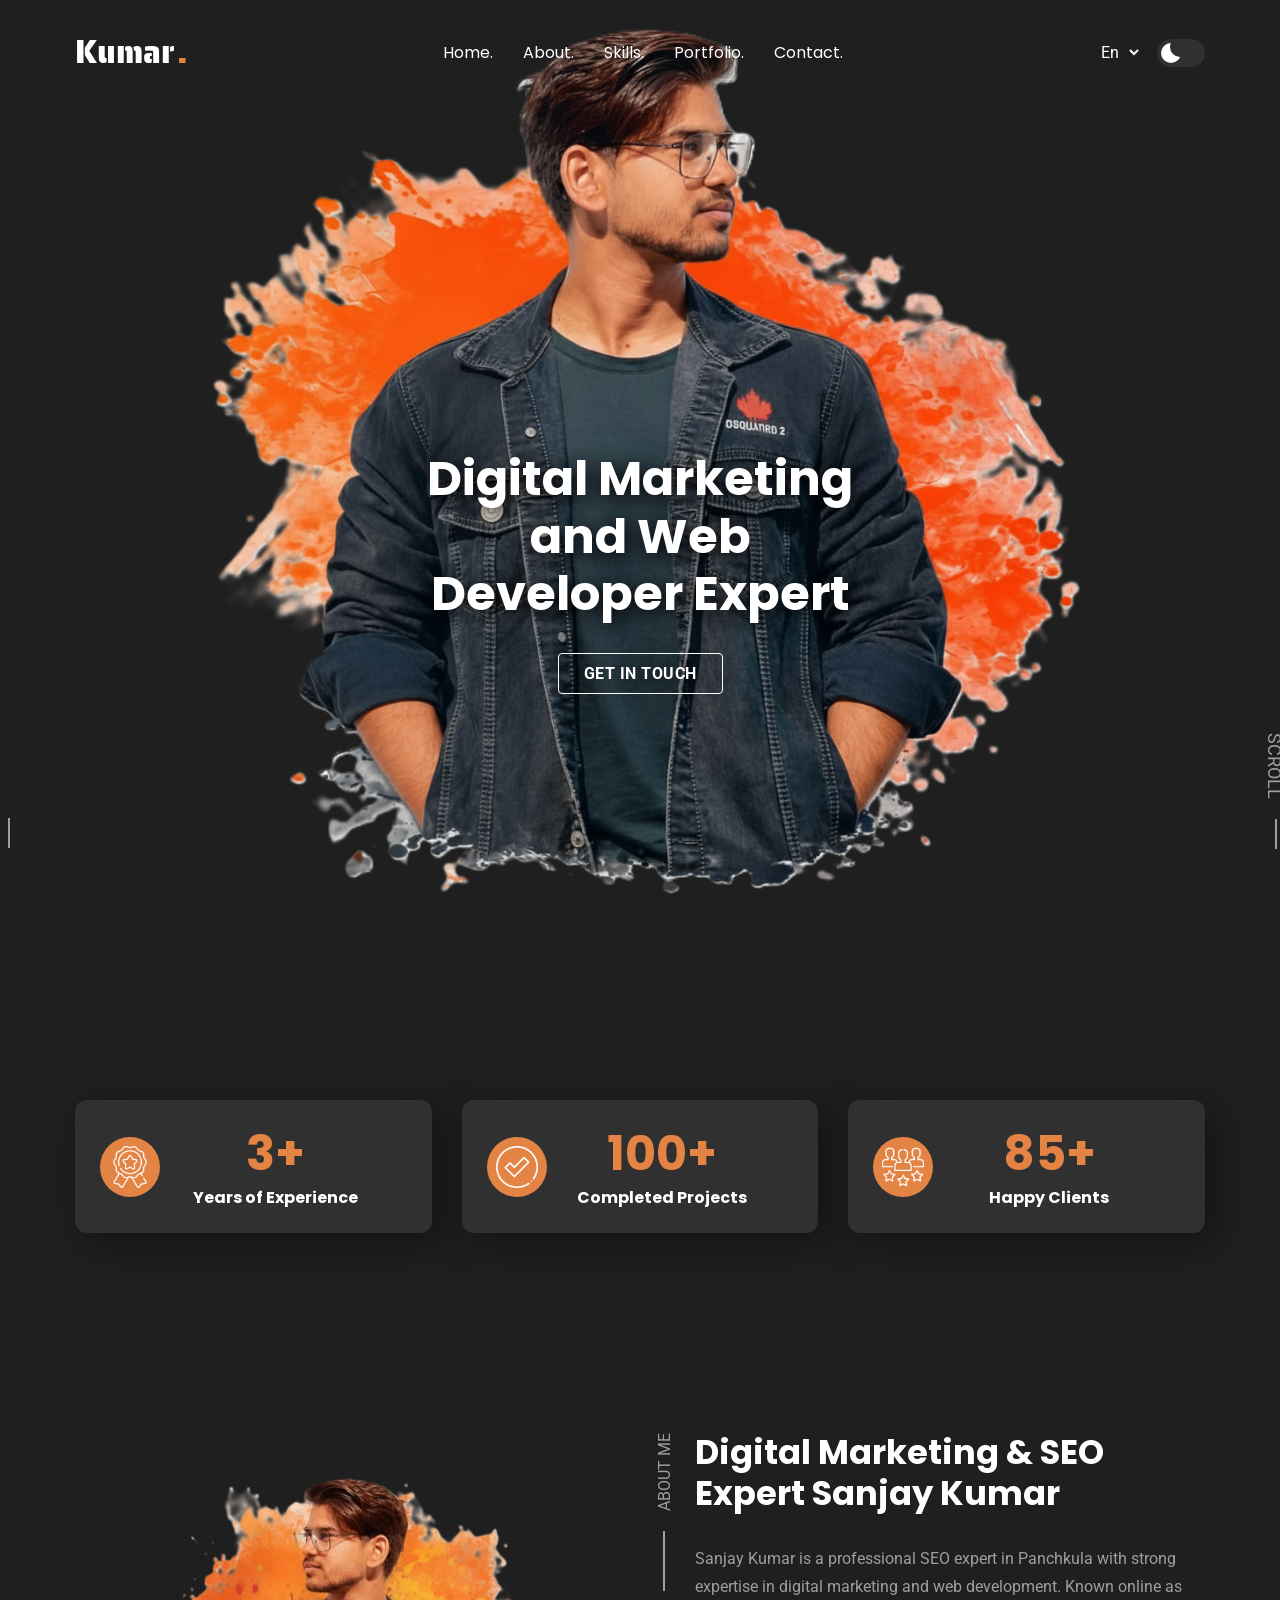
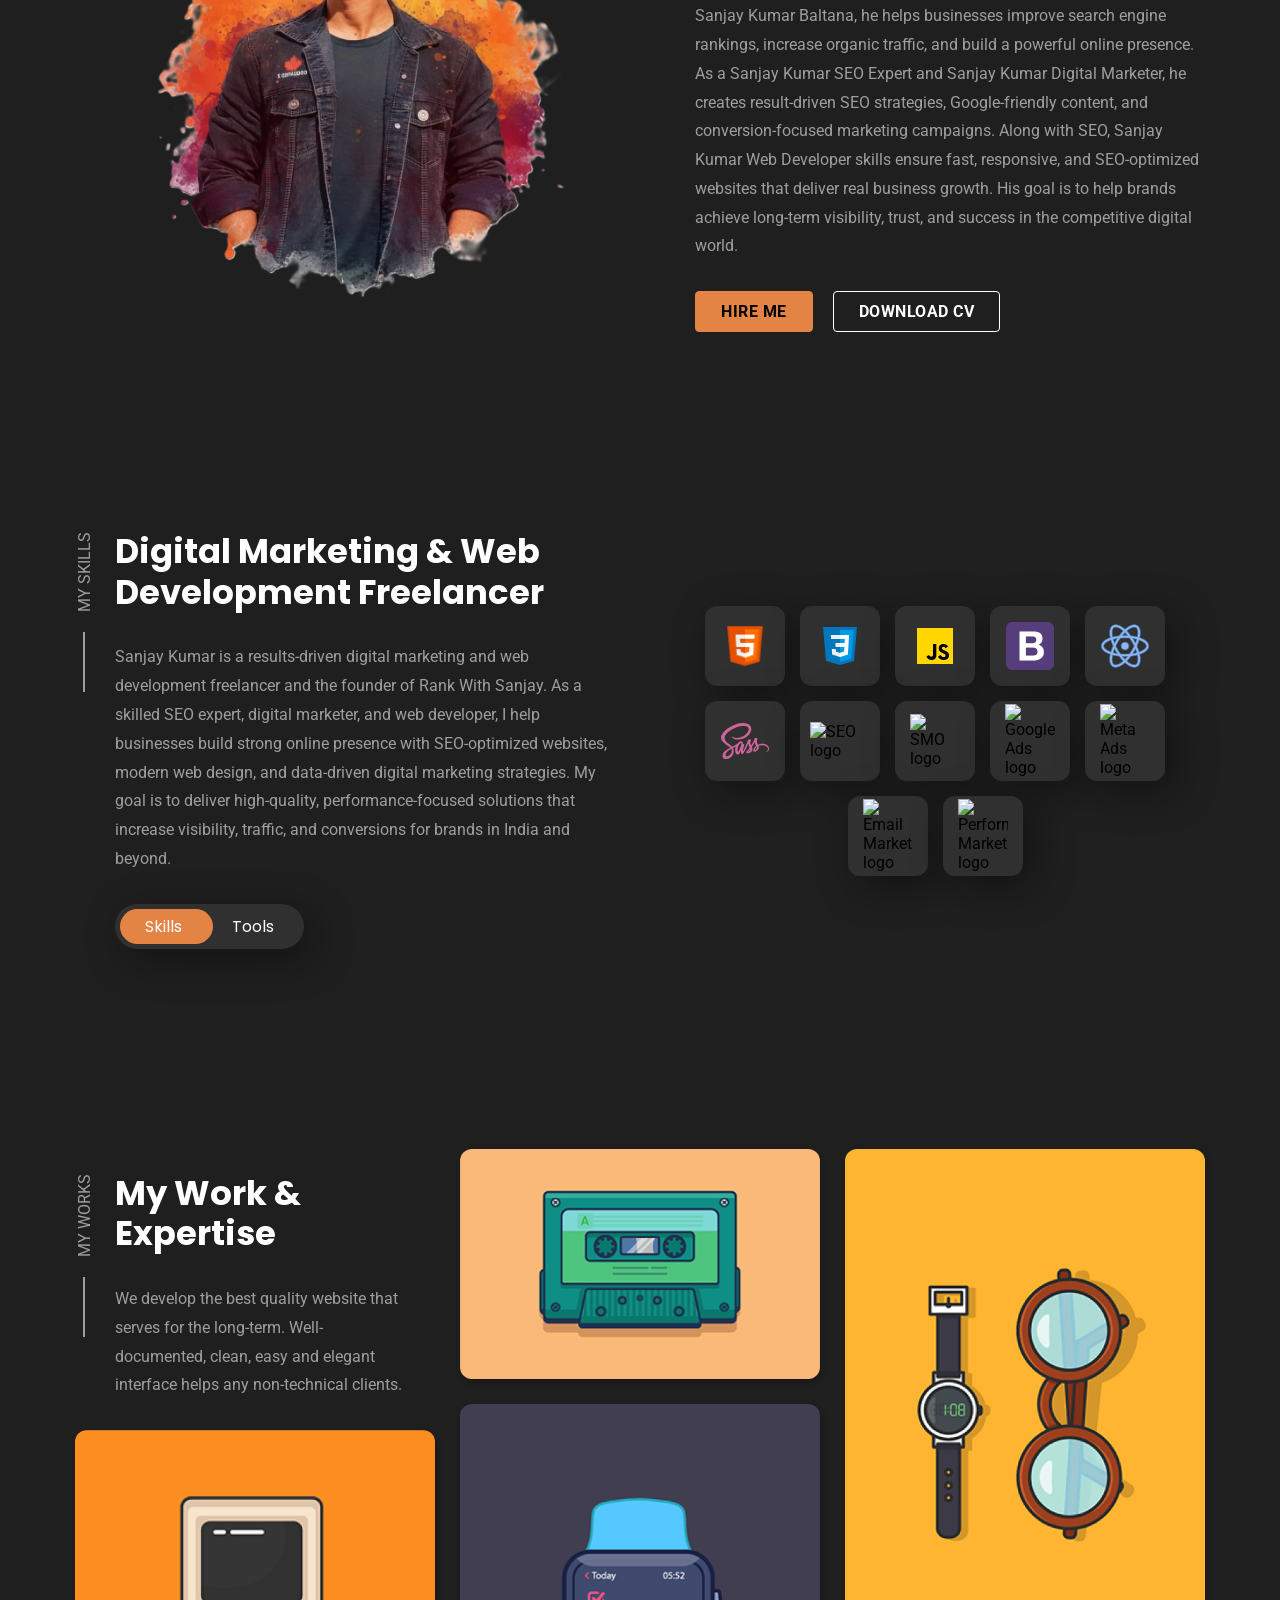
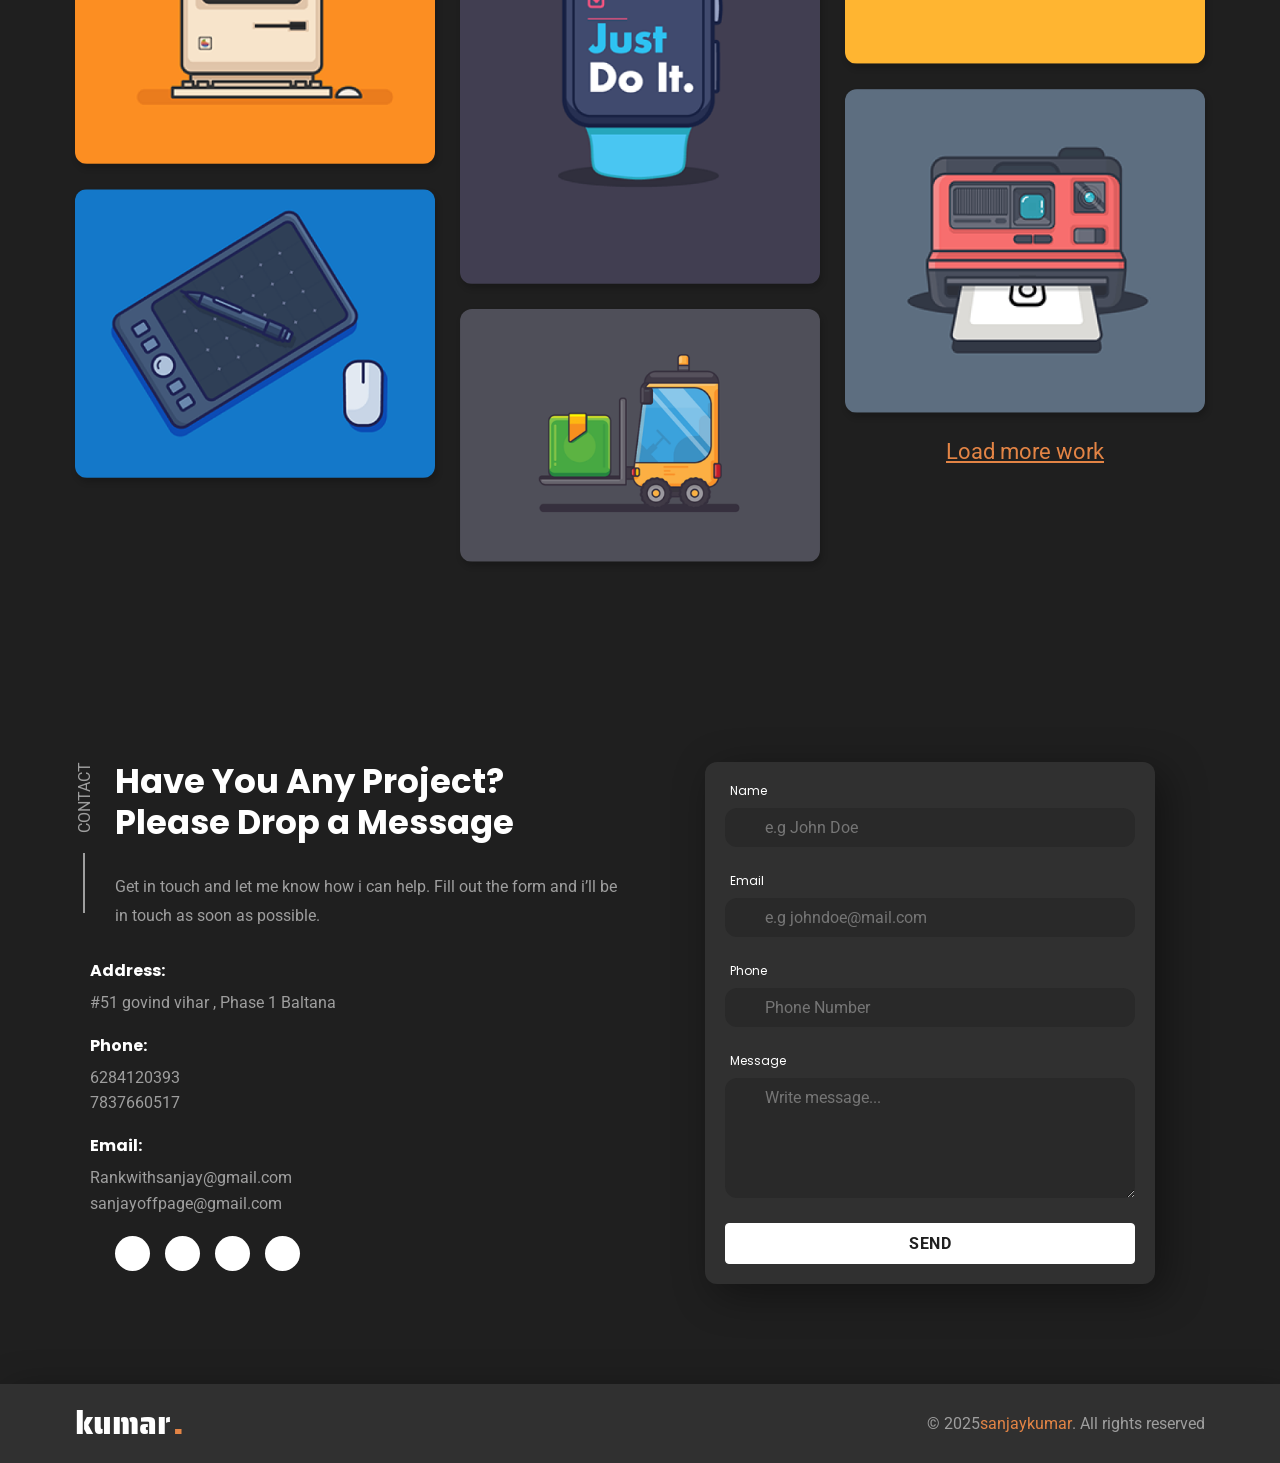
==== index.html @ 2f7f1273 "a" ====
<!DOCTYPE html>
<html lang="en">

<head>
  <meta charset="UTF-8">
  <meta http-equiv="X-UA-Compatible" content="IE=edge">
  <meta name="viewport" content="width=device-width, initial-scale=1.0">
  <meta name="google-site-verification" content="yd_H5-qiQiq8Ku3bb7cVUNU7B-xSTri8ZIuobGJERR0" />
  <title>Digital Marketing and SEO Freelancer - Sanjay kumar</title>
  <meta name="description" content="sanjay kumar – Professional SEO and Digital Marketing Expert in Panchkula. Boost your search rankings, increase organic traffic & grow your online business.">
<meta name="keywords" content="SEO Expert Panchkula, Digital Marketing Expert Panchkula, Sanjay Kumar SEO, Sanjay Kumar Digital Marketer, SEO Services India, Web Development Services, Online Marketing Solutions, Search Engine Optimization, Website Design Panchkula, SEO Consultant India,sanjay kumar baltana , sanjay kumar digital marketing expert , sanjay kumar seo expert , sanjay kumar web developer">


  <!-- 
    - favicon
  -->
  <link rel="shortcut icon" href="hero-image.png" type="image/svg+xml">

  <!-- 
    - custom css link
  -->
  <link rel="stylesheet" href="./assets/css/style.css">

  <!-- 
    - google font link
  -->
  <link rel="preconnect" href="https://fonts.googleapis.com">
  <link rel="preconnect" href="https://fonts.gstatic.com" crossorigin>
  <link
    href="https://fonts.googleapis.com/css2?family=Poppins:wght@700&family=Roboto:wght@400;700&family=Saira+Stencil+One&display=swap"
    rel="stylesheet">



<!-- Open Graph Meta Tags -->
<meta property="og:title" content="Digital Marketing & SEO Freelancer - Sanjay Kumar" />
<meta property="og:description" content="Sanjay Kumar is a professional SEO and digital marketing expert in Panchkula helping businesses boost rankings, organic traffic, and online growth." />
<meta property="og:image" content="https://rankwithsanjay.info/hero-image.png" />
<meta property="og:url" content="https://rankwithsanjay.info/" />
<meta property="og:type" content="website" />
<meta property="og:site_name" content="Rank With Sanjay" />
<meta property="og:image:alt" content="Sanjay Kumar - SEO & Digital Marketing Freelancer" />


<!-- Twitter Card Meta Tags -->
<meta name="twitter:card" content="summary_large_image" />
<meta name="twitter:title" content="Digital Marketing & SEO Freelancer - Sanjay Kumar" />
<meta name="twitter:description" content="Professional SEO and digital marketing expert in Panchkula delivering higher rankings, traffic, and business growth." />
<meta name="twitter:image" content="https://rankwithsanjay.info/hero-image.png" />


<script type="application/ld+json">
{
  "@context": "https://schema.org",
  "@type": "Person",
  "name": "Sanjay Kumar",
  "alternateName": "Rank With Sanjay",
  "url": "https://rankwithsanjay.info/",
  "image": "https://rankwithsanjay.info/hero-image.png",
  "jobTitle": "SEO & Digital Marketing Freelancer",
  "description": "Sanjay Kumar is a professional SEO and digital marketing expert in Panchkula helping businesses improve rankings, organic traffic, and online visibility.",
  "worksFor": {
    "@type": "Organization",
    "name": "Rank With Sanjay",
    "url": "https://rankwithsanjay.info/"
  },
  "address": {
    "@type": "PostalAddress",
    "addressLocality": "Panchkula",
    "addressCountry": "IN"
  },
  "sameAs": [
    "https://www.linkedin.com/",
    "https://www.facebook.com/",
    "https://www.instagram.com/"
  ]
}
</script>



<script type="application/ld+json">
{
  "@context": "https://schema.org",
  "@type": "WebSite",
  "name": "Rank With Sanjay",
  "url": "https://rankwithsanjay.info/",
  "potentialAction": {
    "@type": "SearchAction",
    "target": "https://rankwithsanjay.info/?s={search_term_string}",
    "query-input": "required name=search_term_string"
  }
}
</script>









</head>

<body id="top" class="dark_theme">

  <!-- 
    - #HEADER
  -->

  <header class="header" data-header>
    <div class="container">

      <h1 class="h1 logo">
        <a href="#">Kumar<span>.</span></a>
      </h1>

      <div class="navbar-actions">

        <select name="language" id="lang">
          <option value="en">En</option>
          <option value="ar">Ar</option>
        </select>

        <button class="theme-btn" aria-label="Change Theme" title="Change Theme" data-theme-btn>
          <span class="icon"></span>
        </button>

      </div>

      <button class="nav-toggle-btn" aria-label="Toggle Menu" title="Toggle Menu" data-nav-toggle-btn>
        <span class="one"></span>
        <span class="two"></span>
        <span class="three"></span>
      </button>

      <nav class="navbar" data-navbar>
        <ul class="navbar-list">

          <li>
            <a href="#home" class="navbar-link">Home.</a>
          </li>

          <li>
            <a href="#about" class="navbar-link">About.</a>
          </li>

          <li>
            <a href="#skills" class="navbar-link">Skills.</a>
          </li>

          <li>
            <a href="#portfolio" class="navbar-link">Portfolio.</a>
          </li>

          <li>
            <a href="#contact" class="navbar-link">Contact.</a>
          </li>

        </ul>
      </nav>

    </div>
  </header>





  <main>
    <article class="container">

      <!-- 
        - #HERO
      -->

      <section class="hero" id="home">

        <figure class="hero-banner">

          <picture>
            <source srcset="hero-image.png" media="(min-width: 768px)">
            <source srcset="hero-image.png" media="(min-width: 500px)">
            <img src="hero-image.png" alt="A man in a blue shirt with a happy expression"
              class="w-100">
          </picture>

        </figure>

        <div class="hero-content">

          <h2 class="h2 hero-title">Digital Marketing and Web Developer Expert</h2>

          <a href="#contact" class="btn btn-primary">Get in touch</a>

        </div>

        <ul class="hero-social-list">

          <li>
            <a href="#" class="hero-social-link">
              <ion-icon name="logo-facebook"></ion-icon>

              <div class="tooltip">Facebook</div>
            </a>
          </li>

          <li>
            <a href="#" class="hero-social-link">
              <ion-icon name="logo-twitter"></ion-icon>

              <div class="tooltip">Twitter</div>
            </a>
          </li>

          <li>
            <a href="#" class="hero-social-link">
              <ion-icon name="logo-linkedin"></ion-icon>

              <div class="tooltip">Linkedin</div>
            </a>
          </li>

        </ul>

        <a href="#stats" class="scroll-down">Scroll</a>

      </section>





      <!-- 
        - #STATS
      -->

      <section class="stats" id="stats">
        <ul class="stats-list">

          <li>
            <a href="#" class="stats-card">

              <div class="card-icon">
                <img src="./assets/images/stats-card_icon-1.png" alt="Badge icon">
              </div>

              <h2 class="h2 card-title">
                3+ <strong>Years of Experience</strong>
              </h2>

              <ion-icon name="chevron-forward-outline"></ion-icon>

            </a>
          </li>

          <li>
            <a href="#" class="stats-card">

              <div class="card-icon">
                <img src="./assets/images/stats-card_icon-2.png" alt="Checkmark icon">
              </div>

              <h2 class="h2 card-title">
                100+ <strong>Completed Projects</strong>
              </h2>

              <ion-icon name="chevron-forward-outline"></ion-icon>

            </a>
          </li>

          <li>
            <a href="#" class="stats-card">

              <div class="card-icon">
                <img src="./assets/images/stats-card_icon-3.png" alt="Peoples rating icon">
              </div>

              <h2 class="h2 card-title">
                85+ <strong>Happy Clients</strong>
              </h2>

              <ion-icon name="chevron-forward-outline"></ion-icon>

            </a>
          </li>

        </ul>
      </section>





      <!-- 
        - #ABOUT
      -->

      <section class="about" id="about">

        <figure class="about-banner">
          <img src="hero3.png" alt="A man in a alice blue shirt with a thinking expression"
            class="w-100">
        </figure>

        <div class="about-content section-content">

          <p class="section-subtitle">About me</p>

          <h2 class="h3 section-title">Digital Marketing & SEO Expert Sanjay Kumar</h2>

          <p class="section-text">
           Sanjay Kumar is a professional SEO expert in Panchkula with strong expertise in digital marketing and web development. Known online as Sanjay Kumar Baltana, he helps businesses improve search engine rankings, increase organic traffic, and build a powerful online presence. As a Sanjay Kumar SEO Expert and Sanjay Kumar Digital Marketer, he creates result-driven SEO strategies, Google-friendly content, and conversion-focused marketing campaigns. Along with SEO, Sanjay Kumar Web Developer skills ensure fast, responsive, and SEO-optimized websites that deliver real business growth. His goal is to help brands achieve long-term visibility, trust, and success in the competitive digital world.
          </p>

          <div class="btn-group">
            <button class="btn btn-secondary">Hire me</button>

            <button class="btn btn-primary">Download cv</button>
          </div>

        </div>

      </section>





      <!-- 
        - #SKILLS
      -->

      <section class="skills" id="skills">

        <div class="skills-content section-content">

          <p class="section-subtitle">My skills</p>

          <h2 class="h3 section-title">Digital Marketing & Web Development Freelancer</h2>

          <p class="section-text">
           Sanjay Kumar is a results-driven digital marketing and web development freelancer and the founder of Rank With Sanjay. As a skilled SEO expert, digital marketer, and web developer, I help businesses build strong online presence with SEO-optimized websites, modern web design, and data-driven digital marketing strategies. My goal is to deliver high-quality, performance-focused solutions that increase visibility, traffic, and conversions for brands in India and beyond.
          </p>

          <div class="skills-toggle" data-toggle-box>
            <button class="toggle-btn active" data-toggle-btn>Skills</button>

            <button class="toggle-btn" data-toggle-btn>Tools</button>
          </div>

        </div>

        <div class="skills-box" data-skills-box>

          <ul class="skills-list">

            <li>
              <div class="skill-card">
                <div class="tooltip">HTML5</div>

                <div class="card-icon">
                  <img src="./assets/images/html5.png" alt="HTML5 logo" width="50px">
                </div>
              </div>
            </li>

            <li>
              <div class="skill-card">
                <div class="tooltip">CSS3</div>

                <div class="card-icon">
                  <img src="./assets/images/css3.png" alt="CSS3 logo">
                </div>
              </div>
            </li>

            <li>
              <div class="skill-card">
                <div class="tooltip">JavaScript</div>

                <div class="card-icon">
                  <img src="./assets/images/javascript.png" alt="JavaScript logo">
                </div>
              </div>
            </li>

 <li>
              <div class="skill-card">
                <div class="tooltip">Bootstrap</div>

                <div class="card-icon">
                  <img src="./assets/images/bootstrap.png" alt="Bootstrap logo">
                </div>
              </div>
            </li>

 <li>
              <div class="skill-card">
                <div class="tooltip">React</div>

                <div class="card-icon">
                  <img src="./assets/images/react.png" alt="React logo">
                </div>
              </div>
            </li>

 <li>
              <div class="skill-card">
                <div class="tooltip">SASS</div>

                <div class="card-icon">
                  <img src="./assets/images/sass.png" alt="SASS logo">
                </div>
              </div>
            </li>


            <li>
              <div class="skill-card">
                <div class="tooltip">SEO</div>

                <div class="card-icon">
                  <img src="https://cdn-icons-png.flaticon.com/128/10701/10701004.png" alt="SEO logo" width="60px">
                </div>
              </div>
            </li>
            <li>
              <div class="skill-card">
                <div class="tooltip">SMO</div>

                <div class="card-icon">
                  <img src="https://cdn-icons-png.flaticon.com/128/18274/18274950.png" alt="SMO logo"   width="50px">
                </div>
              </div>
            </li>

           

            <li>
              <div class="skill-card">
                <div class="tooltip">Google Ads</div>

                <div class="card-icon">
                  <img src="https://cdn-icons-png.flaticon.com/128/2875/2875421.png" alt="Google Ads logo"  width="50px">
                </div>
              </div>
            </li>

           
            <li>
              <div class="skill-card">
                <div class="tooltip">Meta Ads</div>

                <div class="card-icon">
                  <img src="https://cdn-icons-png.flaticon.com/128/17540/17540826.png" alt="Meta Ads logo"  width="50px">
                </div>
              </div>
            </li>

            <li>
              <div class="skill-card">
                <div class="tooltip">Email Marketing  </div>

                <div class="card-icon">
                  <img src="https://cdn-icons-png.flaticon.com/128/1055/1055669.png" alt="Email Marketing logo" width="50px">
                </div>
              </div>
            </li>

            <li>
              <div class="skill-card">
                <div class="tooltip">Performence Marketing</div>

                <div class="card-icon">
                  <img src="https://cdn-icons-png.flaticon.com/128/939/939354.png" alt="Performence Marketing logo" width="50px">
                </div>
              </div>
            </li>

           

          </ul>

          <ul class="tools-list">

            <li>
              <div class="skill-card">
                <div class="tooltip">Google Analytics</div>

                <div class="card-icon">
                  <img src="https://cdn-icons-png.flaticon.com/128/732/732204.png" alt="Google Analytics logo" width="50px">
                </div>
              </div>
            </li>

            <li>
              <div class="skill-card">
                <div class="tooltip">GSC</div>

                <div class="card-icon">
                  <img src="https://cdn-icons-png.flaticon.com/128/10097/10097711.png" alt="GSC logo" width="50px">
                </div>
              </div>
            </li>

            <li>
              <div class="skill-card">
                <div class="tooltip">Canva</div>

                <div class="card-icon">
                  <img src="https://cdn-icons-png.flaticon.com/128/16758/16758081.png" alt="Canva logo" width="50px">
                </div>
              </div>
            </li>

            <li>
              <div class="skill-card">
                <div class="tooltip">Git</div>

                <div class="card-icon">
                  <img src="./assets/images/git.png" alt="Git logo">
                </div>
              </div>
            </li>

            <li>
              <div class="skill-card">
                <div class="tooltip">WordPress</div>

                <div class="card-icon">
                  <img src="https://cdn-icons-png.flaticon.com/128/174/174881.png" alt="WordPress logo" width="50px">
                </div>
              </div>
            </li>

            <li>
              <div class="skill-card">
                <div class="tooltip">Command Line</div>

                <div class="card-icon">
                  <img src="./assets/images/command.png" alt="Command Line logo">
                </div>
              </div>
            </li>

            <li>
              <div class="skill-card">
                <div class="tooltip">VS Code</div>

                <div class="card-icon">
                  <img src="./assets/images/vs-code.png" alt="VS Code logo">
                </div>
              </div>
            </li>

            <li>
              <div class="skill-card">
                <div class="tooltip">Mailchimp</div>

                <div class="card-icon">
                  <img src="https://cdn-icons-png.flaticon.com/128/5968/5968879.png" alt="Mailchimp logo" width="50px">
                </div>
              </div>
            </li>

            <li>
              <div class="skill-card">
                <div class="tooltip">SEMrush</div>

                <div class="card-icon">
                  <img src="https://cdn-icons-png.flaticon.com/128/12446/12446878.png" alt="semrush logo" width="50px">
                </div>
              </div>
            </li>

            <li>
              <div class="skill-card">
                <div class="tooltip">Ubersuggest</div>

                <div class="card-icon">
                  <img src="https://cdn-icons-png.flaticon.com/128/273/273564.png" alt="Ubersuggest logo" width="50px">
                </div>
              </div>
            </li>

            <li>
              <div class="skill-card">
                <div class="tooltip">Photoshop</div>

                <div class="card-icon">
                  <img src="./assets/images/photoshop.png" alt="Photoshop logo">
                </div>
              </div>
            </li>

            <li>
              <div class="skill-card">
                <div class="tooltip">Adobe XD</div>

                <div class="card-icon">
                  <img src="./assets/images/adobe-xd.png" alt="Adobe XD logo">
                </div>
              </div>
            </li>

          </ul>

        </div>

      </section>





      <!-- 
        - #PROJECTS
      -->

      <section class="project" id="portfolio">

        <ul class="project-list">

          <li>
            <div class="project-content section-content">

              <p class="section-subtitle">My Works</p>

              <h2 class="h3 section-title">My Work & Expertise</h2>

              <p class="section-text">
                We develop the best quality website that serves for the long-term. Well-documented, clean, easy and
                elegant interface
                helps any non-technical clients.
              </p>

            </div>
          </li>

          <li>
            <a href="#" class="project-card">

              <figure class="card-banner">
                <img src="./assets/images/project-1.png" class="w-100" alt="A macintosh on a yellow background.">
              </figure>

              <div class="card-content">
                <h3 class="h4 card-title">Lorem Ipsum Dolor 01</h3>

                <time class="publish-date" datetime="2022-04">April 2022</time>
              </div>

            </a>
          </li>

          <li>
            <a href="#" class="project-card">

              <figure class="card-banner">
                <img src="./assets/images/project-2.png" class="w-100" alt="On a Blue background, a Wacom and a mouse.">
              </figure>

              <div class="card-content">
                <h3 class="h4 card-title">Lorem Ipsum Dolor 02</h3>

                <time class="publish-date" datetime="2022-04">April 2022</time>
              </div>

            </a>
          </li>

          <li>
            <a href="#" class="project-card">

              <figure class="card-banner">
                <img src="./assets/images/project-3.png" class="w-100"
                  alt="A Cassette tape on a mellow apricot background.">
              </figure>

              <div class="card-content">
                <h3 class="h4 card-title">Lorem Ipsum Dolor 03</h3>

                <time class="publish-date" datetime="2022-04">April 2022</time>
              </div>

            </a>
          </li>

          <li>
            <a href="#" class="project-card">

              <figure class="card-banner">
                <img src="./assets/images/project-4.png" class="w-100"
                  alt="Blue digital watch on a dark liver background.">
              </figure>

              <div class="card-content">
                <h3 class="h4 card-title">Lorem Ipsum Dolor 04</h3>

                <time class="publish-date" datetime="2022-04">April 2022</time>
              </div>

            </a>
          </li>

          <li>
            <a href="#" class="project-card">

              <figure class="card-banner">
                <img src="./assets/images/project-5.png" class="w-100"
                  alt="On a dark liver background, Airport luggage car carrying a luggage.">
              </figure>

              <div class="card-content">
                <h3 class="h4 card-title">Lorem Ipsum Dolor 05</h3>

                <time class="publish-date" datetime="2022-04">April 2022</time>
              </div>

            </a>
          </li>

          <li>
            <a href="#" class="project-card">

              <figure class="card-banner">
                <img src="./assets/images/project-6.png" class="w-100"
                  alt="On a yellow background, a digital watch and a glass.">
              </figure>

              <div class="card-content">
                <h3 class="h4 card-title">Lorem Ipsum Dolor 06</h3>

                <time class="publish-date" datetime="2022-04">April 2022</time>
              </div>

            </a>
          </li>

          <li>
            <a href="#" class="project-card">

              <figure class="card-banner">
                <img src="./assets/images/project-7.png" class="w-100"
                  alt="A fujifilm instant camera on a dark electric blue background.">
              </figure>

              <div class="card-content">
                <h3 class="h4 card-title">Lorem Ipsum Dolor 07</h3>

                <time class="publish-date" datetime="2022-04">April 2022</time>
              </div>

            </a>
          </li>

          <li>
            <button class="load-more">Load more work</button>
          </li>

        </ul>

      </section>





      <!-- 
        - #CONTACT
      -->

      <section class="contact" id="contact">

        <div class="contact-content section-content">

          <p class="section-subtitle">Contact</p>

          <h2 class="h3 section-title">Have You Any Project? Please Drop a Message</h2>

          <p class="section-text">
            Get in touch and let me know how i can help. Fill out the form and i’ll be in touch as soon as possible.
          </p>

          <ul class="contact-list">

            <li class="contact-list-item">

              <div class="contact-item-icon">
                <ion-icon name="location-outline"></ion-icon>
              </div>

              <div class="wrapper">
                <h3 class="h4 contact-item-title">Address:</h3>

                <address class="contact-info">
                 #51 govind vihar , Phase 1 Baltana
                </address>
              </div>

            </li>

            <li class="contact-list-item">

              <div class="contact-item-icon">
                <ion-icon name="call-outline"></ion-icon>
              </div>

              <div class="wrapper">
                <h3 class="h4 contact-item-title">Phone:</h3>

                <a href="tel:01234567789" class="contact-info">6284120393</a>

                <a href="tel:09765432200" class="contact-info">7837660517</a>
              </div>

            </li>

            <li class="contact-list-item">

              <div class="contact-item-icon">
                <ion-icon name="mail-outline"></ion-icon>
              </div>

              <div class="wrapper">
                <h3 class="h4 contact-item-title">Email:</h3>

                <a href="Rankwithsanjay@gmail.com" class="contact-info">Rankwithsanjay@gmail.com</a>

                <a href="sanjayoffpage@gmail.com" class="contact-info">sanjayoffpage@gmail.com</a>
              </div>

            </li>

            <li>
              <ul class="contac-social-list">

                <li>
                  <a href="#" class="contact-social-link">
                    <div class="tooltip">Facebook</div>

                    <ion-icon name="logo-facebook"></ion-icon>
                  </a>
                </li>

                <li>
                  <a href="#" class="contact-social-link">
                    <div class="tooltip">Twitter</div>

                    <ion-icon name="logo-twitter"></ion-icon>
                  </a>
                </li>

                <li>
                  <a href="#" class="contact-social-link">
                    <div class="tooltip">Linkedin</div>

                    <ion-icon name="logo-linkedin"></ion-icon>
                  </a>
                </li>

                <li>
                  <a href="#" class="contact-social-link">
                    <div class="tooltip">Youtube</div>

                    <ion-icon name="logo-youtube"></ion-icon>
                  </a>
                </li>

              </ul>
            </li>

          </ul>

        </div>

     <form 
  action="https://formspree.io/f/xgvglzle" 
  method="POST" 
  class="contact-form"
  id="contactForm"
>

  <div class="form-wrapper">
    <label class="form-label">Name</label>
    <div class="input-wrapper">
      <input type="text" name="name" required placeholder="e.g John Doe" class="input-field">
      <ion-icon name="person-circle"></ion-icon>
    </div>
  </div>

  <div class="form-wrapper">
    <label class="form-label">Email</label>
    <div class="input-wrapper">
      <input type="email" name="email" required placeholder="e.g johndoe@mail.com" class="input-field">
      <ion-icon name="mail"></ion-icon>
    </div>
  </div>

  <div class="form-wrapper">
    <label class="form-label">Phone</label>
    <div class="input-wrapper">
      <input type="tel" name="phone" required placeholder="Phone Number" class="input-field">
      <ion-icon name="call"></ion-icon>
    </div>
  </div>

  <div class="form-wrapper">
    <label class="form-label">Message</label>
    <div class="input-wrapper">
      <textarea name="message" required placeholder="Write message..." class="input-field"></textarea>
      <ion-icon name="chatbubbles"></ion-icon>
    </div>
  </div>

  <!-- Anti-spam -->
  <input type="text" name="_gotcha" style="display:none">

  <button type="submit" class="btn btn-primary">Send</button>

  <p class="form-status" id="formStatus"></p>

</form>


      </section>

    </article>
  </main>





  <!-- 
    - #FOOTER
  -->

  <footer class="footer">
    <div class="container">

      <p class="h1 logo">
        <a href="#">
          kumar<span>.</span>
        </a>
      </p>

      <p class="copyright">
        &copy; 2025<a href="#">sanjaykumar</a>. All rights reserved
      </p>

    </div>
  </footer>





  <!-- 
    - #GO TO TOP
  -->

  <a href="#top" class="go-top" data-go-top title="Go to Top">
    <ion-icon name="arrow-up"></ion-icon>
  </a>





  <!-- 
    - custom js link
  -->
  <script src="./assets/js/script.js"></script>

  <!-- 
    - ionicon link
  -->
  <script type="module" src="https://unpkg.com/ionicons@5.5.2/dist/ionicons/ionicons.esm.js"></script>
  <script nomodule src="https://unpkg.com/ionicons@5.5.2/dist/ionicons/ionicons.js"></script>

</body>

</html>
---- assets/css/style.css ----
/*-----------------------------------*\
 * style.css
\*-----------------------------------*/

/**
 * copyright 2022 codewithsadee
 */





/*-----------------------------------*\
 * #CUSTOM PROPERTY
\*-----------------------------------*/

:root {

  /**
   * colors
   */

  --raw-seinna: hsl(24, 74%, 58%);
  --sizzling-sunrise: hsl(51, 95%, 54%);
  --scarlet: hsl(13, 96%, 47%);
  --black: hsl(0, 0%, 0%);
  --white: hsl(0, 0%, 100%);

  /**
   * typography
   */

  --ff-saira-stencil-one: "Saira Stencil One", sans-serif; 
  --ff-poppins: 'Poppins', sans-serif;
  --ff-roboto: 'Roboto', sans-serif;

  --fs-1: 2rem;
  --fs-2: calc(1.813rem + 1vw);
  --fs-3: calc(1.313rem + 1vw);
  --fs-4: 1.4rem;
  --fs-5: 1rem;
  --fs-6: 0.813rem;
  --fs-7: 0.75rem;

  --fw-400: 400;
  --fw-700: 700;

  /**
   * transition
   */

  --transition-1: 0.25s ease-in-out;

  /**
   * spacing
   */

  --section-padding: 80px;

  /**
   * radius
   */

  --radius-4: 4px;
  --radius-12: 12px;

}





/*-----------------------------------*\
 * #THEME COLORS
\*-----------------------------------*/

body.dark_theme {

  --bg-primary: hsl(0, 0%, 12%);
  --bg-secondary: hsl(0, 0%, 19%);
  --color-primary: hsl(0, 0%, 100%);
  --color-secondary: hsl(0, 0%, 62%);
  --card-shadow: hsla(0, 0%, 0%, 0.4);
  --input-bg: hsl(0, 0%, 16%);

  --shadow-1: 10px 10px 40px var(--card-shadow);

}

body.light_theme {

  --bg-primary: hsl(0, 0%, 90%);
  --bg-secondary: hsl(0, 0%, 100%);
  --color-primary: hsl(0, 0%, 12%);
  --color-secondary: hsl(0, 0%, 37%);
  --card-shadow: hsla(0, 0%, 0%, 0.1);
  --input-bg: hsl(0, 0%, 93%);

  --shadow-1: 10px 10px 40px var(--card-shadow);

}





/*-----------------------------------*\
 * #RESET
\*-----------------------------------*/

*, *::before, *::after {
  margin: 0;
  padding: 0;
  box-sizing: border-box;
}

li { list-style: none; }

a { text-decoration: none; }

a,
img,
time,
span,
input,
label,
select,
button,
textarea,
ion-icon { display: block; }

input,
button,
select,
textarea {
  background: none;
  border: none;
  font: inherit;
}

button,
select { cursor: pointer; }

input,
textarea { width: 100%; }

ion-icon { pointer-events: none; }

:is(a, button, select) {
  outline-color: var(--scarlet);
  outline-offset: 3px;
}

::selection {
  background: var(--color-primary);
  color: var(--bg-primary);
}

html {
  font-family: var(--ff-roboto);
  scroll-behavior: smooth;
}

body {
  background: var(--bg-primary);
  transition: var(--transition-1);
}

body.active { overflow: hidden; }





/*-----------------------------------*\
 * #REUSED STYLE
\*-----------------------------------*/

.container { padding-inline: 10px; }

.h1 {
  font-size: var(--fs-1);
  line-height: 1.2;
  font-weight: 400;
}

.h2,
.h3,
.h4 {
  color: var(--color-primary);
  font-family: var(--ff-poppins);
  line-height: 1.2;
}

.h2 { font-size: var(--fs-2); }

.h3 { font-size: var(--fs-3); }

.h4 { font-size: var(--fs-5); }

.w-100 { width: 100%; }

.btn {
  max-width: max-content;
  color: var(--color-primary);
  font-weight: var(--fw-700);
  text-transform: uppercase;
  letter-spacing: 0.5px;
  padding: 10px 25px;
  border: 1px solid transparent;
  border-radius: var(--radius-4);
  transition: var(--transition-1);
}

.btn-primary { border-color: var(--color-primary); }

.btn-primary:is(:hover, :focus) {
  background: var(--color-primary);
  color: var(--bg-primary);
}

.btn-secondary {
  background: var(--raw-seinna);
  border-color: var(--raw-seinna);
  color: var(--black);
}

.btn-secondary:is(:hover, :focus) { --raw-seinna: hsl(24, 74%, 64%); }

.section-subtitle {
  position: relative;
  color: var(--color-secondary);
  text-transform: uppercase;
  padding-bottom: 5px;
  margin-bottom: 20px;
}

.section-subtitle::after {
  content: "";
  position: absolute;
  top: 100%;
  left: 0;
  width: 60px;
  height: 2px;
  background: var(--color-secondary);
}

.section-title {
  max-width: 350px;
  margin-bottom: 30px;
}

.section-text {
  color: var(--color-secondary);
  line-height: 1.8;
  margin-bottom: 30px;
}

.tooltip {
  position: absolute;
  top: -40px;
  background: var(--raw-seinna);
  min-width: max-content;
  color: var(--white);
  font-size: 15px;
  font-weight: var(--fw-700);
  padding: 5px 10px;
  border-radius: var(--radius-4);
  box-shadow: var(--shadow-1);
  transform: translateY(-10px);
  opacity: 0;
  pointer-events: none;
  transition: var(--transition-1);
  z-index: 1;
}





/*-----------------------------------*\
 * #HEADER
\*-----------------------------------*/

.header {
  padding-block: 15px;
  position: fixed;
  top: 0;
  left: 0;
  width: 100%;
  transition: var(--transition-1);
  z-index: 4;
}

.header.active {
  padding-block: 12px;
  background: var(--bg-secondary);
  box-shadow: var(--shadow-1);
}

.header .container {
  display: flex;
  justify-content: space-between;
  align-items: center;
  gap: 10px;
}

.logo {
  position: relative;
  min-width: 77px;
  z-index: 2;
}

.logo a {
  color: var(--color-primary);
  font-family: var(--ff-saira-stencil-one);
}

.logo span {
  display: inline-block;
  color: var(--raw-seinna);
  margin-left: 2px;
}

.navbar-actions {
  display: flex;
  align-items: center;
  gap: 15px;
  margin-left: auto;
}

.navbar-actions select {
  color: var(--color-primary);
  width: 45px;
}

.navbar-actions option {
  background: var(--bg-primary);
  color: var(--color-primary);
}

.theme-btn {
  padding: 4px;
  width: 48px;
  background: var(--bg-secondary);
  border-radius: 100px;
  transition: var(--transition-1);
}

.header.active .theme-btn { background: var(--bg-primary); }

.theme-btn .icon {
  position: relative;
  left: 0;
  width: 20px;
  height: 20px;
  border-radius: 50px;
  box-shadow: inset 9px -6px var(--color-primary);
  transition: var(--transition-1);
}

.theme-btn.active .icon {
  left: 20px;
  box-shadow: inset 20px -20px var(--sizzling-sunrise);
}

.nav-toggle-btn {
  position: relative;
  transform: rotate(-55deg);
  transition: var(--transition-1);
  z-index: 2;
}

.nav-toggle-btn.active { transform: rotate(-45deg); }

.nav-toggle-btn span {
  width: 20px;
  height: 2px;
  background: var(--color-primary);
  margin: 5px;
  transition: var(--transition-1);
}

.nav-toggle-btn :is(.one, .three) { width: 10px; }

.nav-toggle-btn .one {
  margin-left: auto;
  transform-origin: left;
}

.nav-toggle-btn .three { transform-origin: right; }

.nav-toggle-btn.active .one { transform: rotate(90deg) translateX(-3px); }

.nav-toggle-btn.active .three { transform: rotate(90deg) translateX(3px); }

.navbar {
  position: fixed;
  background: var(--bg-secondary);
  top: 100%;
  left: 0;
  width: 100%;
  height: 100%;
  display: grid;
  place-items: center;
  visibility: hidden;
  transition: 0.75s cubic-bezier(0.71, 0.01, 0.24, 0.99);
  transition-delay: 0.5s;
  z-index: 1;
}

.navbar.active {
  top: 0;
  visibility: visible;
  transition-delay: 0s;
}

.navbar-list > li {
  margin-block: 20px;
  padding-inline: 50px;
  overflow: hidden;
}

.navbar-link {
  position: relative;
  width: max-content;
  margin-inline: auto;
  color: var(--color-primary);
  font-family: var(--ff-poppins);
  font-size: var(--fs-1);
  padding: 10px;
  transform: translateY(50px);
  transition: 0.75s cubic-bezier(0.68, -0.55, 0.27, 2);
}

.navbar.active .navbar-link {
  transform: translateY(0);
  transition-delay: 0.5s;
}

.navbar-link::before {
  content: "";
  position: absolute;
  top: 50%;
  transform: translateY(-50%);
  left: 0;
  height: 5px;
  width: 0;
  background: var(--raw-seinna);
  transition: var(--transition-1);
}

.navbar-link:is(:hover, :focus)::before { width: 100%; }





/*-----------------------------------*\
 * #HERO
\*-----------------------------------*/

main { overflow-x: hidden; }

.hero {
  min-height: 100vh;
  display: flex;
  flex-direction: column;
  justify-content: center;
  align-items: center;
  padding-top: 115px;
  margin-bottom: var(--section-padding);
}

.hero-banner {
  max-width: 400px;
  width: 125%;
  margin-bottom: 30px;
}

:is(.hero-social-list, .scroll-down) { display: none; }

.hero-content { max-width: 450px; }

.hero-title {
  text-align: center;
  margin-bottom: 30px;
}

.hero .btn-primary { margin-inline: auto; }





/*-----------------------------------*\
 * #STATS
\*-----------------------------------*/

.stats { padding-block: var(--section-padding); }

.stats-list {
  display: grid;
  gap: 30px;
}

.stats-card {
  background: var(--bg-secondary);
  display: flex;
  align-items: center;
  gap: 10px;
  padding: 25px;
  border-radius: var(--radius-12);
  box-shadow: var(--shadow-1);
  transition: var(--transition-1);
}

.stats-card:is(:hover, :focus) { transform: translateY(-5px); }

.stats-card .card-icon {
  background: var(--raw-seinna);
  width: 60px;
  height: 60px;
  display: grid;
  place-items: center;
  border-radius: 50%;
}

.stats-card .card-icon img {
  width: 70%;
  filter: invert(1);
}

.stats-card .card-title {
  width: calc(100% - 95px);
  color: var(--raw-seinna);
  text-align: center;
}

.stats-card .card-title strong {
  display: block;
  color: var(--color-primary);
  font-size: initial;
  line-height: 1.3;
  margin-top: 5px;
}

.stats-card > ion-icon { color: var(--color-secondary); }





/*-----------------------------------*\
 * #ABOUT
\*-----------------------------------*/

.about { padding-block: var(--section-padding); }

.about-banner {
  max-width: 400px;
  margin-inline: auto;
  margin-bottom: 80px;
}

.about .btn {
  max-width: unset;
  width: 100%;
}

.about .btn-secondary { margin-bottom: 10px; }





/*-----------------------------------*\
 * #SKILLS
\*-----------------------------------*/

.skills { padding-block: var(--section-padding); }

.skills-content { margin-bottom: 50px; }

.skills-toggle {
  background: var(--bg-secondary);
  position: relative;
  width: max-content;
  margin-inline: auto;
  display: flex;
  align-items: center;
  padding: 5px;
  border-radius: 100px;
  box-shadow: var(--shadow-1);
  z-index: 1;
}

.skills-toggle::before {
  content: "";
  position: absolute;
  top: 5px;
  left: 5px;
  bottom: 5px;
  width: 93px;
  background: var(--raw-seinna);
  border-radius: 100px;
  transition: var(--transition-1);
  z-index: -1;
}

.skills-toggle.active::before {
  left: 98px;
  width: 94px;
}

.toggle-btn {
  color: var(--color-primary);
  font-family: var(--ff-poppins);
  padding: 5px 25px;
  transition: var(--transition-1);
}

.toggle-btn.active { color: var(--white); }

.skills-box.active .skills-list,
.skills-box .tools-list { display: none; }

.skills-box .skills-list,
.skills-box.active .tools-list {
  display: flex;
  flex-wrap: wrap;
  justify-content: center;
  align-items: center;
  gap: 15px;
  animation: fadeIn 0.5s ease-out forwards;
}

@keyframes fadeIn {

  0% { opacity: 0; }
  100% { opacity: 1; }

}

.skill-card {
  position: relative;
  background: var(--bg-secondary);
  width: 80px;
  height: 80px;
  display: grid;
  place-items: center;
  border-radius: var(--radius-12);
  box-shadow: var(--shadow-1);
  cursor: help;
}

.skill-card:hover .tooltip {
  transform: translateY(0);
  opacity: 1;
}





/*-----------------------------------*\
 * #PROJECT
\*-----------------------------------*/

.project { padding-block: var(--section-padding); }

.project-list > li { margin-bottom: 25px; }

.project-card {
  position: relative;
  overflow: hidden;
  border-radius: var(--radius-12);
  box-shadow: 2px 4px 6px hsla(0, 0%, 0%, 0.2);
}

.project-card::after {
  content: "";
  position: absolute;
  inset: 0;
  border-radius: inherit;
  transition: var(--transition-1);
}

.project-card:is(:hover, :focus)::after {
  background: hsla(0, 0%, 100%, 0.1);
  backdrop-filter: blur(0.5px);
}

.project-card .card-content {
  position: absolute;
  bottom: 0;
  left: 0;
  width: 100%;
  padding: 20px;
}

.project-card .card-title { margin-bottom: 10px; }

.project-card :is(.card-title, .publish-date) {
  background: var(--bg-primary);
  padding: 6px 12px;
  width: max-content;
  box-shadow: var(--shadow-1);
  transform: translateY(20px);
  opacity: 0;
  transition: var(--transition-1);
}

.project-card .publish-date {
  font-size: var(--fs-6);
  color: var(--color-primary);
  transition-delay: 0s;
}

.project-card:is(:hover, :focus) :is(.card-title, .publish-date) {
  transform: translateY(0);
  opacity: 1;
}

.project-card:is(:hover, :focus) .publish-date { transition-delay: 0.1s; }

.load-more {
  font-size: var(--fs-4);
  color: var(--raw-seinna);
  text-decoration: underline;
  margin-inline: auto;
}





/*-----------------------------------*\
 * #CONTACT
\*-----------------------------------*/

.contact { padding-block: var(--section-padding); }

.contact-content { margin-bottom: 50px; }

.contact-list-item {
  display: flex;
  align-items: flex-start;
  gap: 15px;
  margin-bottom: 20px;
}

.contact-item-icon {
  font-size: 25px;
  color: var(--color-primary);
}

.contact-item-icon ion-icon { --ionicon-stroke-width: 40px; }

.contact-item-title { margin-bottom: 10px; }

.contact-list-item .contact-info {
  color: var(--color-secondary);
  font-style: normal;
  line-height: 1.6;
  transition: var(--transition-1);
}

.contact-info:not(address):is(:hover, :focus) { color: var(--color-primary); }

.contac-social-list {
  display: flex;
  flex-wrap: wrap;
  justify-content: flex-start;
  align-items: center;
  gap: 15px;
  padding-inline: 40px;
}

.contact-social-link {
  position: relative;
  background: var(--color-primary);
  color: var(--bg-primary);
  width: 35px;
  height: 35px;
  display: grid;
  place-items: center;
  border-radius: 50%;
  transition: var(--transition-1);
}

.contact-social-link:is(:hover, :focus) {
  background: var(--raw-seinna);
  color: var(--white);
}

.contact-social-link:is(:hover, :focus) .tooltip {
  transform: translateY(0);
  opacity: 1;
}

.contact-form {
  background: var(--bg-secondary);
  padding: 20px;
  border-radius: var(--radius-12);
  box-shadow: var(--shadow-1);
}

.form-wrapper { margin-bottom: 25px; }

.form-label {
  color: var(--color-primary);
  font-size: var(--fs-7);
  font-family: var(--ff-poppins);
  margin-bottom: 8px;
  margin-left: 5px;
}

.input-wrapper { position: relative; }

.input-field {
  background: var(--input-bg);
  color: var(--raw-seinna);
  padding: 10px;
  padding-left: 40px;
  border-radius: var(--radius-12);
  transition: var(--transition-1);
}

.input-wrapper ion-icon {
  position: absolute;
  top: 10px;
  left: 10px;
  color: var(--color-secondary);
  font-size: 20px;
  transition: var(--transition-1);
}

textarea.input-field {
  min-height: 60px;
  height: 120px;
  max-height: 200px;
  resize: vertical;
}

.input-field:focus { outline: 1px solid; }

.input-field:focus + ion-icon { color: var(--raw-seinna); }

.contact .btn-primary {
  max-width: unset;
  width: 100%;
  background: var(--color-primary);
  color: var(--bg-primary);
}





/*-----------------------------------*\
 * #FOOTER
\*-----------------------------------*/

.footer {
  background: var(--bg-secondary);
  padding-block: 20px;
  text-align: center;
  box-shadow: var(--shadow-1);
}

.footer .logo { margin-bottom: 15px; }

.copyright {
  color: var(--color-secondary);
  line-height: 1.6;
}

.copyright a {
  display: inline-block;
  color: var(--raw-seinna);
}





/*-----------------------------------*\
 * #GO TO TOP
\*-----------------------------------*/

.go-top {
  position: fixed;
  bottom: 25px;
  right: 25px;
  width: 45px;
  height: 45px;
  display: grid;
  place-items: center;
  font-size: 20px;
  color: var(--color-primary);
  border: 2px solid var(--color-primary);
  border-radius: 50%;
  opacity: 0;
  pointer-events: none;
  transform: translateY(10px);
  transition: var(--transition-1);
  z-index: 2;
}

.go-top.active {
  opacity: 1;
  pointer-events: all;
  transform: translateY(0);
}





/*-----------------------------------*\
 * #MEDIA QUERIES
\*-----------------------------------*/

/**
 * responsive for larger than 550px screen
 */

@media (min-width: 550px) {

  /**
   * REUSED STYLE
   */

  .container {
    max-width: 550px;
    margin-inline: auto;
  }

  .section-title { max-width: 380px; }



  /**
   * PROJECT
   */

  .project-list {
    column-count: 2;
    column-gap: 25px;
  }

  .project-list > li:first-child { column-span: all; }

}





/**
 * responsive for larger than 768px screen
 */

@media (min-width: 768px) {

  /**
   * REUSED STYLE
   */

  .container { max-width: 720px; }

  .section-title { max-width: 430px; }



  /**
   * STATS
   */

  .stats-list { grid-template-columns: 1fr 1fr; }



  /**
   * ABOUT
   */

  .btn-group {
    display: flex;
    justify-content: flex-start;
    align-items: center;
    gap: 20px;
  }

  .about .btn { max-width: max-content; }

  .about .btn-secondary { margin-bottom: 0; }



  /**
   * CONTACT
   */

  .contact-form {
    max-width: 450px;
    margin-inline: auto;
  }

}





/**
 * responsive for larger than 992px screen
 */

@media (min-width: 992px) {

  /**
   * CUSTOM PROPERTY
   */

  :root {

    /**
     * typography
     */

    --fs-2: 3rem;

    /**
     * spacing
     */

    --section-padding: 100px;

  }



  /**
   * REUSED STYLE
   */

  .container { max-width: 980px; }

  .section-content {
    position: relative;
    padding-left: 40px;
  }

  .section-subtitle {
    position: absolute;
    top: 0;
    left: 0;
    transform: rotate(0.75turn) translateX(-100%);
    transform-origin: left top;
    margin-bottom: 0;
  }

  .section-subtitle::after {
    top: 8px;
    left: auto;
    right: calc(100% + 20px);
  }



  /**
   * HEADER
   */

  .header { padding-block: 30px; }

  .header.active { padding-block: 15px; }

  .navbar-actions {
    order: 1;
    margin-left: 0;
  }

  .nav-toggle-btn { display: none; }

  .navbar { all: unset; }

  .navbar-link {
    transform: translateY(0);
    font-size: unset;
    padding-inline: 5px;
  }

  .navbar-list > li {
    margin: 0;
    padding: 0;
    overflow: visible;
  }

  .navbar-list {
    display: flex;
    justify-content: center;
    align-items: center;
    gap: 20px;
  }

  .navbar-link::before { height: 2px; }



  /**
   * HERO
   */

  .hero {
    position: relative;
    padding-top: 0;
    height: 100vh;
  }

  .hero-banner {
    max-width: unset;
    height: 100%;
    margin-bottom: 0;
  }

  .hero img {
    height: 100%;
    width: auto;
    margin-inline: auto;
  }

  .hero-content {
    --color-primary: var(--white);

    position: absolute;
    top: 50%;
    filter: drop-shadow(2px 4px 10px var(--black));
  }

  .hero .btn-primary:is(:hover, :focus) { color: hsl(0, 0%, 12%); }

  .hero-social-list {
    display: block;
    position: absolute;
    bottom: 92px;
    left: -30px;
  }

  .hero-social-list::after {
    content: "";
    position: absolute;
    bottom: -40px;
    left: 13px;
    width: 2px;
    height: 30px;
    background: var(--color-secondary);
  }

  .hero-social-link {
    position: relative;
    color: var(--color-secondary);
    margin-block: 5px;
    padding: 5px;
    font-size: 18px;
    transition: var(--transition-1);
  }

  .hero-social-link:is(:hover, :focus) { color: var(--color-primary); }

  .hero-social-link .tooltip {
    --trans-x: 10px;

    left: calc(100% + 10px);
    top: 50%;
    transform: translateY(-50%) translateX(var(--trans-x));
  }

  .hero-social-link:is(:hover, :focus) .tooltip {
    --trans-x: 0;
    opacity: 1;
  }

  .scroll-down {
    display: block;
    position: absolute;
    bottom: 80px;
    right: -30px;
    color: var(--color-secondary);
    font-size: 1.125rem;
    text-transform: uppercase;
    transform: rotate(90deg);
    transform-origin: top right;
  }

  .scroll-down::after {
    content: "";
    position: absolute;
    top: 8px;
    right: -50px;
    width: 30px;
    height: 2px;
    background: var(--color-secondary);
  }



  /**
   * STATS
   */

  .stats-list { grid-template-columns: repeat(3, 1fr); }

  .stats-card { height: 100%; }




  /**
   * ABOUT
   */

  .about {
    display: grid;
    grid-template-columns: 1fr 1fr;
    align-items: center;
    gap: 30px;
  }

  .about-banner { margin-bottom: 0; }




  /**
   * SKILLS
   */

  .skills {
    display: grid;
    grid-template-columns: 1fr 1fr;
    align-items: center;
    gap: 50px;
  }

  .skills-content { margin-bottom: 0; }

  .skills-toggle { margin-inline: 0; }



  /**
   * PROJECT
   */

  .project-list { column-count: 3; }

  .project-list > li:first-child {
    column-span: unset;
    margin: 25px;
    margin-left: 0;
  }



  /**
   * CONTACT
   */

  .contact {
    display: grid;
    grid-template-columns: 1fr 1fr;
    gap: 30px;
  }

  .contact-content { margin-bottom: 0; }

  .contact-form { width: 100%; }

  .contact-list { margin-left: -40px; }



  /**
   * FOOTER
   */

  .footer .container {
    display: flex;
    justify-content: space-between;
    align-items: center;
  }

  .footer .logo { margin-bottom: 0; }

}





/**
 * responsive for larger than 1200px screen
 */

@media (min-width: 1200px) {

  /**
   * REUSED STYLE
   */

  .container { max-width: 1150px; }

  .section-title { max-width: 460px; }




  /**
   * HERO
   */

  .hero-social-list { left: -80px; }

  .scroll-down { right: -80px; }




  /**
   * ABOUT
   */

  .about-banner { max-width: 450px; }

}
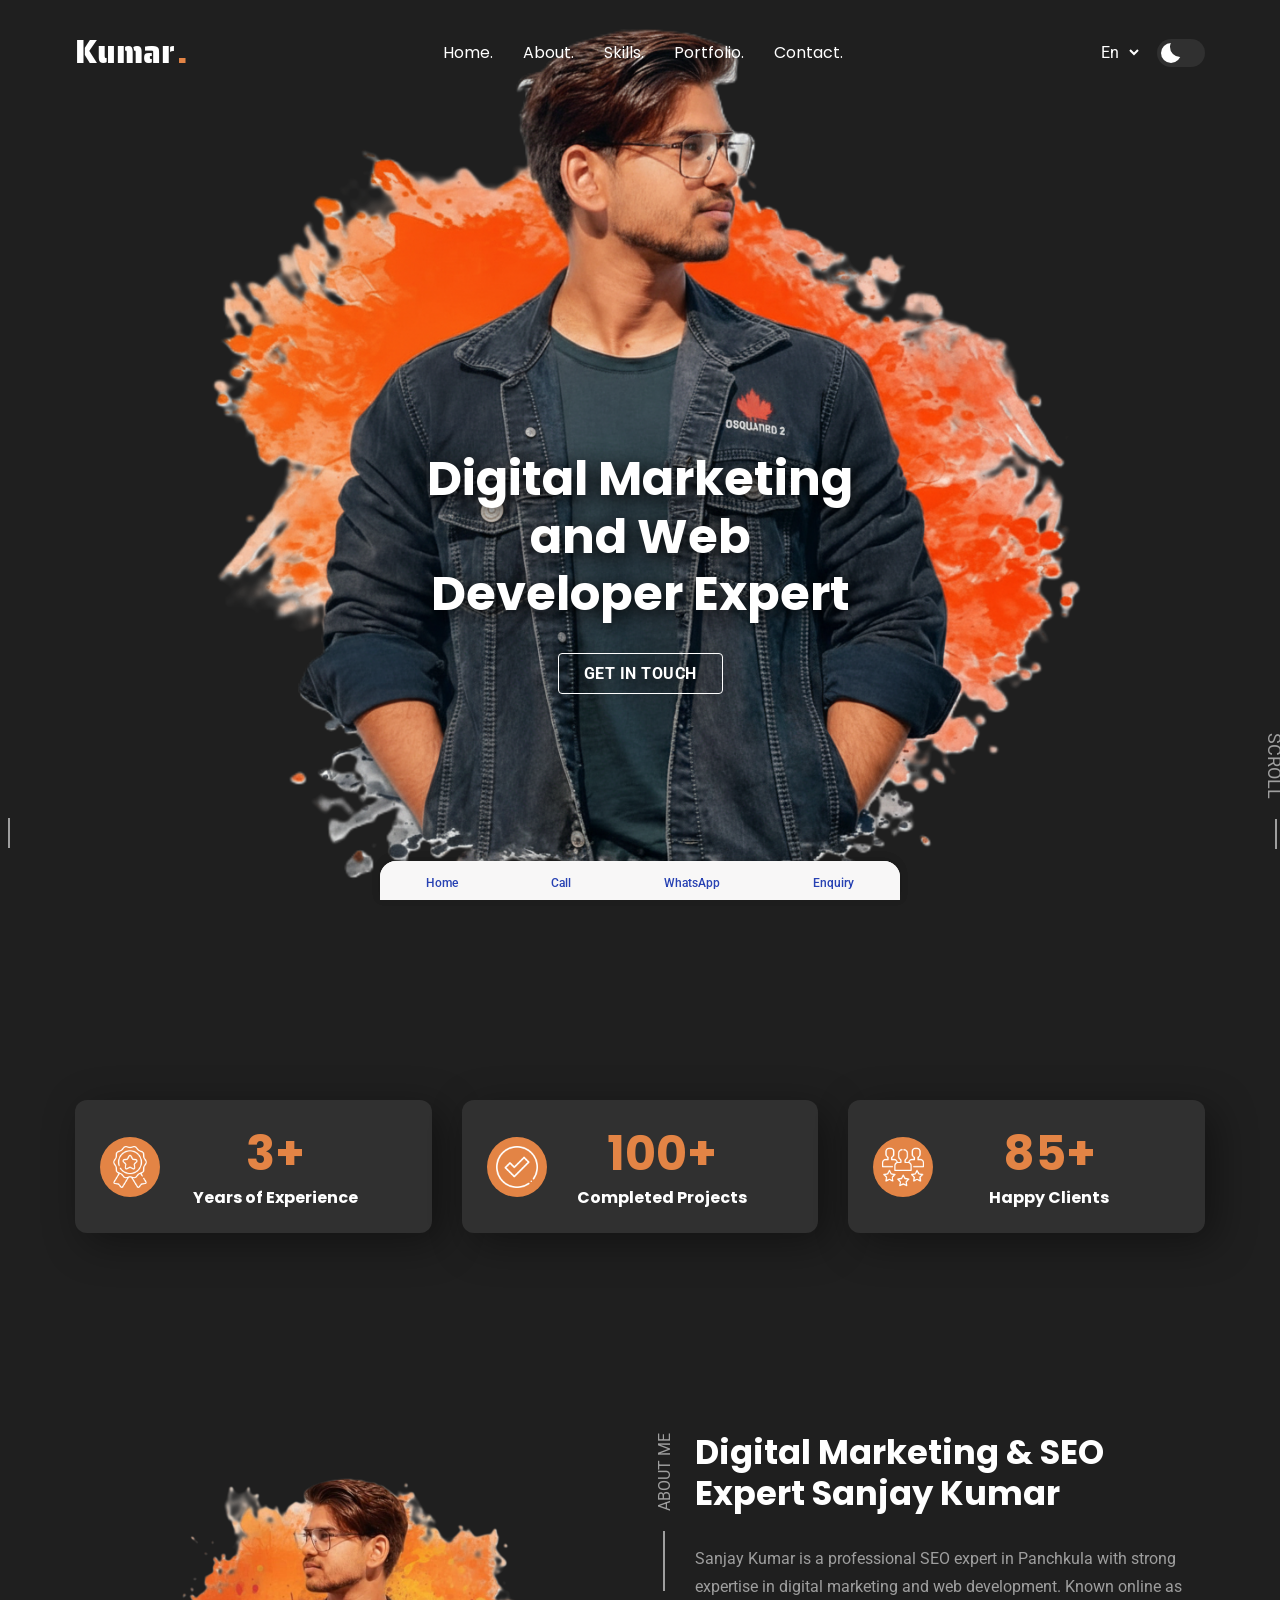
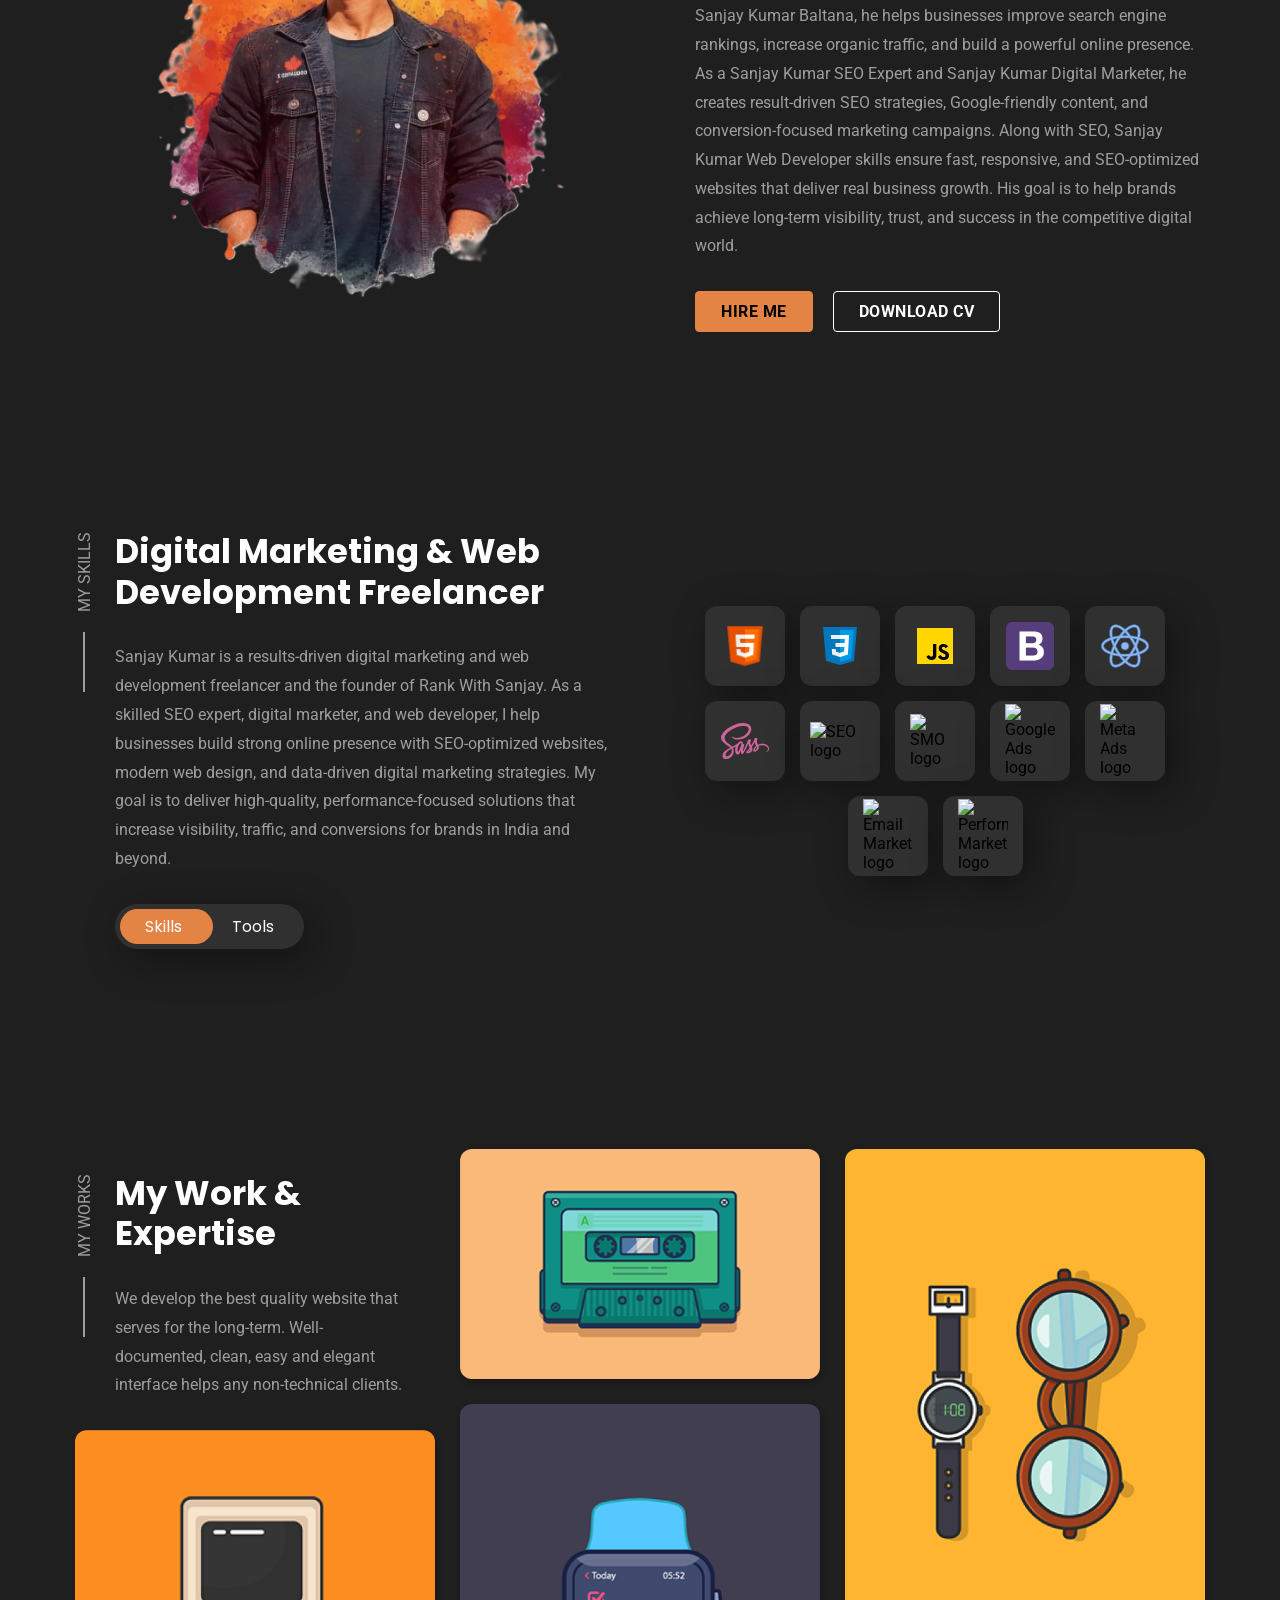
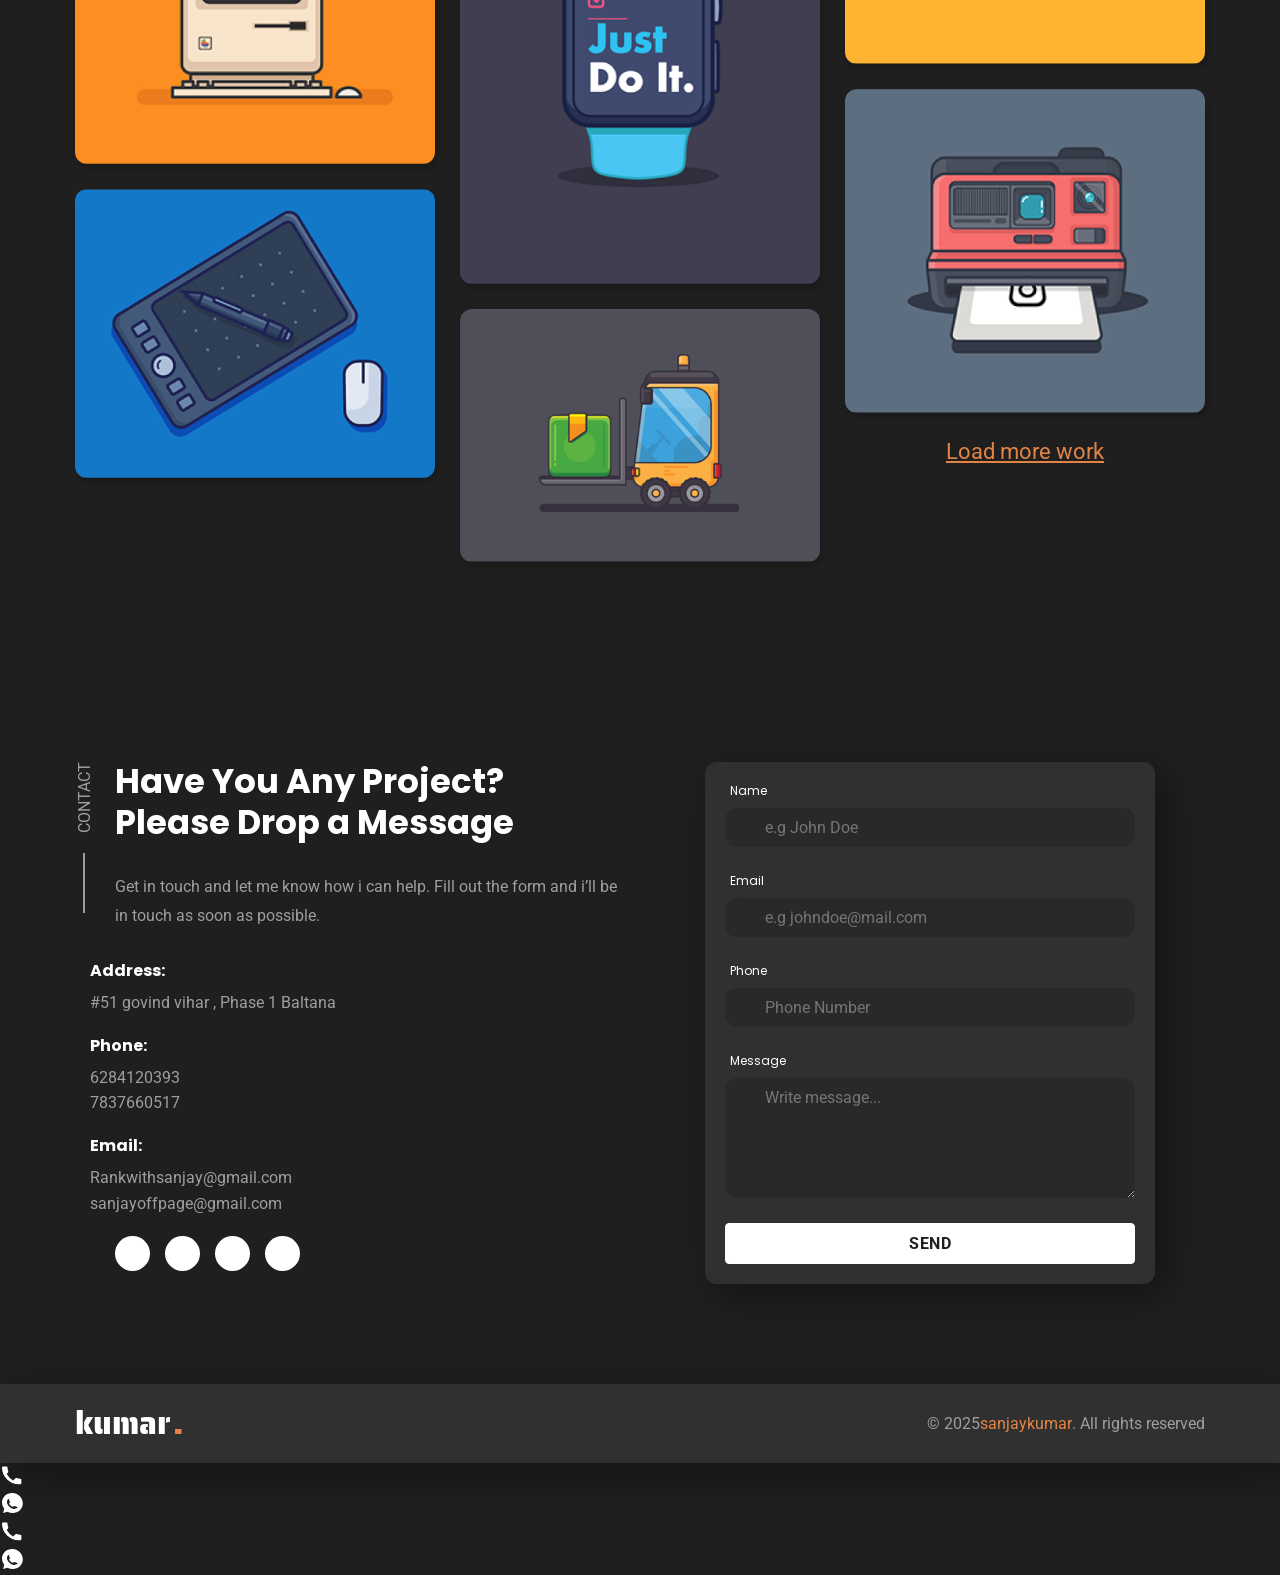
==== commit 18bcc27c: "a" ====
--- a/index.html
+++ b/index.html
@@ -957,6 +957,86 @@
 
 
 
+<!-- HTML Part -->
+
+<div class="desktop-floating-icons">
+  <a href="tel:+917837660517" aria-label="Call us" class="icon call-icon" title="Call Us">
+    <!-- Call SVG icon -->
+    <svg width="24" height="24" viewBox="0 0 24 24" fill="#fff" xmlns="http://www.w3.org/2000/svg">
+      <path d="M6.62 10.79a15.053 15.053 0 006.59 6.59l2.2-2.2a1 1 0 011.11-.21c1.2.48 2.5.74 3.85.74a1 1 0 011 1v3.5a1 1 0 01-1 1C10.07 22 2 13.93 2 4.5a1 1 0 011-1H6.5a1 1 0 011 1c0 1.35.25 2.65.74 3.85a1 1 0 01-.21 1.11l-2.2 2.2z"/>
+    </svg>
+  </a>
+
+  <a href="https://wa.me/917837660517" aria-label="WhatsApp us" class="icon whatsapp-icon" title="WhatsApp">
+    <!-- WhatsApp SVG icon -->
+    <svg width="24" height="24" viewBox="0 0 24 24" fill="#fff" xmlns="http://www.w3.org/2000/svg">
+      <path d="M12 2C6.486 2 2 6.187 2 11.5C2 13.81 2.842 15.951 4.281 17.68L3 22L7.488 20.754C9.074 21.56 10.879 22 12.797 22C18.313 22 22.797 17.813 22.797 12.5C22.797 7.187 18.313 2 12.797 2H12ZM7.947 7.986C8.102 7.985 8.253 7.99 8.402 8.002C8.623 8.02 8.82 8.164 8.896 8.37L9.883 10.987C9.954 11.18 9.924 11.395 9.803 11.563L9.04 12.66C10.04 14.191 11.308 15.229 12.896 15.846L14.053 15.07C14.214 14.96 14.424 14.935 14.611 15.002L17.15 15.946C17.381 16.028 17.54 16.227 17.561 16.461C17.582 16.694 17.459 16.917 17.243 17.033C16.048 17.682 13.779 18.5 11.332 17.298C8.885 16.096 7.074 13.288 6.992 11.553C6.93 10.251 7.342 8.98 7.947 7.986Z"/>
+    </svg>
+  </a>
+</div>
+
+<div class="mobile-bottom-nav">
+  <a href="tel:+917837660517" aria-label="Call us" class="nav-item">
+    <i class="fas fa-phone-alt"></i>
+    <span>Call</span>
+  </a>
+
+  <a href="https://wa.me/917837660517" aria-label="WhatsApp us" class="nav-item">
+    <i class="fab fa-whatsapp"></i>
+    <span>WhatsApp</span>
+  </a>
+
+  <a href="mailto:email@example.com" aria-label="Send enquiry" class="nav-item">
+    <i class="fas fa-envelope"></i>
+    <span>Enquiry</span>
+  </a>
+</div>
+
+<!-- Add FontAwesome CDN for icons in mobile nav -->
+<script src="https://kit.fontawesome.com/a076d05399.js" crossorigin="anonymous"></script>
+<!-- HTML Part -->
+
+<div class="desktop-floating-icons">
+  <a href="tel:+917837660517" aria-label="Call us" class="icon call-icon" title="Call Us">
+    <!-- Call SVG icon -->
+    <svg width="24" height="24" viewBox="0 0 24 24" fill="#fff" xmlns="http://www.w3.org/2000/svg">
+      <path d="M6.62 10.79a15.053 15.053 0 006.59 6.59l2.2-2.2a1 1 0 011.11-.21c1.2.48 2.5.74 3.85.74a1 1 0 011 1v3.5a1 1 0 01-1 1C10.07 22 2 13.93 2 4.5a1 1 0 011-1H6.5a1 1 0 011 1c0 1.35.25 2.65.74 3.85a1 1 0 01-.21 1.11l-2.2 2.2z"/>
+    </svg>
+  </a>
+
+  <a href="https://wa.me/917837660517" aria-label="WhatsApp us" class="icon whatsapp-icon" title="WhatsApp">
+    <!-- WhatsApp SVG icon -->
+    <svg width="24" height="24" viewBox="0 0 24 24" fill="#fff" xmlns="http://www.w3.org/2000/svg">
+      <path d="M12 2C6.486 2 2 6.187 2 11.5C2 13.81 2.842 15.951 4.281 17.68L3 22L7.488 20.754C9.074 21.56 10.879 22 12.797 22C18.313 22 22.797 17.813 22.797 12.5C22.797 7.187 18.313 2 12.797 2H12ZM7.947 7.986C8.102 7.985 8.253 7.99 8.402 8.002C8.623 8.02 8.82 8.164 8.896 8.37L9.883 10.987C9.954 11.18 9.924 11.395 9.803 11.563L9.04 12.66C10.04 14.191 11.308 15.229 12.896 15.846L14.053 15.07C14.214 14.96 14.424 14.935 14.611 15.002L17.15 15.946C17.381 16.028 17.54 16.227 17.561 16.461C17.582 16.694 17.459 16.917 17.243 17.033C16.048 17.682 13.779 18.5 11.332 17.298C8.885 16.096 7.074 13.288 6.992 11.553C6.93 10.251 7.342 8.98 7.947 7.986Z"/>
+    </svg>
+  </a>
+</div>
+
+<div class="mobile-bottom-nav">
+  <a href="/" aria-label="Home" class="nav-item">
+    <i class="fas fa-home"></i>
+    <span>Home</span>
+  </a>
+
+  <a href="tel:+917837660517" aria-label="Call us" class="nav-item">
+    <i class="fas fa-phone-alt"></i>
+    <span>Call</span>
+  </a>
+
+  <a href="https://wa.me/917837660517" aria-label="WhatsApp us" class="nav-item">
+    <i class="fab fa-whatsapp"></i>
+    <span>WhatsApp</span>
+  </a>
+
+  <a href="mailto:email@example.com" aria-label="Send enquiry" class="nav-item">
+    <i class="fas fa-envelope"></i>
+    <span>Enquiry</span>
+  </a>
+</div>
+
+
+
+
 
 
   <!-- 
--- a/assets/css/style.css
+++ b/assets/css/style.css
@@ -1335,4 +1335,114 @@
 
   .about-banner { max-width: 450px; }
 
-}+}
+
+
+/* BOTTOM NAV – MOBILE + DESKTOP */
+.mobile-bottom-nav {
+  position: fixed;
+  bottom: 0;
+  left: 0;
+  width: 100%;
+  /* background: linear-gradient(to right, #edeef0, #dde2e2); */
+  background-color: #f8f7f7;
+ 
+  box-shadow: 0 -2px 10px rgba(0,0,0,0.1);
+  display: flex;
+  justify-content: space-around;
+  padding: 10px 0;
+  z-index: 9999;
+}
+
+.mobile-bottom-nav .nav-item {
+  display: flex;
+  flex-direction: column;
+  align-items: center;
+  text-decoration: none;
+  color: #2842b3;
+  font-size: 12px;
+}
+
+.mobile-bottom-nav .nav-item i {
+  font-size: 22px;
+  margin-bottom: 5px;
+  color: #2842b3;
+}
+
+.mobile-bottom-nav .nav-item span {
+  font-weight: 500;
+}
+
+/* DESKTOP FLOATING ICONS – OPTIONAL */
+@media (max-width: 768px) {
+  .desktop-floating-icons {
+    display: none !important;
+  }
+  body {
+    padding-bottom: 70px;
+  }
+}
+
+/* DESKTOP CENTER LOOK (OPTIONAL) */
+@media (min-width: 992px) {
+  .mobile-bottom-nav {
+    max-width: 520px;
+    left: 50%;
+    transform: translateX(-50%);
+    border-radius: 16px 16px 0 0;
+  }
+}
+/* BOTTOM NAV – MOBILE + DESKTOP */
+.mobile-bottom-nav {
+  position: fixed;
+  bottom: 0;
+  left: 0;
+  width: 100%;
+  /* background: linear-gradient(to right, #edeef0, #dde2e2); */
+  background-color: #f8f7f7;
+ 
+  box-shadow: 0 -2px 10px rgba(0,0,0,0.1);
+  display: flex;
+  justify-content: space-around;
+  padding: 10px 0;
+  z-index: 9999;
+}
+
+.mobile-bottom-nav .nav-item {
+  display: flex;
+  flex-direction: column;
+  align-items: center;
+  text-decoration: none;
+  color: #2842b3;
+  font-size: 12px;
+}
+
+.mobile-bottom-nav .nav-item i {
+  font-size: 22px;
+  margin-bottom: 5px;
+  color: #2842b3;
+}
+
+.mobile-bottom-nav .nav-item span {
+  font-weight: 500;
+}
+
+/* DESKTOP FLOATING ICONS – OPTIONAL */
+@media (max-width: 768px) {
+  .desktop-floating-icons {
+    display: none !important;
+  }
+  body {
+    padding-bottom: 70px;
+  }
+}
+
+/* DESKTOP CENTER LOOK (OPTIONAL) */
+@media (min-width: 992px) {
+  .mobile-bottom-nav {
+    max-width: 520px;
+    left: 50%;
+    transform: translateX(-50%);
+    border-radius: 16px 16px 0 0;
+  }
+}
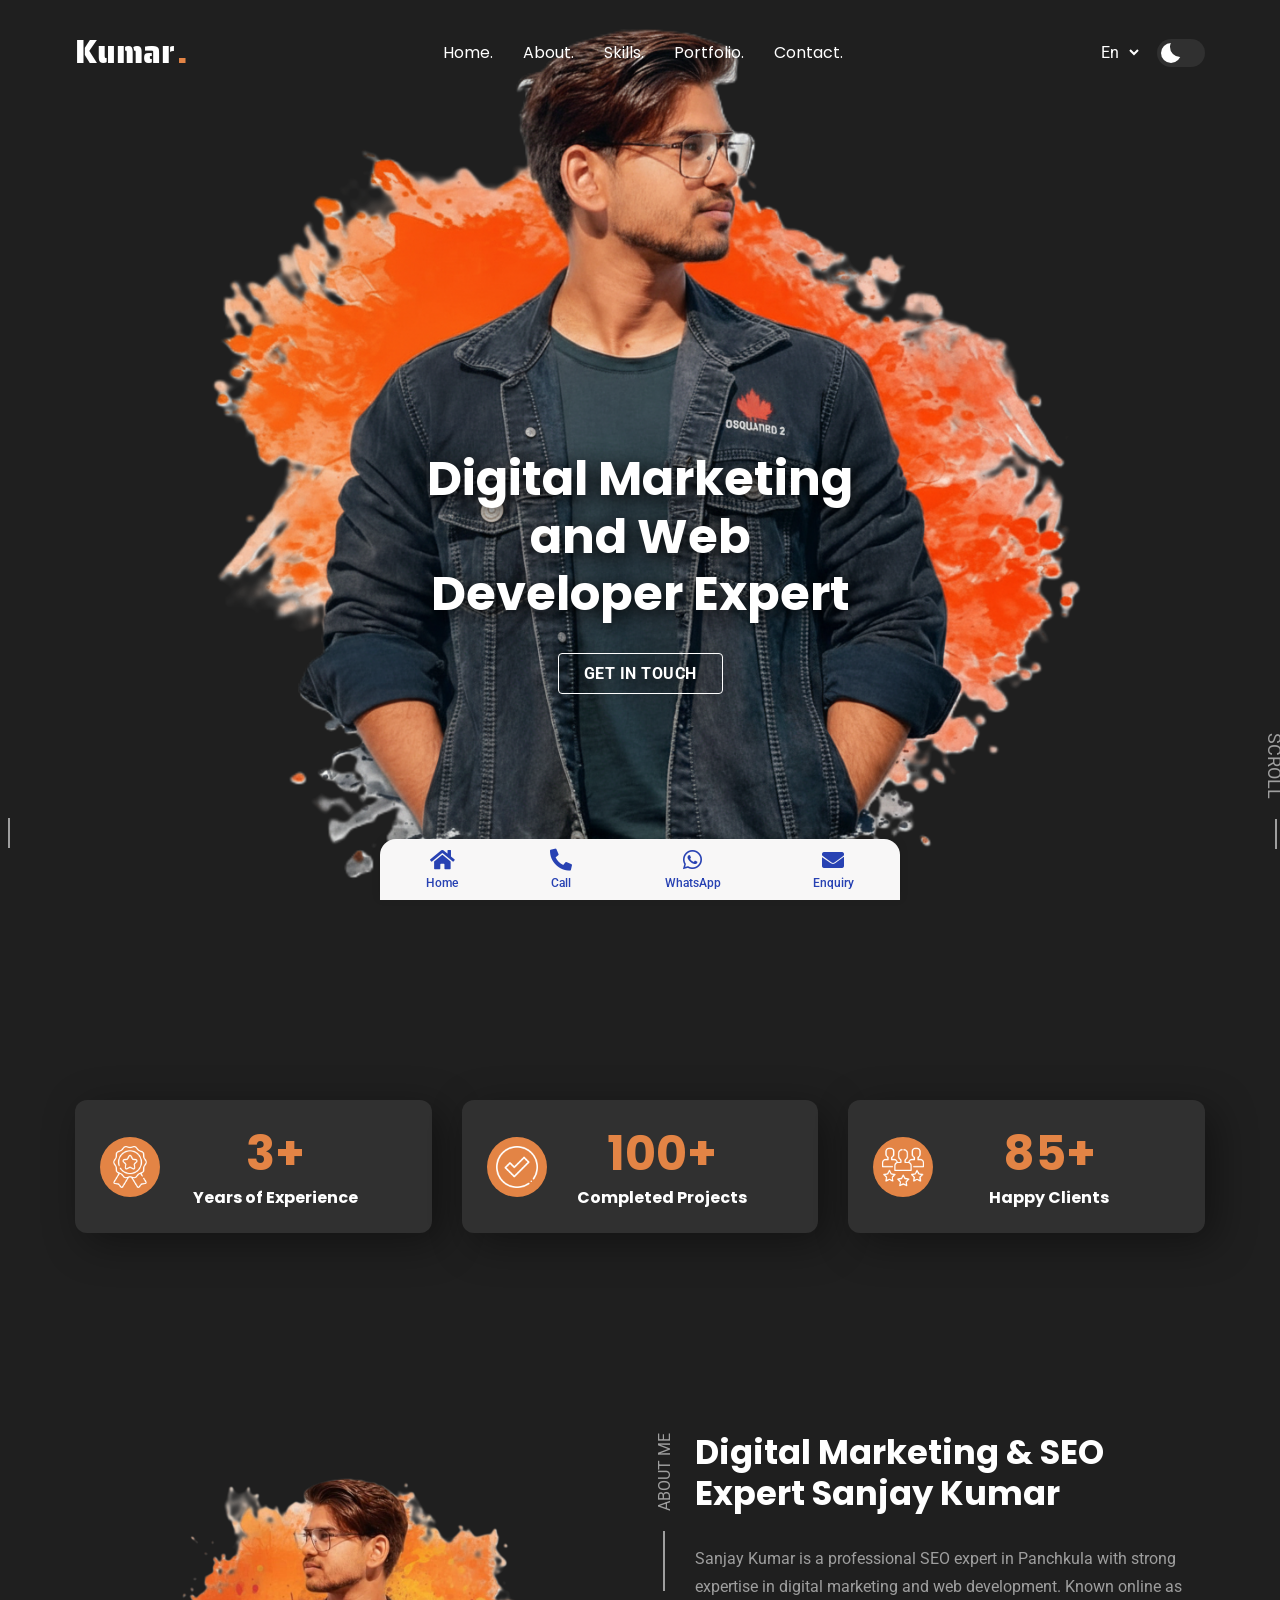
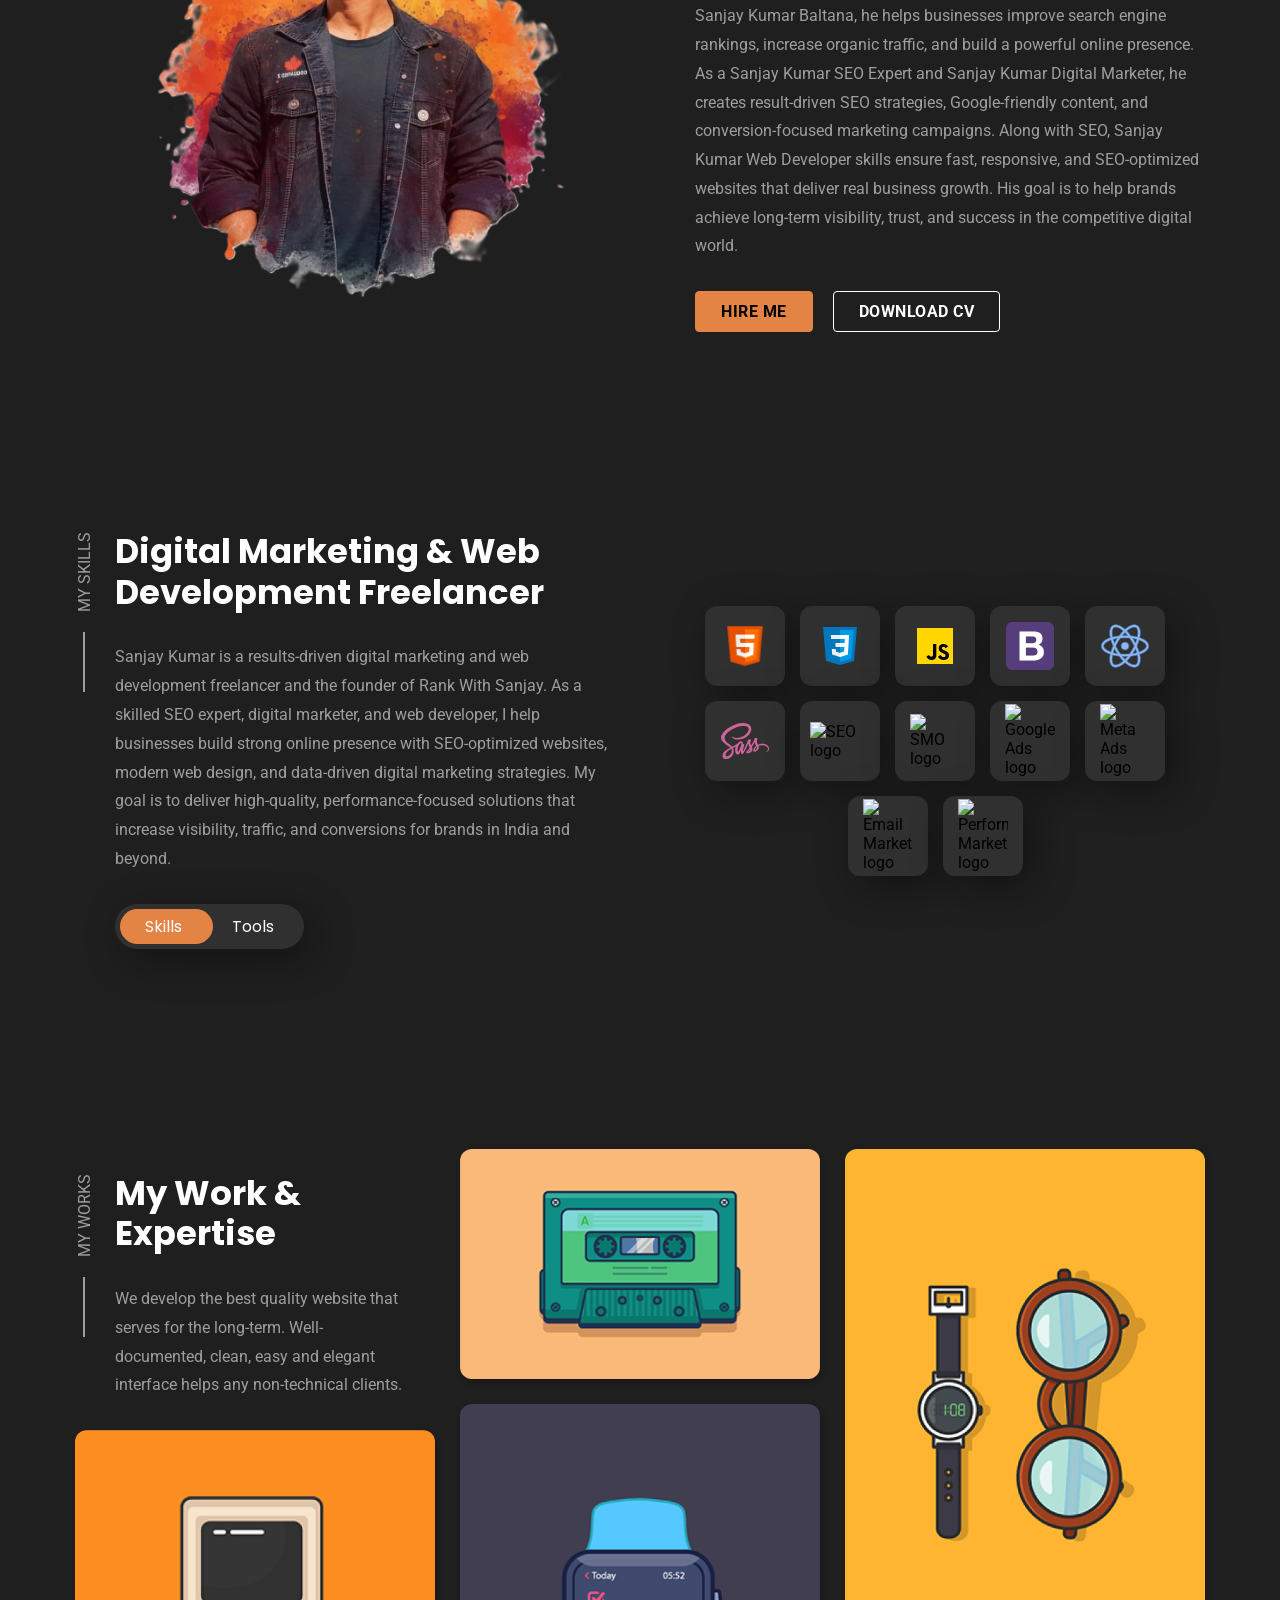
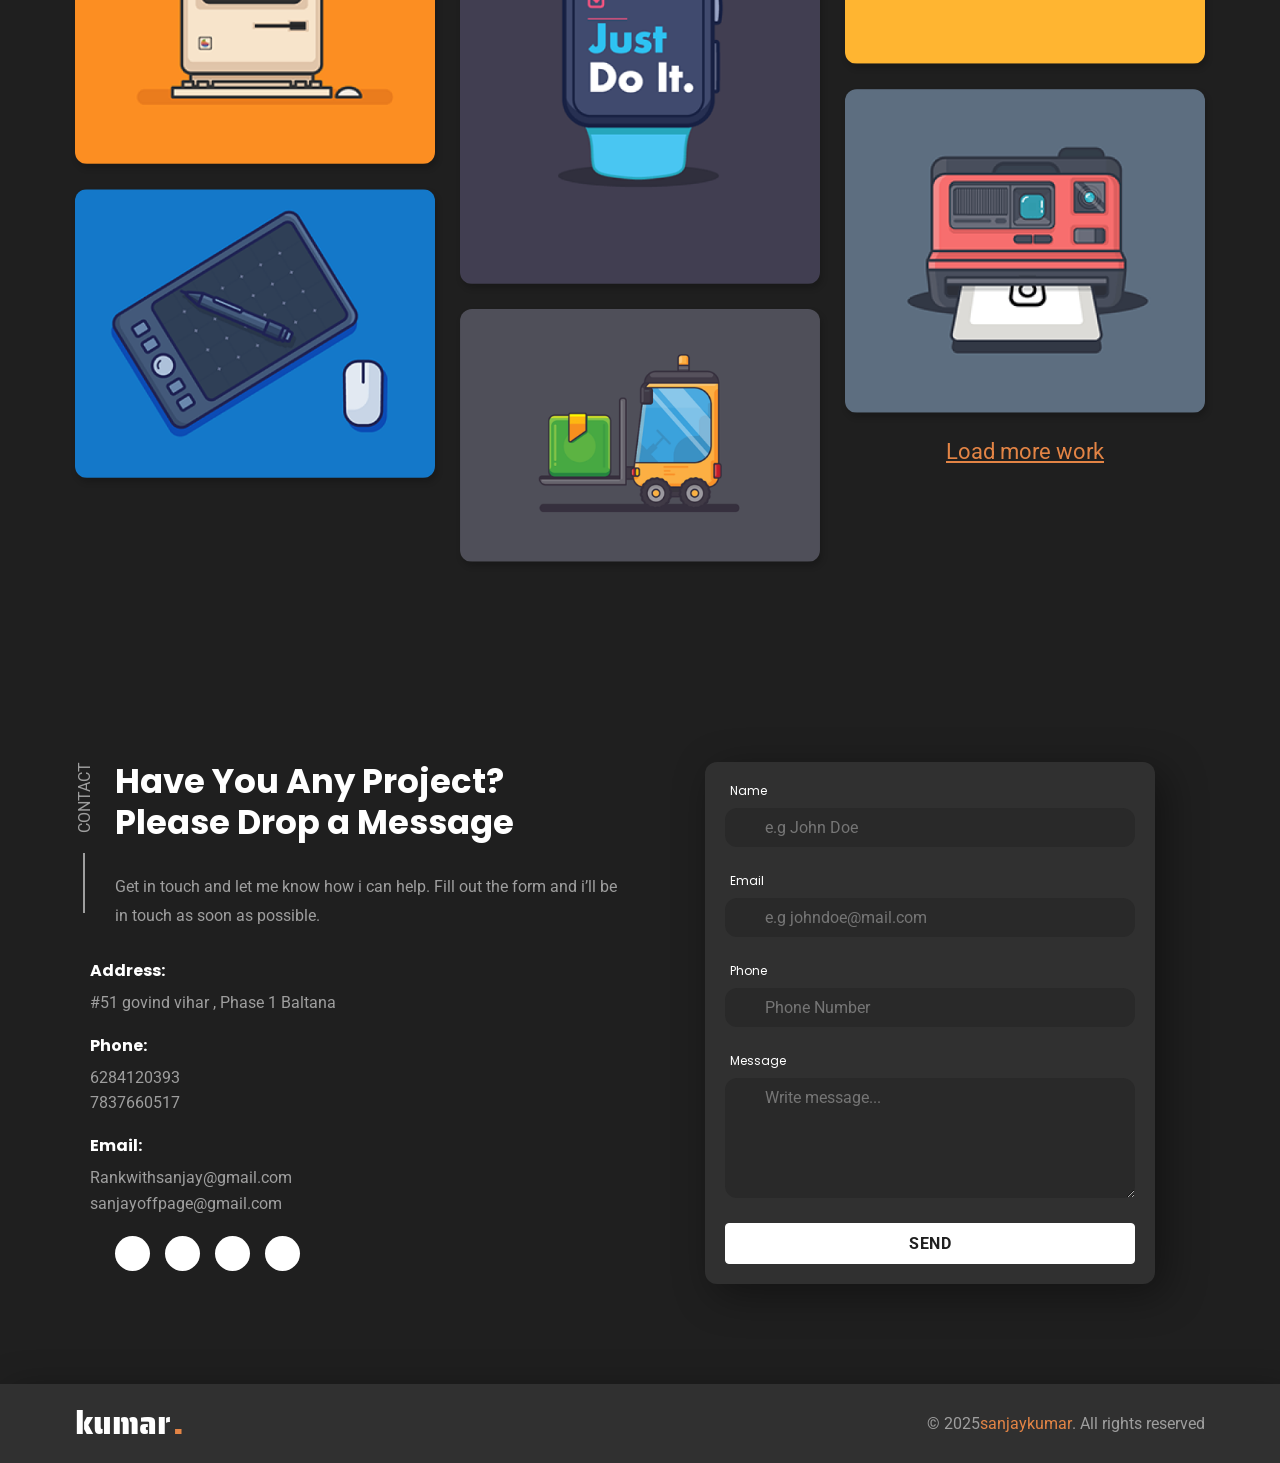
==== commit 26db42c0: "a" ====
--- a/index.html
+++ b/index.html
@@ -10,7 +10,11 @@
   <meta name="description" content="sanjay kumar – Professional SEO and Digital Marketing Expert in Panchkula. Boost your search rankings, increase organic traffic & grow your online business.">
 <meta name="keywords" content="SEO Expert Panchkula, Digital Marketing Expert Panchkula, Sanjay Kumar SEO, Sanjay Kumar Digital Marketer, SEO Services India, Web Development Services, Online Marketing Solutions, Search Engine Optimization, Website Design Panchkula, SEO Consultant India,sanjay kumar baltana , sanjay kumar digital marketing expert , sanjay kumar seo expert , sanjay kumar web developer">
 
-
+<script src="https://kit.fontawesome.com/a076d05399.js" crossorigin="anonymous"></script>
+  <link
+  rel="stylesheet"
+  href="https://cdnjs.cloudflare.com/ajax/libs/font-awesome/5.15.4/css/all.min.css"
+/>
   <!-- 
     - favicon
   -->
@@ -957,25 +961,13 @@
 
 
 
-<!-- HTML Part -->
-
-<div class="desktop-floating-icons">
-  <a href="tel:+917837660517" aria-label="Call us" class="icon call-icon" title="Call Us">
-    <!-- Call SVG icon -->
-    <svg width="24" height="24" viewBox="0 0 24 24" fill="#fff" xmlns="http://www.w3.org/2000/svg">
-      <path d="M6.62 10.79a15.053 15.053 0 006.59 6.59l2.2-2.2a1 1 0 011.11-.21c1.2.48 2.5.74 3.85.74a1 1 0 011 1v3.5a1 1 0 01-1 1C10.07 22 2 13.93 2 4.5a1 1 0 011-1H6.5a1 1 0 011 1c0 1.35.25 2.65.74 3.85a1 1 0 01-.21 1.11l-2.2 2.2z"/>
-    </svg>
+
+<div class="mobile-bottom-nav">
+  <a href="/" aria-label="Home" class="nav-item">
+    <i class="fas fa-home"></i>
+    <span>Home</span>
   </a>
 
-  <a href="https://wa.me/917837660517" aria-label="WhatsApp us" class="icon whatsapp-icon" title="WhatsApp">
-    <!-- WhatsApp SVG icon -->
-    <svg width="24" height="24" viewBox="0 0 24 24" fill="#fff" xmlns="http://www.w3.org/2000/svg">
-      <path d="M12 2C6.486 2 2 6.187 2 11.5C2 13.81 2.842 15.951 4.281 17.68L3 22L7.488 20.754C9.074 21.56 10.879 22 12.797 22C18.313 22 22.797 17.813 22.797 12.5C22.797 7.187 18.313 2 12.797 2H12ZM7.947 7.986C8.102 7.985 8.253 7.99 8.402 8.002C8.623 8.02 8.82 8.164 8.896 8.37L9.883 10.987C9.954 11.18 9.924 11.395 9.803 11.563L9.04 12.66C10.04 14.191 11.308 15.229 12.896 15.846L14.053 15.07C14.214 14.96 14.424 14.935 14.611 15.002L17.15 15.946C17.381 16.028 17.54 16.227 17.561 16.461C17.582 16.694 17.459 16.917 17.243 17.033C16.048 17.682 13.779 18.5 11.332 17.298C8.885 16.096 7.074 13.288 6.992 11.553C6.93 10.251 7.342 8.98 7.947 7.986Z"/>
-    </svg>
-  </a>
-</div>
-
-<div class="mobile-bottom-nav">
   <a href="tel:+917837660517" aria-label="Call us" class="nav-item">
     <i class="fas fa-phone-alt"></i>
     <span>Call</span>
@@ -992,48 +984,6 @@
   </a>
 </div>
 
-<!-- Add FontAwesome CDN for icons in mobile nav -->
-<script src="https://kit.fontawesome.com/a076d05399.js" crossorigin="anonymous"></script>
-<!-- HTML Part -->
-
-<div class="desktop-floating-icons">
-  <a href="tel:+917837660517" aria-label="Call us" class="icon call-icon" title="Call Us">
-    <!-- Call SVG icon -->
-    <svg width="24" height="24" viewBox="0 0 24 24" fill="#fff" xmlns="http://www.w3.org/2000/svg">
-      <path d="M6.62 10.79a15.053 15.053 0 006.59 6.59l2.2-2.2a1 1 0 011.11-.21c1.2.48 2.5.74 3.85.74a1 1 0 011 1v3.5a1 1 0 01-1 1C10.07 22 2 13.93 2 4.5a1 1 0 011-1H6.5a1 1 0 011 1c0 1.35.25 2.65.74 3.85a1 1 0 01-.21 1.11l-2.2 2.2z"/>
-    </svg>
-  </a>
-
-  <a href="https://wa.me/917837660517" aria-label="WhatsApp us" class="icon whatsapp-icon" title="WhatsApp">
-    <!-- WhatsApp SVG icon -->
-    <svg width="24" height="24" viewBox="0 0 24 24" fill="#fff" xmlns="http://www.w3.org/2000/svg">
-      <path d="M12 2C6.486 2 2 6.187 2 11.5C2 13.81 2.842 15.951 4.281 17.68L3 22L7.488 20.754C9.074 21.56 10.879 22 12.797 22C18.313 22 22.797 17.813 22.797 12.5C22.797 7.187 18.313 2 12.797 2H12ZM7.947 7.986C8.102 7.985 8.253 7.99 8.402 8.002C8.623 8.02 8.82 8.164 8.896 8.37L9.883 10.987C9.954 11.18 9.924 11.395 9.803 11.563L9.04 12.66C10.04 14.191 11.308 15.229 12.896 15.846L14.053 15.07C14.214 14.96 14.424 14.935 14.611 15.002L17.15 15.946C17.381 16.028 17.54 16.227 17.561 16.461C17.582 16.694 17.459 16.917 17.243 17.033C16.048 17.682 13.779 18.5 11.332 17.298C8.885 16.096 7.074 13.288 6.992 11.553C6.93 10.251 7.342 8.98 7.947 7.986Z"/>
-    </svg>
-  </a>
-</div>
-
-<div class="mobile-bottom-nav">
-  <a href="/" aria-label="Home" class="nav-item">
-    <i class="fas fa-home"></i>
-    <span>Home</span>
-  </a>
-
-  <a href="tel:+917837660517" aria-label="Call us" class="nav-item">
-    <i class="fas fa-phone-alt"></i>
-    <span>Call</span>
-  </a>
-
-  <a href="https://wa.me/917837660517" aria-label="WhatsApp us" class="nav-item">
-    <i class="fab fa-whatsapp"></i>
-    <span>WhatsApp</span>
-  </a>
-
-  <a href="mailto:email@example.com" aria-label="Send enquiry" class="nav-item">
-    <i class="fas fa-envelope"></i>
-    <span>Enquiry</span>
-  </a>
-</div>
-
 
 
 
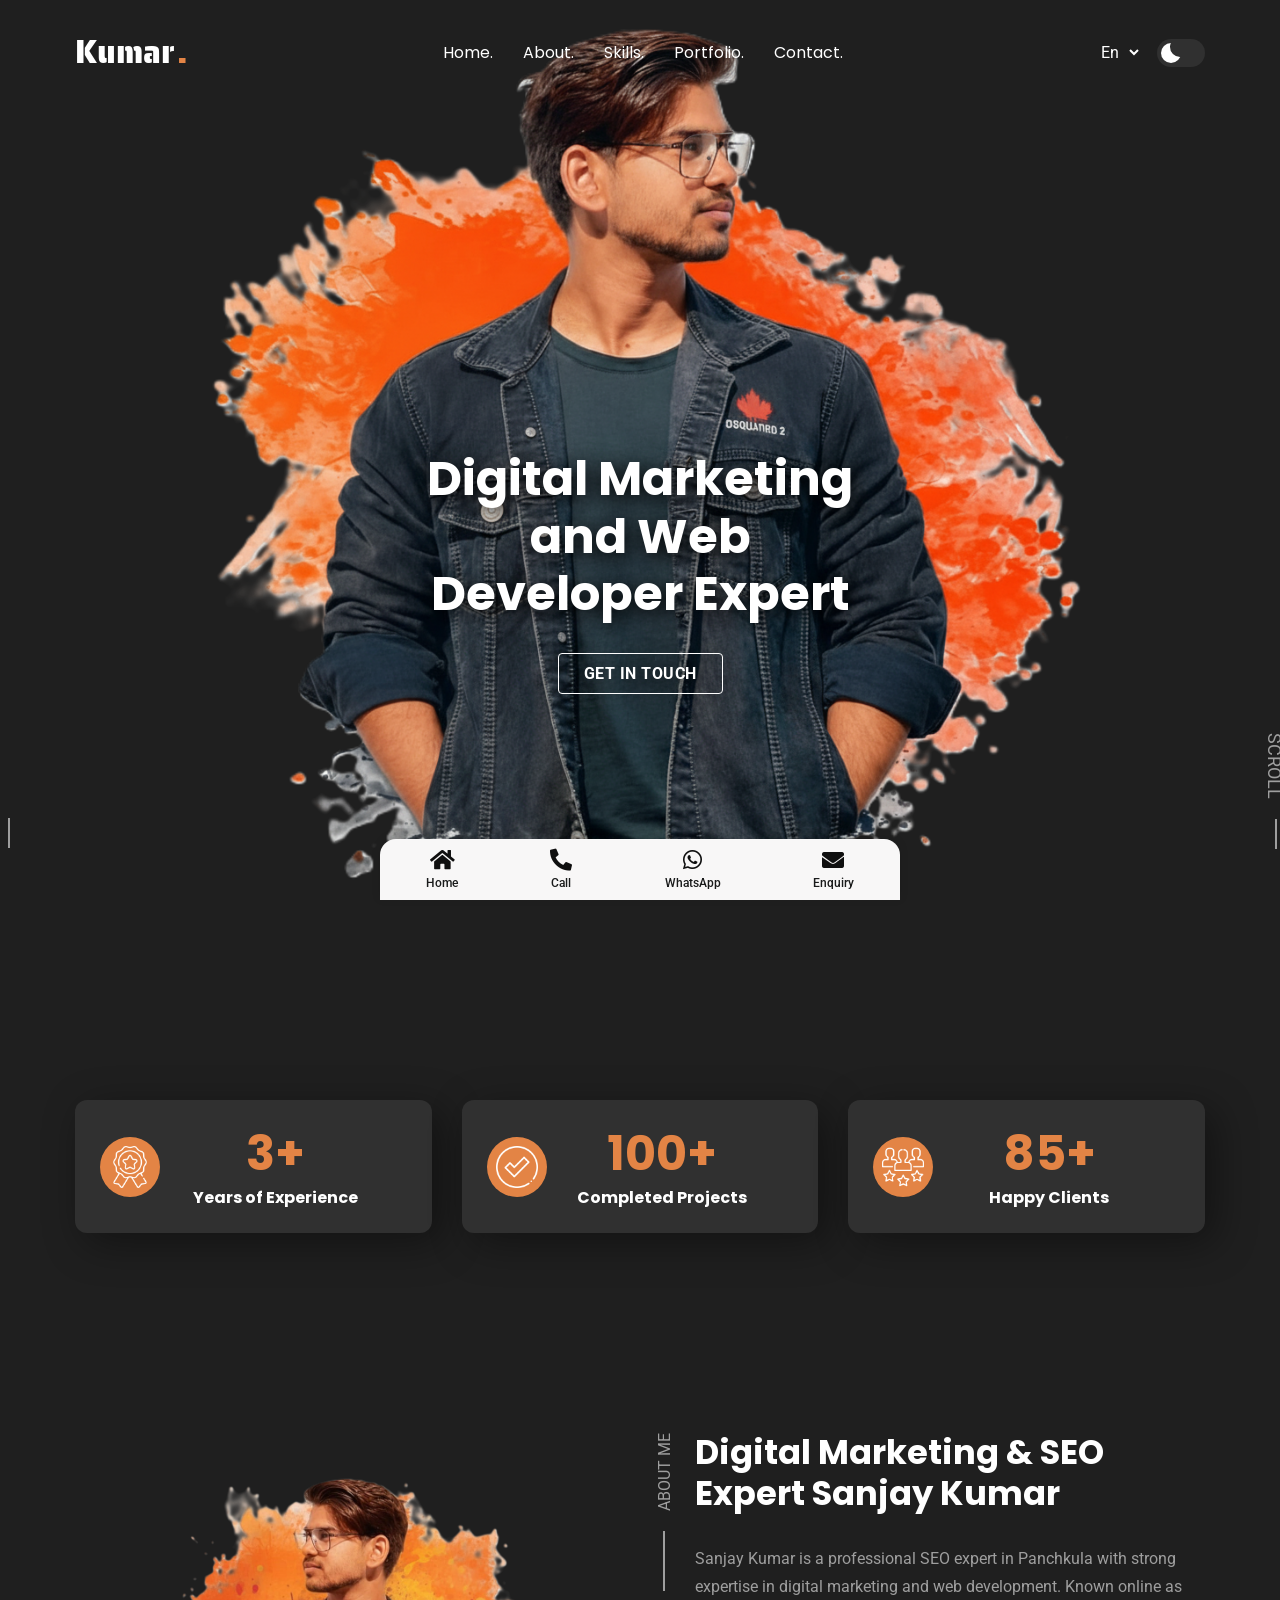
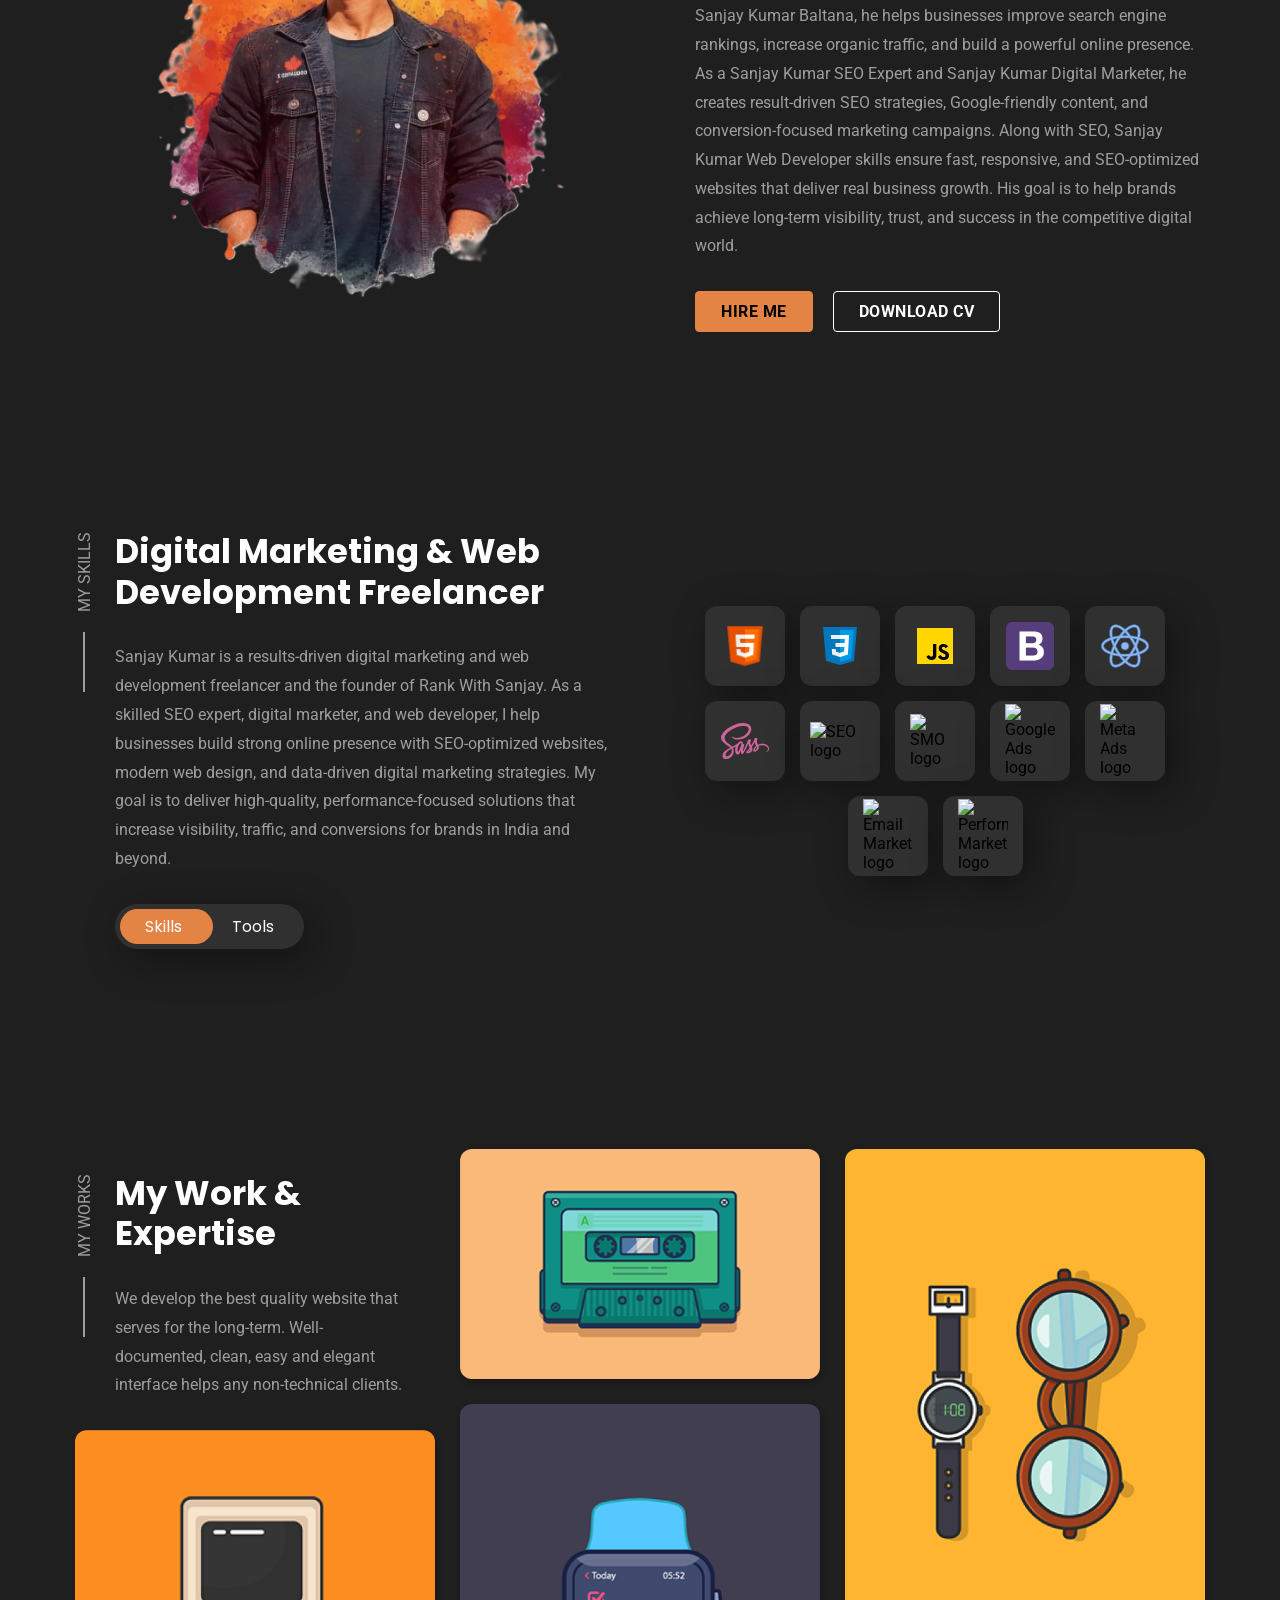
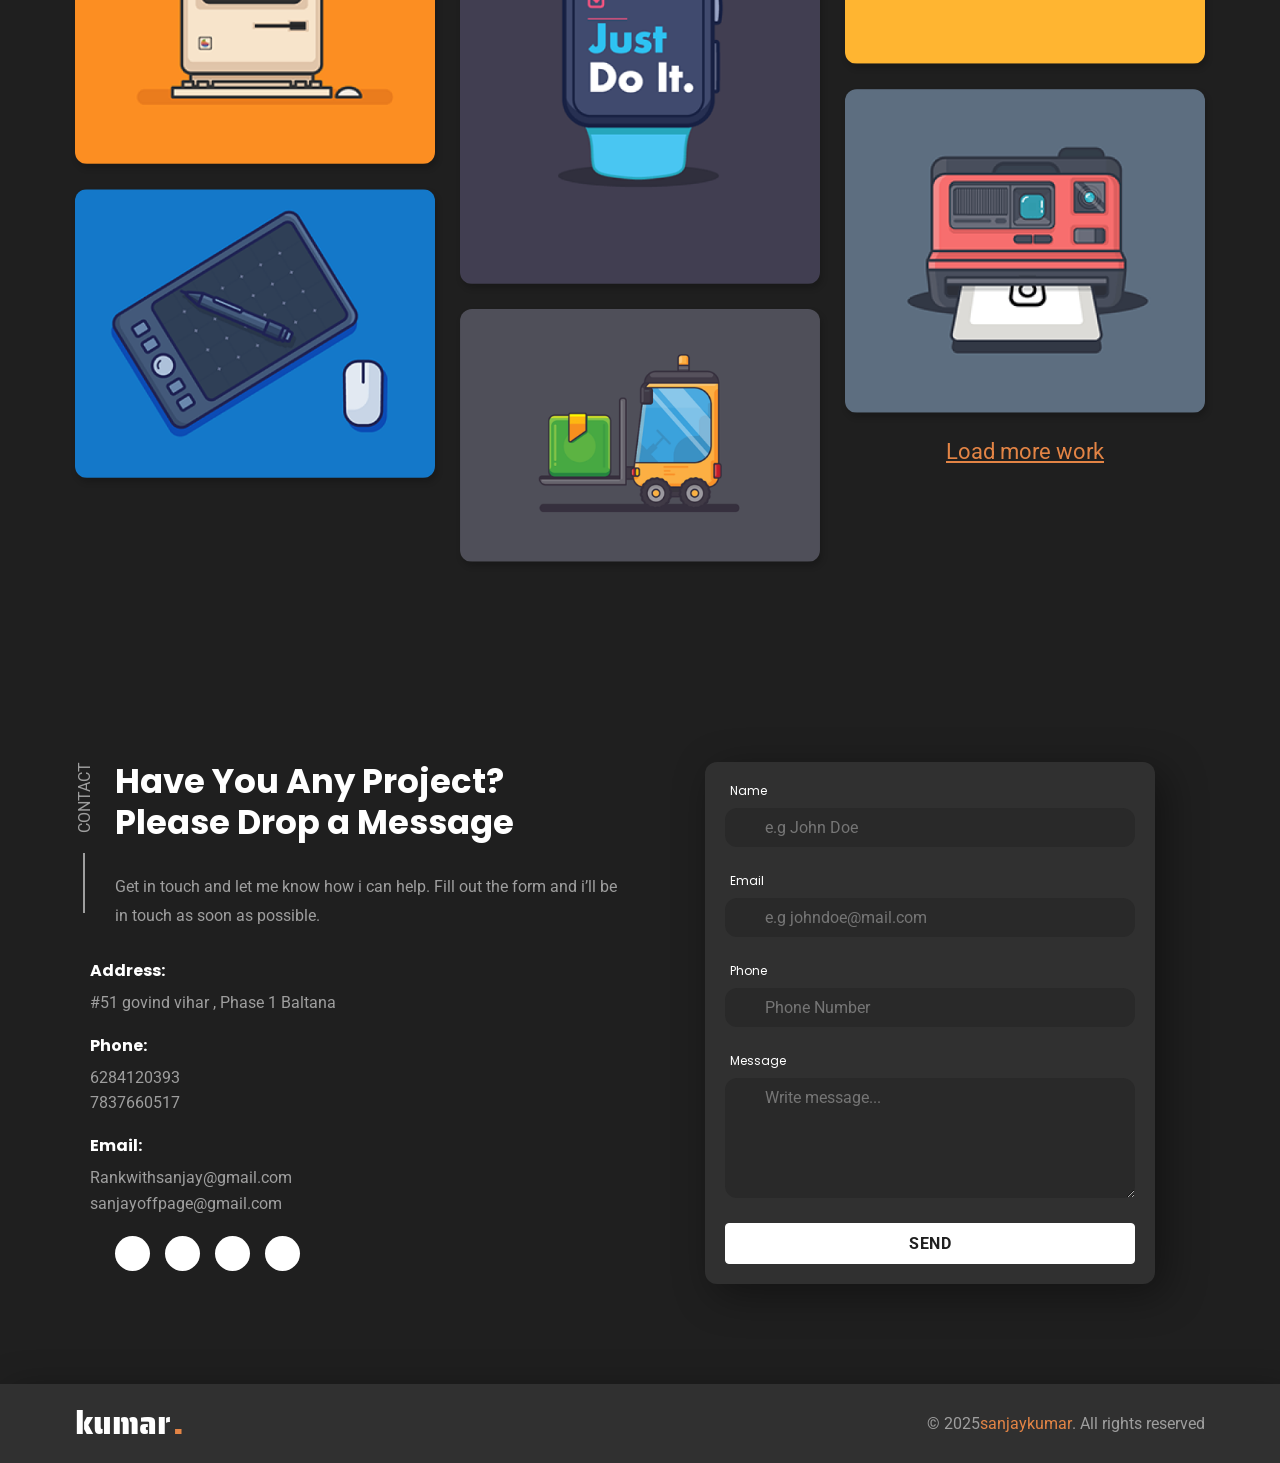
==== commit dd0d09ac: "a" ====
--- a/index.html
+++ b/index.html
@@ -843,7 +843,7 @@
               <ul class="contac-social-list">
 
                 <li>
-                  <a href="#" class="contact-social-link">
+                  <a href="https://www.facebook.com/profile.php?id=61585692099730" class="contact-social-link">
                     <div class="tooltip">Facebook</div>
 
                     <ion-icon name="logo-facebook"></ion-icon>
@@ -851,7 +851,7 @@
                 </li>
 
                 <li>
-                  <a href="#" class="contact-social-link">
+                  <a href="https://www.instagram.com/sanjaywebxpert/" class="contact-social-link">
                     <div class="tooltip">Twitter</div>
 
                     <ion-icon name="logo-twitter"></ion-icon>
@@ -859,7 +859,7 @@
                 </li>
 
                 <li>
-                  <a href="#" class="contact-social-link">
+                  <a href="" class="contact-social-link">
                     <div class="tooltip">Linkedin</div>
 
                     <ion-icon name="logo-linkedin"></ion-icon>
--- a/assets/css/style.css
+++ b/assets/css/style.css
@@ -891,7 +891,7 @@
 
 .go-top {
   position: fixed;
-  bottom: 25px;
+  bottom: 80px;
   right: 25px;
   width: 45px;
   height: 45px;
@@ -1413,14 +1413,14 @@
   flex-direction: column;
   align-items: center;
   text-decoration: none;
-  color: #2842b3;
+  color: #1a1b1b;
   font-size: 12px;
 }
 
 .mobile-bottom-nav .nav-item i {
   font-size: 22px;
   margin-bottom: 5px;
-  color: #2842b3;
+  color: #0f0f0f;
 }
 
 .mobile-bottom-nav .nav-item span {
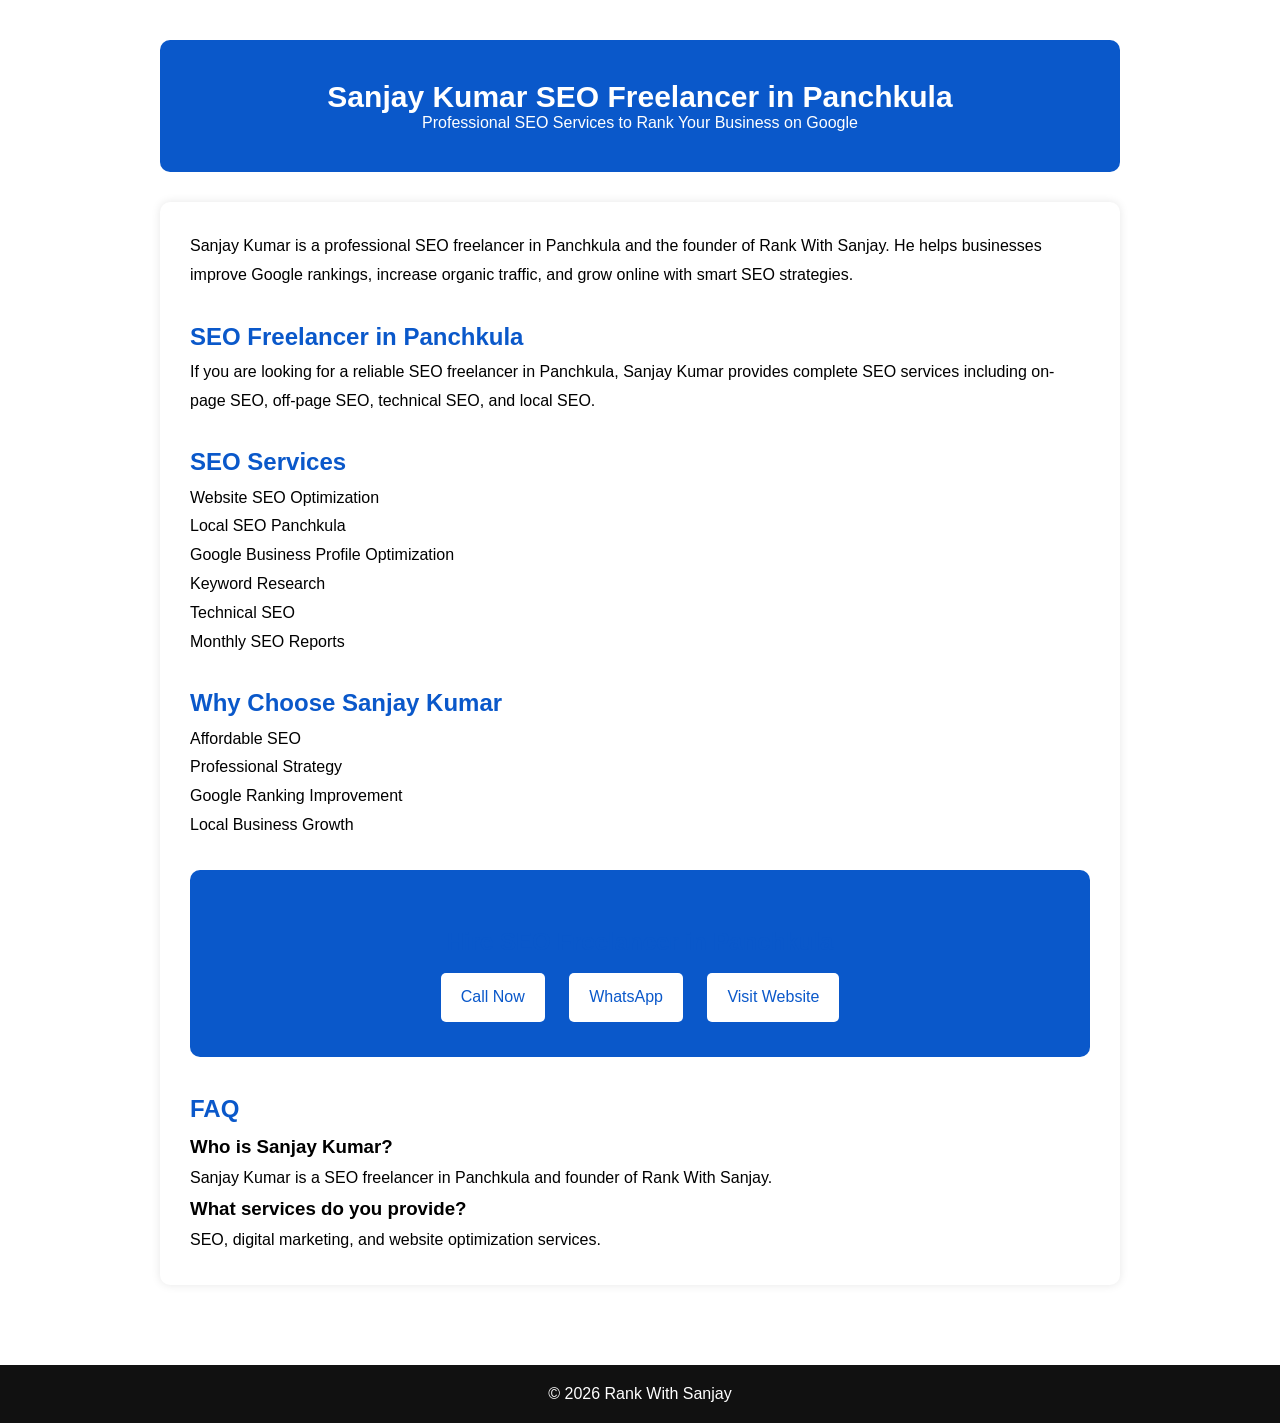
==== commit f0ce3b94: "a" ====
--- a/index.html
+++ b/index.html
@@ -1,1017 +1,165 @@
 <!DOCTYPE html>
 <html lang="en">
+<head>
 
-<head>
-  <meta charset="UTF-8">
-  <meta http-equiv="X-UA-Compatible" content="IE=edge">
-  <meta name="viewport" content="width=device-width, initial-scale=1.0">
-  <meta name="google-site-verification" content="yd_H5-qiQiq8Ku3bb7cVUNU7B-xSTri8ZIuobGJERR0" />
-  <title>Digital Marketing and SEO Freelancer - Sanjay kumar</title>
-  <meta name="description" content="sanjay kumar – Professional SEO and Digital Marketing Expert in Panchkula. Boost your search rankings, increase organic traffic & grow your online business.">
-<meta name="keywords" content="SEO Expert Panchkula, Digital Marketing Expert Panchkula, Sanjay Kumar SEO, Sanjay Kumar Digital Marketer, SEO Services India, Web Development Services, Online Marketing Solutions, Search Engine Optimization, Website Design Panchkula, SEO Consultant India,sanjay kumar baltana , sanjay kumar digital marketing expert , sanjay kumar seo expert , sanjay kumar web developer">
+<meta charset="UTF-8">
+<meta name="viewport" content="width=device-width, initial-scale=1.0">
 
-<script src="https://kit.fontawesome.com/a076d05399.js" crossorigin="anonymous"></script>
-  <link
-  rel="stylesheet"
-  href="https://cdnjs.cloudflare.com/ajax/libs/font-awesome/5.15.4/css/all.min.css"
-/>
-  <!-- 
-    - favicon
-  -->
-  <link rel="shortcut icon" href="hero-image.png" type="image/svg+xml">
+<title>Sanjay Kumar SEO Freelancer in Panchkula | Rank With Sanjay</title>
 
-  <!-- 
-    - custom css link
-  -->
-  <link rel="stylesheet" href="./assets/css/style.css">
+<meta name="description" content="Sanjay Kumar SEO Freelancer in Panchkula helping businesses rank on Google, increase organic traffic and grow online with professional SEO services.">
 
-  <!-- 
-    - google font link
-  -->
-  <link rel="preconnect" href="https://fonts.googleapis.com">
-  <link rel="preconnect" href="https://fonts.gstatic.com" crossorigin>
-  <link
-    href="https://fonts.googleapis.com/css2?family=Poppins:wght@700&family=Roboto:wght@400;700&family=Saira+Stencil+One&display=swap"
-    rel="stylesheet">
+<meta name="keywords" content="SEO Freelancer Panchkula, Sanjay Kumar SEO Freelancer, SEO Expert Panchkula, Rank With Sanjay">
 
+<link rel="canonical" href="https://rankwithsanjay.info/seo-freelancer-in-panchkula.html">
 
+<link rel="stylesheet" href="./assets/css/style.css">
 
-<!-- Open Graph Meta Tags -->
-<meta property="og:title" content="Digital Marketing & SEO Freelancer - Sanjay Kumar" />
-<meta property="og:description" content="Sanjay Kumar is a professional SEO and digital marketing expert in Panchkula helping businesses boost rankings, organic traffic, and online growth." />
-<meta property="og:image" content="https://rankwithsanjay.info/hero-image.png" />
-<meta property="og:url" content="https://rankwithsanjay.info/" />
-<meta property="og:type" content="website" />
-<meta property="og:site_name" content="Rank With Sanjay" />
-<meta property="og:image:alt" content="Sanjay Kumar - SEO & Digital Marketing Freelancer" />
+<style>
 
+.blog-container{
+max-width:1000px;
+margin:auto;
+padding:40px 20px;
+}
 
-<!-- Twitter Card Meta Tags -->
-<meta name="twitter:card" content="summary_large_image" />
-<meta name="twitter:title" content="Digital Marketing & SEO Freelancer - Sanjay Kumar" />
-<meta name="twitter:description" content="Professional SEO and digital marketing expert in Panchkula delivering higher rankings, traffic, and business growth." />
-<meta name="twitter:image" content="https://rankwithsanjay.info/hero-image.png" />
+.blog-hero{
+background:#0a58ca;
+color:white;
+padding:40px;
+border-radius:10px;
+text-align:center;
+margin-bottom:30px;
+}
 
+.blog-hero h1{
+font-size:30px;
+}
 
-<script type="application/ld+json">
-{
-  "@context": "https://schema.org",
-  "@type": "Person",
-  "name": "Sanjay Kumar",
-  "alternateName": "Rank With Sanjay",
-  "url": "https://rankwithsanjay.info/",
-  "image": "https://rankwithsanjay.info/hero-image.png",
-  "jobTitle": "SEO & Digital Marketing Freelancer",
-  "description": "Sanjay Kumar is a professional SEO and digital marketing expert in Panchkula helping businesses improve rankings, organic traffic, and online visibility.",
-  "worksFor": {
-    "@type": "Organization",
-    "name": "Rank With Sanjay",
-    "url": "https://rankwithsanjay.info/"
-  },
-  "address": {
-    "@type": "PostalAddress",
-    "addressLocality": "Panchkula",
-    "addressCountry": "IN"
-  },
-  "sameAs": [
-    "https://www.linkedin.com/",
-    "https://www.facebook.com/",
-    "https://www.instagram.com/"
-  ]
+.blog-content{
+background:white;
+padding:30px;
+border-radius:10px;
+box-shadow:0 0 10px rgba(0,0,0,0.1);
+line-height:1.8;
 }
-</script>
 
+.blog-content h2{
+margin-top:25px;
+color:#0a58ca;
+}
 
+.cta-box{
+background:#0a58ca;
+color:white;
+padding:25px;
+text-align:center;
+margin-top:30px;
+border-radius:10px;
+}
 
-<script type="application/ld+json">
-{
-  "@context": "https://schema.org",
-  "@type": "WebSite",
-  "name": "Rank With Sanjay",
-  "url": "https://rankwithsanjay.info/",
-  "potentialAction": {
-    "@type": "SearchAction",
-    "target": "https://rankwithsanjay.info/?s={search_term_string}",
-    "query-input": "required name=search_term_string"
-  }
+.cta-box a{
+background:white;
+color:#0a58ca;
+padding:10px 20px;
+text-decoration:none;
+margin:10px;
+display:inline-block;
+border-radius:5px;
 }
-</script>
 
+.faq{
+margin-top:30px;
+}
 
-
-
-
-
-
-
+</style>
 
 </head>
 
-<body id="top" class="dark_theme">
+<body>
 
-  <!-- 
-    - #HEADER
-  -->
+<!-- Header -->
+<header class="header">
+<div class="container">
 
-  <header class="header" data-header>
-    <div class="container">
+</div>
+</header>
 
-      <h1 class="h1 logo">
-        <a href="#">Kumar<span>.</span></a>
-      </h1>
+<!-- Blog Section -->
 
-      <div class="navbar-actions">
+<div class="blog-container">
 
-        <select name="language" id="lang">
-          <option value="en">En</option>
-          <option value="ar">Ar</option>
-        </select>
-
-        <button class="theme-btn" aria-label="Change Theme" title="Change Theme" data-theme-btn>
-          <span class="icon"></span>
-        </button>
-
-      </div>
-
-      <button class="nav-toggle-btn" aria-label="Toggle Menu" title="Toggle Menu" data-nav-toggle-btn>
-        <span class="one"></span>
-        <span class="two"></span>
-        <span class="three"></span>
-      </button>
-
-      <nav class="navbar" data-navbar>
-        <ul class="navbar-list">
-
-          <li>
-            <a href="#home" class="navbar-link">Home.</a>
-          </li>
-
-          <li>
-            <a href="#about" class="navbar-link">About.</a>
-          </li>
-
-          <li>
-            <a href="#skills" class="navbar-link">Skills.</a>
-          </li>
-
-          <li>
-            <a href="#portfolio" class="navbar-link">Portfolio.</a>
-          </li>
-
-          <li>
-            <a href="#contact" class="navbar-link">Contact.</a>
-          </li>
-
-        </ul>
-      </nav>
-
-    </div>
-  </header>
-
-
-
-
-
-  <main>
-    <article class="container">
-
-      <!-- 
-        - #HERO
-      -->
-
-      <section class="hero" id="home">
-
-        <figure class="hero-banner">
-
-          <picture>
-            <source srcset="hero-image.png" media="(min-width: 768px)">
-            <source srcset="hero-image.png" media="(min-width: 500px)">
-            <img src="hero-image.png" alt="A man in a blue shirt with a happy expression"
-              class="w-100">
-          </picture>
-
-        </figure>
-
-        <div class="hero-content">
-
-          <h2 class="h2 hero-title">Digital Marketing and Web Developer Expert</h2>
-
-          <a href="#contact" class="btn btn-primary">Get in touch</a>
-
-        </div>
-
-        <ul class="hero-social-list">
-
-          <li>
-            <a href="#" class="hero-social-link">
-              <ion-icon name="logo-facebook"></ion-icon>
-
-              <div class="tooltip">Facebook</div>
-            </a>
-          </li>
-
-          <li>
-            <a href="#" class="hero-social-link">
-              <ion-icon name="logo-twitter"></ion-icon>
-
-              <div class="tooltip">Twitter</div>
-            </a>
-          </li>
-
-          <li>
-            <a href="#" class="hero-social-link">
-              <ion-icon name="logo-linkedin"></ion-icon>
-
-              <div class="tooltip">Linkedin</div>
-            </a>
-          </li>
-
-        </ul>
-
-        <a href="#stats" class="scroll-down">Scroll</a>
-
-      </section>
-
-
-
-
-
-      <!-- 
-        - #STATS
-      -->
-
-      <section class="stats" id="stats">
-        <ul class="stats-list">
-
-          <li>
-            <a href="#" class="stats-card">
-
-              <div class="card-icon">
-                <img src="./assets/images/stats-card_icon-1.png" alt="Badge icon">
-              </div>
-
-              <h2 class="h2 card-title">
-                3+ <strong>Years of Experience</strong>
-              </h2>
-
-              <ion-icon name="chevron-forward-outline"></ion-icon>
-
-            </a>
-          </li>
-
-          <li>
-            <a href="#" class="stats-card">
-
-              <div class="card-icon">
-                <img src="./assets/images/stats-card_icon-2.png" alt="Checkmark icon">
-              </div>
-
-              <h2 class="h2 card-title">
-                100+ <strong>Completed Projects</strong>
-              </h2>
-
-              <ion-icon name="chevron-forward-outline"></ion-icon>
-
-            </a>
-          </li>
-
-          <li>
-            <a href="#" class="stats-card">
-
-              <div class="card-icon">
-                <img src="./assets/images/stats-card_icon-3.png" alt="Peoples rating icon">
-              </div>
-
-              <h2 class="h2 card-title">
-                85+ <strong>Happy Clients</strong>
-              </h2>
-
-              <ion-icon name="chevron-forward-outline"></ion-icon>
-
-            </a>
-          </li>
-
-        </ul>
-      </section>
-
-
-
-
-
-      <!-- 
-        - #ABOUT
-      -->
-
-      <section class="about" id="about">
-
-        <figure class="about-banner">
-          <img src="hero3.png" alt="A man in a alice blue shirt with a thinking expression"
-            class="w-100">
-        </figure>
-
-        <div class="about-content section-content">
-
-          <p class="section-subtitle">About me</p>
-
-          <h2 class="h3 section-title">Digital Marketing & SEO Expert Sanjay Kumar</h2>
-
-          <p class="section-text">
-           Sanjay Kumar is a professional SEO expert in Panchkula with strong expertise in digital marketing and web development. Known online as Sanjay Kumar Baltana, he helps businesses improve search engine rankings, increase organic traffic, and build a powerful online presence. As a Sanjay Kumar SEO Expert and Sanjay Kumar Digital Marketer, he creates result-driven SEO strategies, Google-friendly content, and conversion-focused marketing campaigns. Along with SEO, Sanjay Kumar Web Developer skills ensure fast, responsive, and SEO-optimized websites that deliver real business growth. His goal is to help brands achieve long-term visibility, trust, and success in the competitive digital world.
-          </p>
-
-          <div class="btn-group">
-            <button class="btn btn-secondary">Hire me</button>
-
-            <button class="btn btn-primary">Download cv</button>
-          </div>
-
-        </div>
-
-      </section>
-
-
-
-
-
-      <!-- 
-        - #SKILLS
-      -->
-
-      <section class="skills" id="skills">
-
-        <div class="skills-content section-content">
-
-          <p class="section-subtitle">My skills</p>
-
-          <h2 class="h3 section-title">Digital Marketing & Web Development Freelancer</h2>
-
-          <p class="section-text">
-           Sanjay Kumar is a results-driven digital marketing and web development freelancer and the founder of Rank With Sanjay. As a skilled SEO expert, digital marketer, and web developer, I help businesses build strong online presence with SEO-optimized websites, modern web design, and data-driven digital marketing strategies. My goal is to deliver high-quality, performance-focused solutions that increase visibility, traffic, and conversions for brands in India and beyond.
-          </p>
-
-          <div class="skills-toggle" data-toggle-box>
-            <button class="toggle-btn active" data-toggle-btn>Skills</button>
-
-            <button class="toggle-btn" data-toggle-btn>Tools</button>
-          </div>
-
-        </div>
-
-        <div class="skills-box" data-skills-box>
-
-          <ul class="skills-list">
-
-            <li>
-              <div class="skill-card">
-                <div class="tooltip">HTML5</div>
-
-                <div class="card-icon">
-                  <img src="./assets/images/html5.png" alt="HTML5 logo" width="50px">
-                </div>
-              </div>
-            </li>
-
-            <li>
-              <div class="skill-card">
-                <div class="tooltip">CSS3</div>
-
-                <div class="card-icon">
-                  <img src="./assets/images/css3.png" alt="CSS3 logo">
-                </div>
-              </div>
-            </li>
-
-            <li>
-              <div class="skill-card">
-                <div class="tooltip">JavaScript</div>
-
-                <div class="card-icon">
-                  <img src="./assets/images/javascript.png" alt="JavaScript logo">
-                </div>
-              </div>
-            </li>
-
- <li>
-              <div class="skill-card">
-                <div class="tooltip">Bootstrap</div>
-
-                <div class="card-icon">
-                  <img src="./assets/images/bootstrap.png" alt="Bootstrap logo">
-                </div>
-              </div>
-            </li>
-
- <li>
-              <div class="skill-card">
-                <div class="tooltip">React</div>
-
-                <div class="card-icon">
-                  <img src="./assets/images/react.png" alt="React logo">
-                </div>
-              </div>
-            </li>
-
- <li>
-              <div class="skill-card">
-                <div class="tooltip">SASS</div>
-
-                <div class="card-icon">
-                  <img src="./assets/images/sass.png" alt="SASS logo">
-                </div>
-              </div>
-            </li>
-
-
-            <li>
-              <div class="skill-card">
-                <div class="tooltip">SEO</div>
-
-                <div class="card-icon">
-                  <img src="https://cdn-icons-png.flaticon.com/128/10701/10701004.png" alt="SEO logo" width="60px">
-                </div>
-              </div>
-            </li>
-            <li>
-              <div class="skill-card">
-                <div class="tooltip">SMO</div>
-
-                <div class="card-icon">
-                  <img src="https://cdn-icons-png.flaticon.com/128/18274/18274950.png" alt="SMO logo"   width="50px">
-                </div>
-              </div>
-            </li>
-
-           
-
-            <li>
-              <div class="skill-card">
-                <div class="tooltip">Google Ads</div>
-
-                <div class="card-icon">
-                  <img src="https://cdn-icons-png.flaticon.com/128/2875/2875421.png" alt="Google Ads logo"  width="50px">
-                </div>
-              </div>
-            </li>
-
-           
-            <li>
-              <div class="skill-card">
-                <div class="tooltip">Meta Ads</div>
-
-                <div class="card-icon">
-                  <img src="https://cdn-icons-png.flaticon.com/128/17540/17540826.png" alt="Meta Ads logo"  width="50px">
-                </div>
-              </div>
-            </li>
-
-            <li>
-              <div class="skill-card">
-                <div class="tooltip">Email Marketing  </div>
-
-                <div class="card-icon">
-                  <img src="https://cdn-icons-png.flaticon.com/128/1055/1055669.png" alt="Email Marketing logo" width="50px">
-                </div>
-              </div>
-            </li>
-
-            <li>
-              <div class="skill-card">
-                <div class="tooltip">Performence Marketing</div>
-
-                <div class="card-icon">
-                  <img src="https://cdn-icons-png.flaticon.com/128/939/939354.png" alt="Performence Marketing logo" width="50px">
-                </div>
-              </div>
-            </li>
-
-           
-
-          </ul>
-
-          <ul class="tools-list">
-
-            <li>
-              <div class="skill-card">
-                <div class="tooltip">Google Analytics</div>
-
-                <div class="card-icon">
-                  <img src="https://cdn-icons-png.flaticon.com/128/732/732204.png" alt="Google Analytics logo" width="50px">
-                </div>
-              </div>
-            </li>
-
-            <li>
-              <div class="skill-card">
-                <div class="tooltip">GSC</div>
-
-                <div class="card-icon">
-                  <img src="https://cdn-icons-png.flaticon.com/128/10097/10097711.png" alt="GSC logo" width="50px">
-                </div>
-              </div>
-            </li>
-
-            <li>
-              <div class="skill-card">
-                <div class="tooltip">Canva</div>
-
-                <div class="card-icon">
-                  <img src="https://cdn-icons-png.flaticon.com/128/16758/16758081.png" alt="Canva logo" width="50px">
-                </div>
-              </div>
-            </li>
-
-            <li>
-              <div class="skill-card">
-                <div class="tooltip">Git</div>
-
-                <div class="card-icon">
-                  <img src="./assets/images/git.png" alt="Git logo">
-                </div>
-              </div>
-            </li>
-
-            <li>
-              <div class="skill-card">
-                <div class="tooltip">WordPress</div>
-
-                <div class="card-icon">
-                  <img src="https://cdn-icons-png.flaticon.com/128/174/174881.png" alt="WordPress logo" width="50px">
-                </div>
-              </div>
-            </li>
-
-            <li>
-              <div class="skill-card">
-                <div class="tooltip">Command Line</div>
-
-                <div class="card-icon">
-                  <img src="./assets/images/command.png" alt="Command Line logo">
-                </div>
-              </div>
-            </li>
-
-            <li>
-              <div class="skill-card">
-                <div class="tooltip">VS Code</div>
-
-                <div class="card-icon">
-                  <img src="./assets/images/vs-code.png" alt="VS Code logo">
-                </div>
-              </div>
-            </li>
-
-            <li>
-              <div class="skill-card">
-                <div class="tooltip">Mailchimp</div>
-
-                <div class="card-icon">
-                  <img src="https://cdn-icons-png.flaticon.com/128/5968/5968879.png" alt="Mailchimp logo" width="50px">
-                </div>
-              </div>
-            </li>
-
-            <li>
-              <div class="skill-card">
-                <div class="tooltip">SEMrush</div>
-
-                <div class="card-icon">
-                  <img src="https://cdn-icons-png.flaticon.com/128/12446/12446878.png" alt="semrush logo" width="50px">
-                </div>
-              </div>
-            </li>
-
-            <li>
-              <div class="skill-card">
-                <div class="tooltip">Ubersuggest</div>
-
-                <div class="card-icon">
-                  <img src="https://cdn-icons-png.flaticon.com/128/273/273564.png" alt="Ubersuggest logo" width="50px">
-                </div>
-              </div>
-            </li>
-
-            <li>
-              <div class="skill-card">
-                <div class="tooltip">Photoshop</div>
-
-                <div class="card-icon">
-                  <img src="./assets/images/photoshop.png" alt="Photoshop logo">
-                </div>
-              </div>
-            </li>
-
-            <li>
-              <div class="skill-card">
-                <div class="tooltip">Adobe XD</div>
-
-                <div class="card-icon">
-                  <img src="./assets/images/adobe-xd.png" alt="Adobe XD logo">
-                </div>
-              </div>
-            </li>
-
-          </ul>
-
-        </div>
-
-      </section>
-
-
-
-
-
-      <!-- 
-        - #PROJECTS
-      -->
-
-      <section class="project" id="portfolio">
-
-        <ul class="project-list">
-
-          <li>
-            <div class="project-content section-content">
-
-              <p class="section-subtitle">My Works</p>
-
-              <h2 class="h3 section-title">My Work & Expertise</h2>
-
-              <p class="section-text">
-                We develop the best quality website that serves for the long-term. Well-documented, clean, easy and
-                elegant interface
-                helps any non-technical clients.
-              </p>
-
-            </div>
-          </li>
-
-          <li>
-            <a href="#" class="project-card">
-
-              <figure class="card-banner">
-                <img src="./assets/images/project-1.png" class="w-100" alt="A macintosh on a yellow background.">
-              </figure>
-
-              <div class="card-content">
-                <h3 class="h4 card-title">Lorem Ipsum Dolor 01</h3>
-
-                <time class="publish-date" datetime="2022-04">April 2022</time>
-              </div>
-
-            </a>
-          </li>
-
-          <li>
-            <a href="#" class="project-card">
-
-              <figure class="card-banner">
-                <img src="./assets/images/project-2.png" class="w-100" alt="On a Blue background, a Wacom and a mouse.">
-              </figure>
-
-              <div class="card-content">
-                <h3 class="h4 card-title">Lorem Ipsum Dolor 02</h3>
-
-                <time class="publish-date" datetime="2022-04">April 2022</time>
-              </div>
-
-            </a>
-          </li>
-
-          <li>
-            <a href="#" class="project-card">
-
-              <figure class="card-banner">
-                <img src="./assets/images/project-3.png" class="w-100"
-                  alt="A Cassette tape on a mellow apricot background.">
-              </figure>
-
-              <div class="card-content">
-                <h3 class="h4 card-title">Lorem Ipsum Dolor 03</h3>
-
-                <time class="publish-date" datetime="2022-04">April 2022</time>
-              </div>
-
-            </a>
-          </li>
-
-          <li>
-            <a href="#" class="project-card">
-
-              <figure class="card-banner">
-                <img src="./assets/images/project-4.png" class="w-100"
-                  alt="Blue digital watch on a dark liver background.">
-              </figure>
-
-              <div class="card-content">
-                <h3 class="h4 card-title">Lorem Ipsum Dolor 04</h3>
-
-                <time class="publish-date" datetime="2022-04">April 2022</time>
-              </div>
-
-            </a>
-          </li>
-
-          <li>
-            <a href="#" class="project-card">
-
-              <figure class="card-banner">
-                <img src="./assets/images/project-5.png" class="w-100"
-                  alt="On a dark liver background, Airport luggage car carrying a luggage.">
-              </figure>
-
-              <div class="card-content">
-                <h3 class="h4 card-title">Lorem Ipsum Dolor 05</h3>
-
-                <time class="publish-date" datetime="2022-04">April 2022</time>
-              </div>
-
-            </a>
-          </li>
-
-          <li>
-            <a href="#" class="project-card">
-
-              <figure class="card-banner">
-                <img src="./assets/images/project-6.png" class="w-100"
-                  alt="On a yellow background, a digital watch and a glass.">
-              </figure>
-
-              <div class="card-content">
-                <h3 class="h4 card-title">Lorem Ipsum Dolor 06</h3>
-
-                <time class="publish-date" datetime="2022-04">April 2022</time>
-              </div>
-
-            </a>
-          </li>
-
-          <li>
-            <a href="#" class="project-card">
-
-              <figure class="card-banner">
-                <img src="./assets/images/project-7.png" class="w-100"
-                  alt="A fujifilm instant camera on a dark electric blue background.">
-              </figure>
-
-              <div class="card-content">
-                <h3 class="h4 card-title">Lorem Ipsum Dolor 07</h3>
-
-                <time class="publish-date" datetime="2022-04">April 2022</time>
-              </div>
-
-            </a>
-          </li>
-
-          <li>
-            <button class="load-more">Load more work</button>
-          </li>
-
-        </ul>
-
-      </section>
-
-
-
-
-
-      <!-- 
-        - #CONTACT
-      -->
-
-      <section class="contact" id="contact">
-
-        <div class="contact-content section-content">
-
-          <p class="section-subtitle">Contact</p>
-
-          <h2 class="h3 section-title">Have You Any Project? Please Drop a Message</h2>
-
-          <p class="section-text">
-            Get in touch and let me know how i can help. Fill out the form and i’ll be in touch as soon as possible.
-          </p>
-
-          <ul class="contact-list">
-
-            <li class="contact-list-item">
-
-              <div class="contact-item-icon">
-                <ion-icon name="location-outline"></ion-icon>
-              </div>
-
-              <div class="wrapper">
-                <h3 class="h4 contact-item-title">Address:</h3>
-
-                <address class="contact-info">
-                 #51 govind vihar , Phase 1 Baltana
-                </address>
-              </div>
-
-            </li>
-
-            <li class="contact-list-item">
-
-              <div class="contact-item-icon">
-                <ion-icon name="call-outline"></ion-icon>
-              </div>
-
-              <div class="wrapper">
-                <h3 class="h4 contact-item-title">Phone:</h3>
-
-                <a href="tel:01234567789" class="contact-info">6284120393</a>
-
-                <a href="tel:09765432200" class="contact-info">7837660517</a>
-              </div>
-
-            </li>
-
-            <li class="contact-list-item">
-
-              <div class="contact-item-icon">
-                <ion-icon name="mail-outline"></ion-icon>
-              </div>
-
-              <div class="wrapper">
-                <h3 class="h4 contact-item-title">Email:</h3>
-
-                <a href="Rankwithsanjay@gmail.com" class="contact-info">Rankwithsanjay@gmail.com</a>
-
-                <a href="sanjayoffpage@gmail.com" class="contact-info">sanjayoffpage@gmail.com</a>
-              </div>
-
-            </li>
-
-            <li>
-              <ul class="contac-social-list">
-
-                <li>
-                  <a href="https://www.facebook.com/profile.php?id=61585692099730" class="contact-social-link">
-                    <div class="tooltip">Facebook</div>
-
-                    <ion-icon name="logo-facebook"></ion-icon>
-                  </a>
-                </li>
-
-                <li>
-                  <a href="https://www.instagram.com/sanjaywebxpert/" class="contact-social-link">
-                    <div class="tooltip">Twitter</div>
-
-                    <ion-icon name="logo-twitter"></ion-icon>
-                  </a>
-                </li>
-
-                <li>
-                  <a href="" class="contact-social-link">
-                    <div class="tooltip">Linkedin</div>
-
-                    <ion-icon name="logo-linkedin"></ion-icon>
-                  </a>
-                </li>
-
-                <li>
-                  <a href="#" class="contact-social-link">
-                    <div class="tooltip">Youtube</div>
-
-                    <ion-icon name="logo-youtube"></ion-icon>
-                  </a>
-                </li>
-
-              </ul>
-            </li>
-
-          </ul>
-
-        </div>
-
-     <form 
-  action="https://formspree.io/f/xgvglzle" 
-  method="POST" 
-  class="contact-form"
-  id="contactForm"
->
-
-  <div class="form-wrapper">
-    <label class="form-label">Name</label>
-    <div class="input-wrapper">
-      <input type="text" name="name" required placeholder="e.g John Doe" class="input-field">
-      <ion-icon name="person-circle"></ion-icon>
-    </div>
-  </div>
-
-  <div class="form-wrapper">
-    <label class="form-label">Email</label>
-    <div class="input-wrapper">
-      <input type="email" name="email" required placeholder="e.g johndoe@mail.com" class="input-field">
-      <ion-icon name="mail"></ion-icon>
-    </div>
-  </div>
-
-  <div class="form-wrapper">
-    <label class="form-label">Phone</label>
-    <div class="input-wrapper">
-      <input type="tel" name="phone" required placeholder="Phone Number" class="input-field">
-      <ion-icon name="call"></ion-icon>
-    </div>
-  </div>
-
-  <div class="form-wrapper">
-    <label class="form-label">Message</label>
-    <div class="input-wrapper">
-      <textarea name="message" required placeholder="Write message..." class="input-field"></textarea>
-      <ion-icon name="chatbubbles"></ion-icon>
-    </div>
-  </div>
-
-  <!-- Anti-spam -->
-  <input type="text" name="_gotcha" style="display:none">
-
-  <button type="submit" class="btn btn-primary">Send</button>
-
-  <p class="form-status" id="formStatus"></p>
-
-</form>
-
-
-      </section>
-
-    </article>
-  </main>
-
-
-
-
-
-  <!-- 
-    - #FOOTER
-  -->
-
-  <footer class="footer">
-    <div class="container">
-
-      <p class="h1 logo">
-        <a href="#">
-          kumar<span>.</span>
-        </a>
-      </p>
-
-      <p class="copyright">
-        &copy; 2025<a href="#">sanjaykumar</a>. All rights reserved
-      </p>
-
-    </div>
-  </footer>
-
-
-
-
-<div class="mobile-bottom-nav">
-  <a href="/" aria-label="Home" class="nav-item">
-    <i class="fas fa-home"></i>
-    <span>Home</span>
-  </a>
-
-  <a href="tel:+917837660517" aria-label="Call us" class="nav-item">
-    <i class="fas fa-phone-alt"></i>
-    <span>Call</span>
-  </a>
-
-  <a href="https://wa.me/917837660517" aria-label="WhatsApp us" class="nav-item">
-    <i class="fab fa-whatsapp"></i>
-    <span>WhatsApp</span>
-  </a>
-
-  <a href="mailto:email@example.com" aria-label="Send enquiry" class="nav-item">
-    <i class="fas fa-envelope"></i>
-    <span>Enquiry</span>
-  </a>
+<div class="blog-hero">
+<h1>Sanjay Kumar SEO Freelancer in Panchkula</h1>
+<p>Professional SEO Services to Rank Your Business on Google</p>
 </div>
 
+<div class="blog-content">
 
+<p>
+Sanjay Kumar is a professional SEO freelancer in Panchkula and the founder of Rank With Sanjay.
+He helps businesses improve Google rankings, increase organic traffic, and grow online with smart SEO strategies.
+</p>
 
+<h2>SEO Freelancer in Panchkula</h2>
 
+<p>
+If you are looking for a reliable SEO freelancer in Panchkula, Sanjay Kumar provides complete SEO services
+including on-page SEO, off-page SEO, technical SEO, and local SEO.
+</p>
 
+<h2>SEO Services</h2>
 
-  <!-- 
-    - #GO TO TOP
-  -->
+<ul>
+<li>Website SEO Optimization</li>
+<li>Local SEO Panchkula</li>
+<li>Google Business Profile Optimization</li>
+<li>Keyword Research</li>
+<li>Technical SEO</li>
+<li>Monthly SEO Reports</li>
+</ul>
 
-  <a href="#top" class="go-top" data-go-top title="Go to Top">
-    <ion-icon name="arrow-up"></ion-icon>
-  </a>
+<h2>Why Choose Sanjay Kumar</h2>
 
+<ul>
+<li>Affordable SEO</li>
+<li>Professional Strategy</li>
+<li>Google Ranking Improvement</li>
+<li>Local Business Growth</li>
+</ul>
 
+<div class="cta-box">
 
+<h2>Hire SEO Freelancer in Panchkula</h2>
 
+<a href="tel:7837660517">Call Now</a>
 
-  <!-- 
-    - custom js link
-  -->
-  <script src="./assets/js/script.js"></script>
+<a href="https://wa.me/917837660517">WhatsApp</a>
 
-  <!-- 
-    - ionicon link
-  -->
-  <script type="module" src="https://unpkg.com/ionicons@5.5.2/dist/ionicons/ionicons.esm.js"></script>
-  <script nomodule src="https://unpkg.com/ionicons@5.5.2/dist/ionicons/ionicons.js"></script>
+<a href="https://rankwithsanjay.info/">Visit Website</a>
+
+</div>
+
+<div class="faq">
+
+<h2>FAQ</h2>
+
+<h3>Who is Sanjay Kumar?</h3>
+<p>Sanjay Kumar is a SEO freelancer in Panchkula and founder of Rank With Sanjay.</p>
+
+<h3>What services do you provide?</h3>
+<p>SEO, digital marketing, and website optimization services.</p>
+
+</div>
+
+</div>
+</div>
+
+<!-- Footer -->
+
+<footer style="text-align:center;padding:20px;background:#111;color:white;margin-top:40px;">
+© 2026 Rank With Sanjay
+</footer>
 
 </body>
-
 </html>
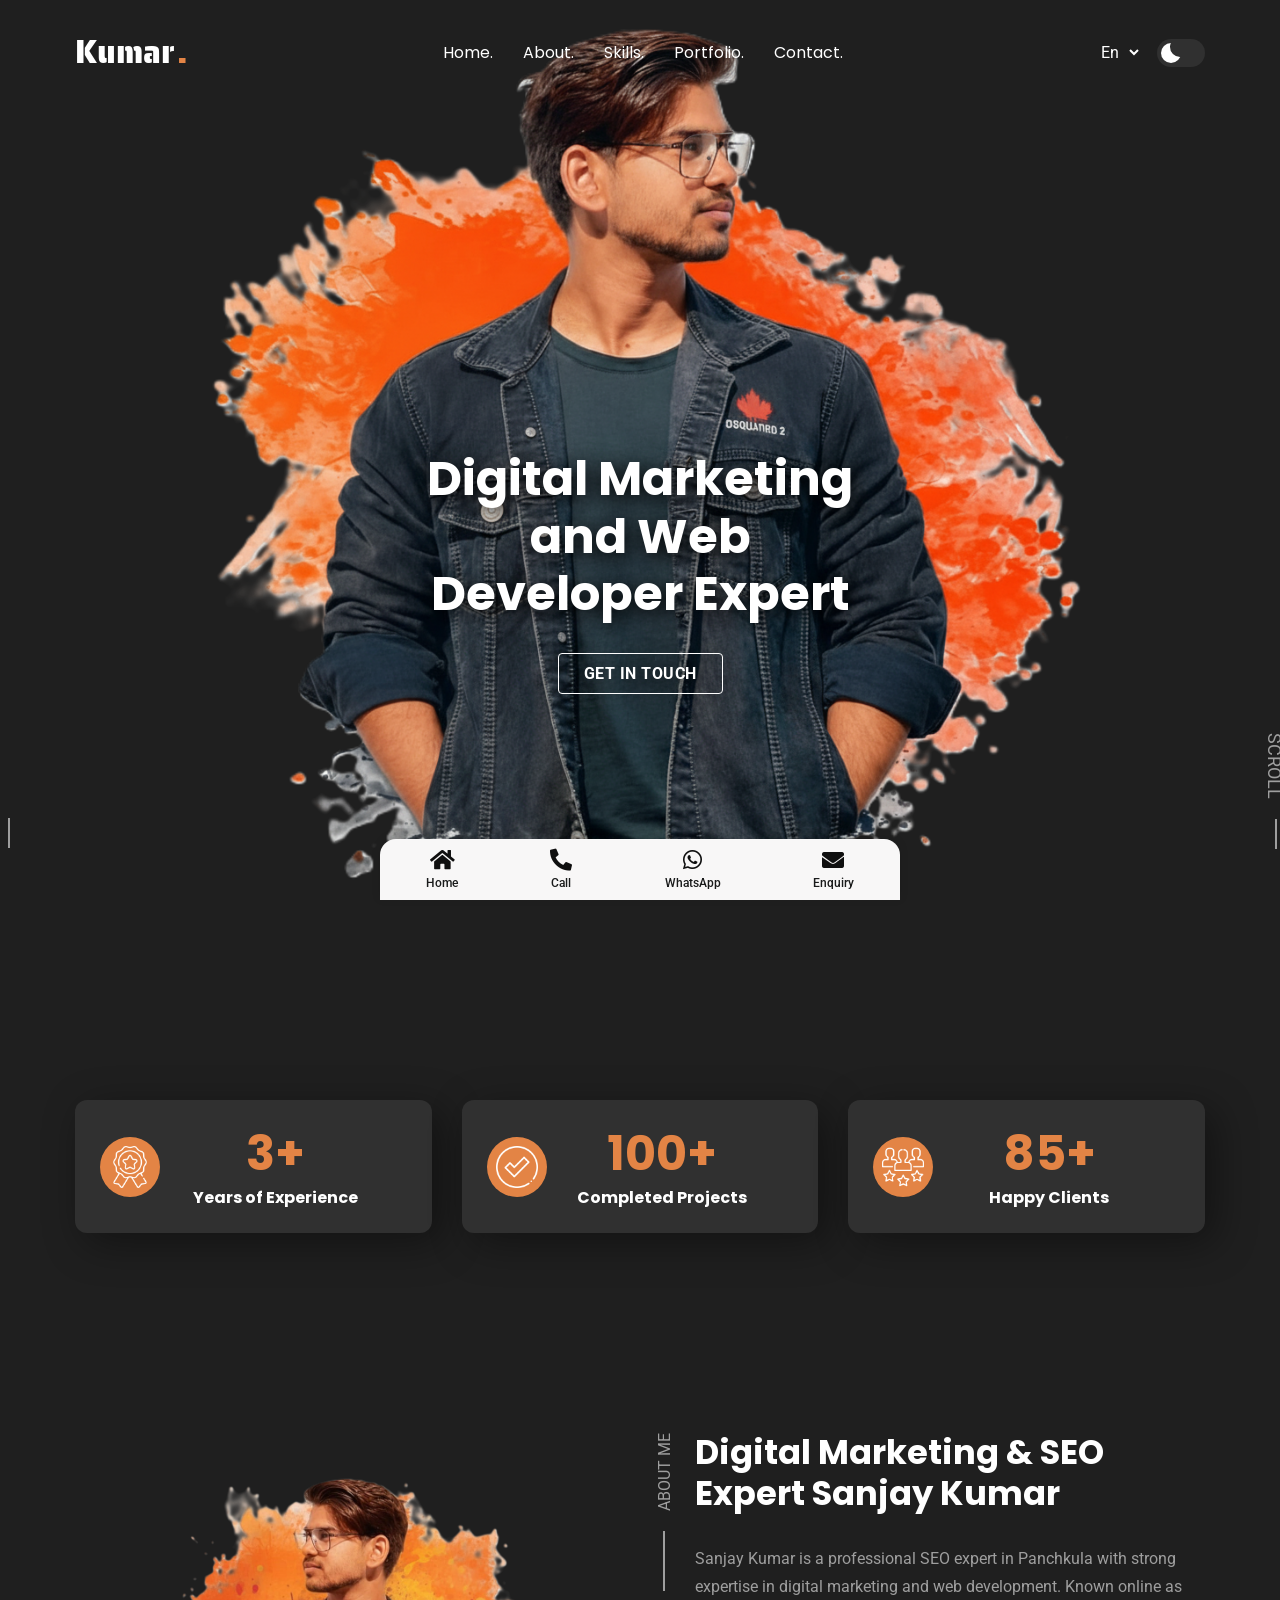
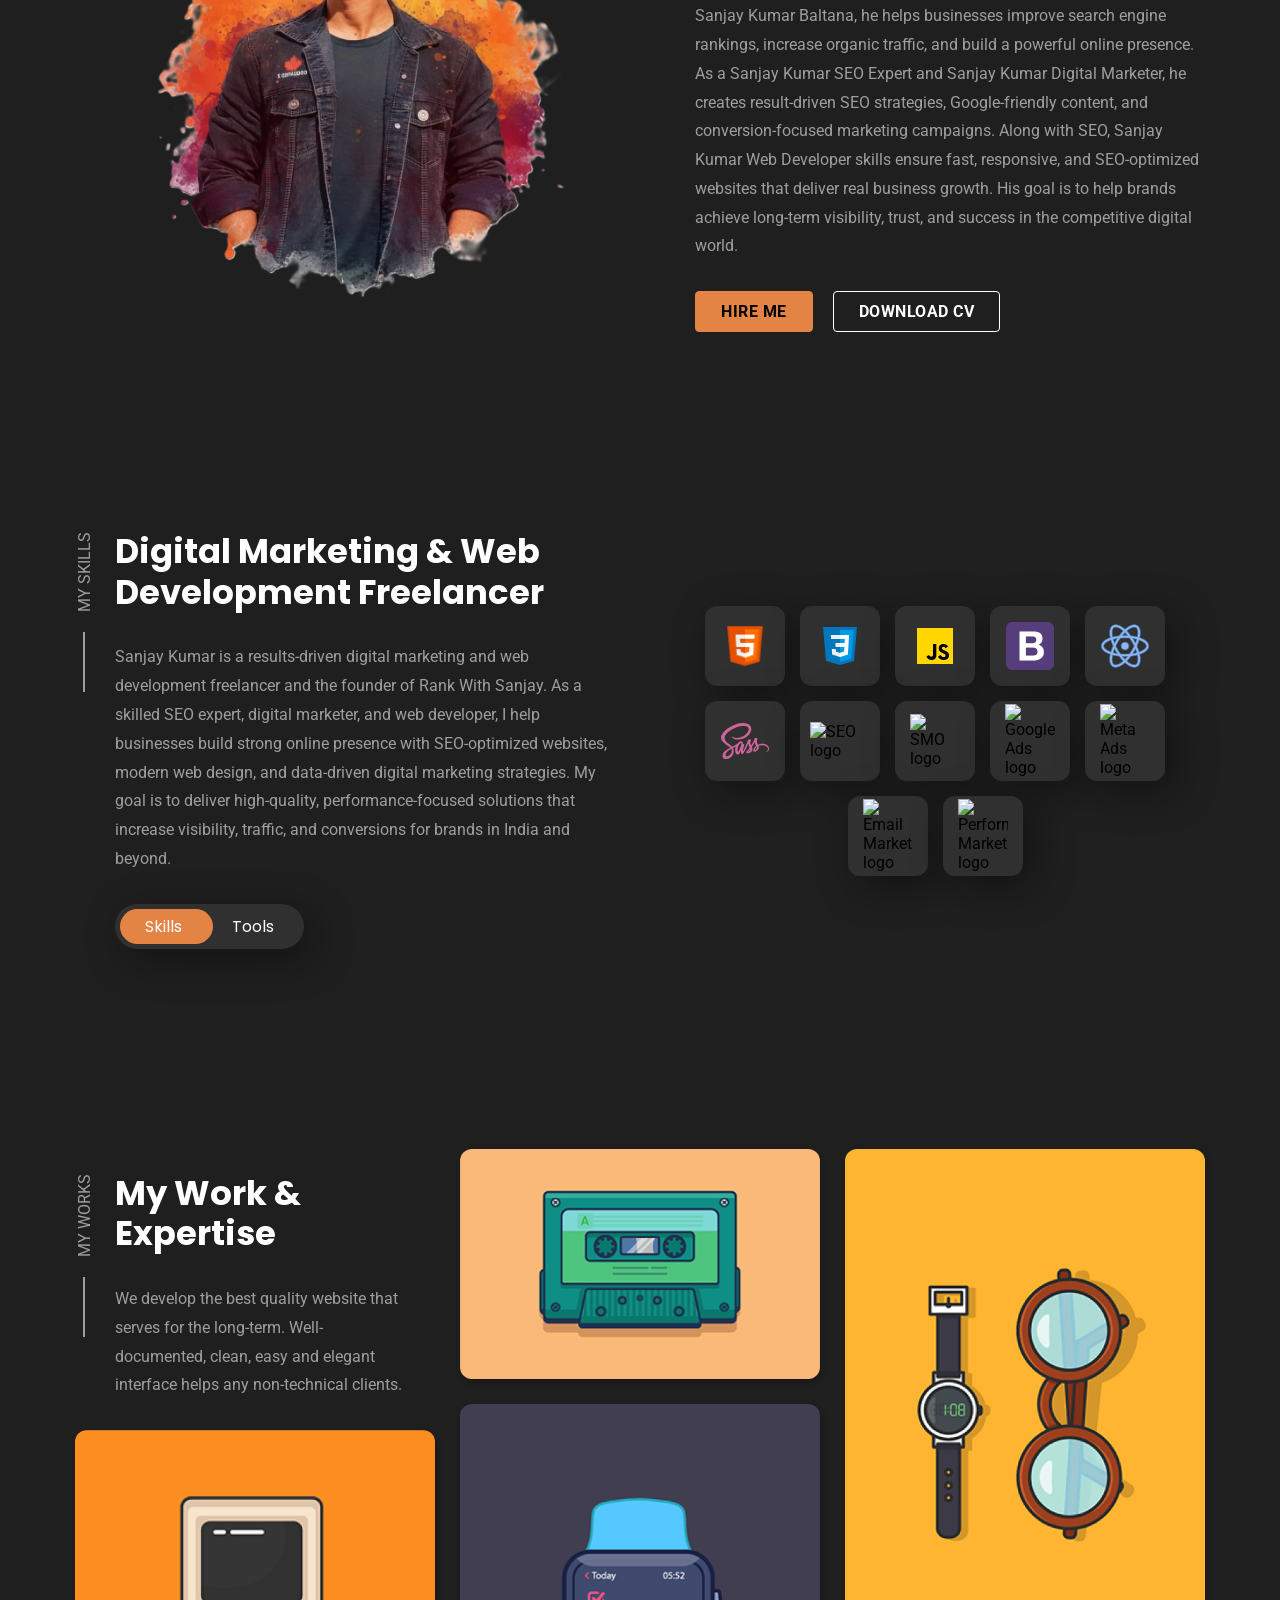
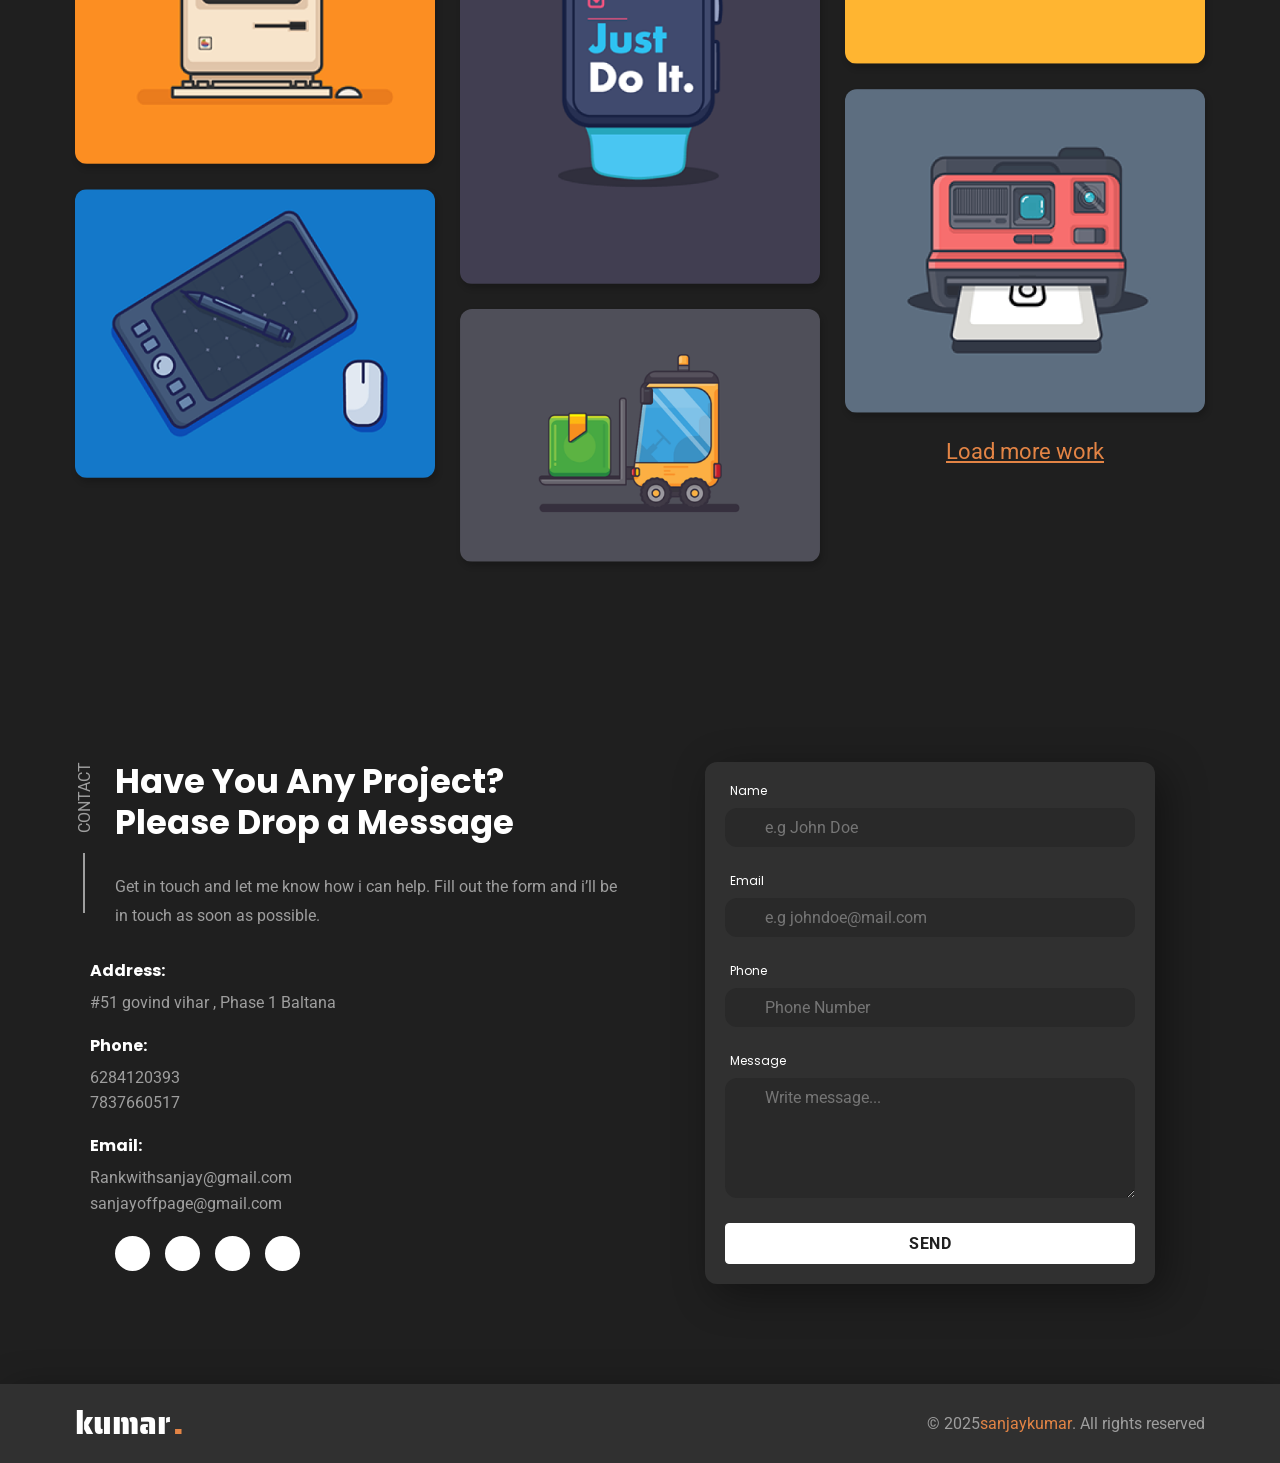
==== commit 1b91ffbb: "new page" ====
--- a/index.html
+++ b/index.html
@@ -1,165 +1,1044 @@
 <!DOCTYPE html>
 <html lang="en">
+
 <head>
-
-<meta charset="UTF-8">
-<meta name="viewport" content="width=device-width, initial-scale=1.0">
-
-<title>Sanjay Kumar SEO Freelancer in Panchkula | Rank With Sanjay</title>
-
-<meta name="description" content="Sanjay Kumar SEO Freelancer in Panchkula helping businesses rank on Google, increase organic traffic and grow online with professional SEO services.">
-
-<meta name="keywords" content="SEO Freelancer Panchkula, Sanjay Kumar SEO Freelancer, SEO Expert Panchkula, Rank With Sanjay">
-
-<link rel="canonical" href="https://rankwithsanjay.info/seo-freelancer-in-panchkula.html">
-
-<link rel="stylesheet" href="./assets/css/style.css">
-
-<style>
-
-.blog-container{
-max-width:1000px;
-margin:auto;
-padding:40px 20px;
+  <meta charset="UTF-8">
+  <meta http-equiv="X-UA-Compatible" content="IE=edge">
+  <meta name="viewport" content="width=device-width, initial-scale=1.0">
+  <meta name="google-site-verification" content="yd_H5-qiQiq8Ku3bb7cVUNU7B-xSTri8ZIuobGJERR0" />
+  <title>Digital Marketing and SEO Freelancer - Sanjay kumar</title>
+  <meta name="description" content="sanjay kumar – Professional SEO and Digital Marketing Expert in Panchkula. Boost your search rankings, increase organic traffic & grow your online business.">
+<meta name="keywords" content="SEO Expert Panchkula, Digital Marketing Expert Panchkula, Sanjay Kumar SEO, Sanjay Kumar Digital Marketer, SEO Services India, Web Development Services, Online Marketing Solutions, Search Engine Optimization, Website Design Panchkula, SEO Consultant India,sanjay kumar baltana , sanjay kumar digital marketing expert , sanjay kumar seo expert , sanjay kumar web developer">
+
+
+<!-- Google tag (gtag.js) -->
+<script async src="https://www.googletagmanager.com/gtag/js?id=G-8FD0F1EZ2Y"></script>
+<script>
+  window.dataLayer = window.dataLayer || [];
+  function gtag(){dataLayer.push(arguments);}
+  gtag('js', new Date());
+
+  gtag('config', 'G-8FD0F1EZ2Y');
+</script>
+
+
+
+
+<script src="https://kit.fontawesome.com/a076d05399.js" crossorigin="anonymous"></script>
+  <link
+  rel="stylesheet"
+  href="https://cdnjs.cloudflare.com/ajax/libs/font-awesome/5.15.4/css/all.min.css"
+/>
+  <!-- 
+    - favicon
+  -->
+  <link rel="shortcut icon" href="hero-image.png" type="image/svg+xml">
+
+  <!-- 
+    - custom css link
+  -->
+  <link rel="stylesheet" href="./assets/css/style.css">
+
+  <!-- 
+    - google font link
+  -->
+  <link rel="preconnect" href="https://fonts.googleapis.com">
+  <link rel="preconnect" href="https://fonts.gstatic.com" crossorigin>
+  <link
+    href="https://fonts.googleapis.com/css2?family=Poppins:wght@700&family=Roboto:wght@400;700&family=Saira+Stencil+One&display=swap"
+    rel="stylesheet">
+
+
+
+<!-- Open Graph Meta Tags -->
+<meta property="og:title" content="Digital Marketing & SEO Freelancer - Sanjay Kumar" />
+<meta property="og:description" content="Sanjay Kumar is a professional SEO and digital marketing expert in Panchkula helping businesses boost rankings, organic traffic, and online growth." />
+<meta property="og:image" content="https://rankwithsanjay.info/hero-image.png" />
+<meta property="og:url" content="https://rankwithsanjay.info/" />
+<meta property="og:type" content="website" />
+<meta property="og:site_name" content="Rank With Sanjay" />
+<meta property="og:image:alt" content="Sanjay Kumar - SEO & Digital Marketing Freelancer" />
+
+
+<!-- Twitter Card Meta Tags -->
+<meta name="twitter:card" content="summary_large_image" />
+<meta name="twitter:title" content="Digital Marketing & SEO Freelancer - Sanjay Kumar" />
+<meta name="twitter:description" content="Professional SEO and digital marketing expert in Panchkula delivering higher rankings, traffic, and business growth." />
+<meta name="twitter:image" content="https://rankwithsanjay.info/hero-image.png" />
+
+
+<script type="application/ld+json">
+{
+  "@context": "https://schema.org",
+  "@type": "Person",
+  "name": "Sanjay Kumar",
+  "alternateName": "Rank With Sanjay",
+  "url": "https://rankwithsanjay.info/",
+  "image": "https://rankwithsanjay.info/hero-image.png",
+  "jobTitle": "SEO & Digital Marketing Freelancer",
+  "description": "Sanjay Kumar is a professional SEO and digital marketing expert in Panchkula helping businesses improve rankings, organic traffic, and online visibility.",
+  "worksFor": {
+    "@type": "Organization",
+    "name": "Rank With Sanjay",
+    "url": "https://rankwithsanjay.info/"
+  },
+  "address": {
+    "@type": "PostalAddress",
+    "addressLocality": "Panchkula",
+    "addressCountry": "IN"
+  },
+  "sameAs": [
+    "https://www.linkedin.com/",
+    "https://www.facebook.com/",
+    "https://www.instagram.com/"
+  ]
 }
 
-.blog-hero{
-background:#0a58ca;
-color:white;
-padding:40px;
-border-radius:10px;
-text-align:center;
-margin-bottom:30px;
+"sameAs": [
+"https://www.linkedin.com/in/rankwithsanjay",
+"https://www.instagram.com/rankwithsanjay",
+"https://www.facebook.com/rankwithsanjay"
+]
+
+"address": {
+  "@type": "PostalAddress",
+  "addressLocality": "Baltana",
+  "addressRegion": "Panchkula",
+  "addressCountry": "India"
 }
-
-.blog-hero h1{
-font-size:30px;
+</script>
+
+
+
+<script type="application/ld+json">
+{
+  "@context": "https://schema.org",
+  "@type": "WebSite",
+  "name": "Rank With Sanjay",
+  "url": "https://rankwithsanjay.info/",
+  "potentialAction": {
+    "@type": "SearchAction",
+    "target": "https://rankwithsanjay.info/?s={search_term_string}",
+    "query-input": "required name=search_term_string"
+  }
 }
-
-.blog-content{
-background:white;
-padding:30px;
-border-radius:10px;
-box-shadow:0 0 10px rgba(0,0,0,0.1);
-line-height:1.8;
-}
-
-.blog-content h2{
-margin-top:25px;
-color:#0a58ca;
-}
-
-.cta-box{
-background:#0a58ca;
-color:white;
-padding:25px;
-text-align:center;
-margin-top:30px;
-border-radius:10px;
-}
-
-.cta-box a{
-background:white;
-color:#0a58ca;
-padding:10px 20px;
-text-decoration:none;
-margin:10px;
-display:inline-block;
-border-radius:5px;
-}
-
-.faq{
-margin-top:30px;
-}
-
-</style>
+</script>
+
+
+
+
+
+
+
+
 
 </head>
 
-<body>
-
-<!-- Header -->
-<header class="header">
-<div class="container">
-
+<body id="top" class="dark_theme">
+
+  <!-- 
+    - #HEADER
+  -->
+
+  <header class="header" data-header>
+    <div class="container">
+
+      <h1 class="h1 logo">
+        <a href="#">Kumar<span>.</span></a>
+      </h1>
+
+      <div class="navbar-actions">
+
+        <select name="language" id="lang">
+          <option value="en">En</option>
+          <option value="ar">Ar</option>
+        </select>
+
+        <button class="theme-btn" aria-label="Change Theme" title="Change Theme" data-theme-btn>
+          <span class="icon"></span>
+        </button>
+
+      </div>
+
+      <button class="nav-toggle-btn" aria-label="Toggle Menu" title="Toggle Menu" data-nav-toggle-btn>
+        <span class="one"></span>
+        <span class="two"></span>
+        <span class="three"></span>
+      </button>
+
+      <nav class="navbar" data-navbar>
+        <ul class="navbar-list">
+
+          <li>
+            <a href="#home" class="navbar-link">Home.</a>
+          </li>
+
+          <li>
+            <a href="#about" class="navbar-link">About.</a>
+          </li>
+
+          <li>
+            <a href="#skills" class="navbar-link">Skills.</a>
+          </li>
+
+          <li>
+            <a href="#portfolio" class="navbar-link">Portfolio.</a>
+          </li>
+
+          <li>
+            <a href="#contact" class="navbar-link">Contact.</a>
+          </li>
+
+        </ul>
+      </nav>
+
+    </div>
+  </header>
+
+
+
+
+
+  <main>
+    <article class="container">
+
+      <!-- 
+        - #HERO
+      -->
+
+      <section class="hero" id="home">
+
+        <figure class="hero-banner">
+
+          <picture>
+            <source srcset="hero-image.png" media="(min-width: 768px)">
+            <source srcset="hero-image.png" media="(min-width: 500px)">
+            <img src="hero-image.png" alt="A man in a blue shirt with a happy expression"
+              class="w-100">
+          </picture>
+
+        </figure>
+
+        <div class="hero-content">
+
+          <h2 class="h2 hero-title">Digital Marketing and Web Developer Expert</h2>
+
+          <a href="#contact" class="btn btn-primary">Get in touch</a>
+
+        </div>
+
+        <ul class="hero-social-list">
+
+          <li>
+            <a href="#" class="hero-social-link">
+              <ion-icon name="logo-facebook"></ion-icon>
+
+              <div class="tooltip">Facebook</div>
+            </a>
+          </li>
+
+          <li>
+            <a href="#" class="hero-social-link">
+              <ion-icon name="logo-twitter"></ion-icon>
+
+              <div class="tooltip">Twitter</div>
+            </a>
+          </li>
+
+          <li>
+            <a href="#" class="hero-social-link">
+              <ion-icon name="logo-linkedin"></ion-icon>
+
+              <div class="tooltip">Linkedin</div>
+            </a>
+          </li>
+
+        </ul>
+
+        <a href="#stats" class="scroll-down">Scroll</a>
+
+      </section>
+
+
+
+
+
+      <!-- 
+        - #STATS
+      -->
+
+      <section class="stats" id="stats">
+        <ul class="stats-list">
+
+          <li>
+            <a href="#" class="stats-card">
+
+              <div class="card-icon">
+                <img src="./assets/images/stats-card_icon-1.png" alt="Badge icon">
+              </div>
+
+              <h2 class="h2 card-title">
+                3+ <strong>Years of Experience</strong>
+              </h2>
+
+              <ion-icon name="chevron-forward-outline"></ion-icon>
+
+            </a>
+          </li>
+
+          <li>
+            <a href="#" class="stats-card">
+
+              <div class="card-icon">
+                <img src="./assets/images/stats-card_icon-2.png" alt="Checkmark icon">
+              </div>
+
+              <h2 class="h2 card-title">
+                100+ <strong>Completed Projects</strong>
+              </h2>
+
+              <ion-icon name="chevron-forward-outline"></ion-icon>
+
+            </a>
+          </li>
+
+          <li>
+            <a href="#" class="stats-card">
+
+              <div class="card-icon">
+                <img src="./assets/images/stats-card_icon-3.png" alt="Peoples rating icon">
+              </div>
+
+              <h2 class="h2 card-title">
+                85+ <strong>Happy Clients</strong>
+              </h2>
+
+              <ion-icon name="chevron-forward-outline"></ion-icon>
+
+            </a>
+          </li>
+
+        </ul>
+      </section>
+
+
+
+
+
+      <!-- 
+        - #ABOUT
+      -->
+
+      <section class="about" id="about">
+
+        <figure class="about-banner">
+          <img src="hero3.png" alt="A man in a alice blue shirt with a thinking expression"
+            class="w-100">
+        </figure>
+
+        <div class="about-content section-content">
+
+          <p class="section-subtitle">About me</p>
+
+          <h2 class="h3 section-title">Digital Marketing & SEO Expert Sanjay Kumar</h2>
+
+          <p class="section-text">
+           Sanjay Kumar is a professional SEO expert in Panchkula with strong expertise in digital marketing and web development. Known online as Sanjay Kumar Baltana, he helps businesses improve search engine rankings, increase organic traffic, and build a powerful online presence. As a Sanjay Kumar SEO Expert and Sanjay Kumar Digital Marketer, he creates result-driven SEO strategies, Google-friendly content, and conversion-focused marketing campaigns. Along with SEO, Sanjay Kumar Web Developer skills ensure fast, responsive, and SEO-optimized websites that deliver real business growth. His goal is to help brands achieve long-term visibility, trust, and success in the competitive digital world.
+          </p>
+
+          <div class="btn-group">
+            <button class="btn btn-secondary">Hire me</button>
+
+            <button class="btn btn-primary">Download cv</button>
+          </div>
+
+        </div>
+
+      </section>
+
+
+
+
+
+      <!-- 
+        - #SKILLS
+      -->
+
+      <section class="skills" id="skills">
+
+        <div class="skills-content section-content">
+
+          <p class="section-subtitle">My skills</p>
+
+          <h2 class="h3 section-title">Digital Marketing & Web Development Freelancer</h2>
+
+          <p class="section-text">
+           Sanjay Kumar is a results-driven digital marketing and web development freelancer and the founder of Rank With Sanjay. As a skilled SEO expert, digital marketer, and web developer, I help businesses build strong online presence with SEO-optimized websites, modern web design, and data-driven digital marketing strategies. My goal is to deliver high-quality, performance-focused solutions that increase visibility, traffic, and conversions for brands in India and beyond.
+          </p>
+
+          <div class="skills-toggle" data-toggle-box>
+            <button class="toggle-btn active" data-toggle-btn>Skills</button>
+
+            <button class="toggle-btn" data-toggle-btn>Tools</button>
+          </div>
+
+        </div>
+
+        <div class="skills-box" data-skills-box>
+
+          <ul class="skills-list">
+
+            <li>
+              <div class="skill-card">
+                <div class="tooltip">HTML5</div>
+
+                <div class="card-icon">
+                  <img src="./assets/images/html5.png" alt="HTML5 logo" width="50px">
+                </div>
+              </div>
+            </li>
+
+            <li>
+              <div class="skill-card">
+                <div class="tooltip">CSS3</div>
+
+                <div class="card-icon">
+                  <img src="./assets/images/css3.png" alt="CSS3 logo">
+                </div>
+              </div>
+            </li>
+
+            <li>
+              <div class="skill-card">
+                <div class="tooltip">JavaScript</div>
+
+                <div class="card-icon">
+                  <img src="./assets/images/javascript.png" alt="JavaScript logo">
+                </div>
+              </div>
+            </li>
+
+ <li>
+              <div class="skill-card">
+                <div class="tooltip">Bootstrap</div>
+
+                <div class="card-icon">
+                  <img src="./assets/images/bootstrap.png" alt="Bootstrap logo">
+                </div>
+              </div>
+            </li>
+
+ <li>
+              <div class="skill-card">
+                <div class="tooltip">React</div>
+
+                <div class="card-icon">
+                  <img src="./assets/images/react.png" alt="React logo">
+                </div>
+              </div>
+            </li>
+
+ <li>
+              <div class="skill-card">
+                <div class="tooltip">SASS</div>
+
+                <div class="card-icon">
+                  <img src="./assets/images/sass.png" alt="SASS logo">
+                </div>
+              </div>
+            </li>
+
+
+            <li>
+              <div class="skill-card">
+                <div class="tooltip">SEO</div>
+
+                <div class="card-icon">
+                  <img src="https://cdn-icons-png.flaticon.com/128/10701/10701004.png" alt="SEO logo" width="60px">
+                </div>
+              </div>
+            </li>
+            <li>
+              <div class="skill-card">
+                <div class="tooltip">SMO</div>
+
+                <div class="card-icon">
+                  <img src="https://cdn-icons-png.flaticon.com/128/18274/18274950.png" alt="SMO logo"   width="50px">
+                </div>
+              </div>
+            </li>
+
+           
+
+            <li>
+              <div class="skill-card">
+                <div class="tooltip">Google Ads</div>
+
+                <div class="card-icon">
+                  <img src="https://cdn-icons-png.flaticon.com/128/2875/2875421.png" alt="Google Ads logo"  width="50px">
+                </div>
+              </div>
+            </li>
+
+           
+            <li>
+              <div class="skill-card">
+                <div class="tooltip">Meta Ads</div>
+
+                <div class="card-icon">
+                  <img src="https://cdn-icons-png.flaticon.com/128/17540/17540826.png" alt="Meta Ads logo"  width="50px">
+                </div>
+              </div>
+            </li>
+
+            <li>
+              <div class="skill-card">
+                <div class="tooltip">Email Marketing  </div>
+
+                <div class="card-icon">
+                  <img src="https://cdn-icons-png.flaticon.com/128/1055/1055669.png" alt="Email Marketing logo" width="50px">
+                </div>
+              </div>
+            </li>
+
+            <li>
+              <div class="skill-card">
+                <div class="tooltip">Performence Marketing</div>
+
+                <div class="card-icon">
+                  <img src="https://cdn-icons-png.flaticon.com/128/939/939354.png" alt="Performence Marketing logo" width="50px">
+                </div>
+              </div>
+            </li>
+
+           
+
+          </ul>
+
+          <ul class="tools-list">
+
+            <li>
+              <div class="skill-card">
+                <div class="tooltip">Google Analytics</div>
+
+                <div class="card-icon">
+                  <img src="https://cdn-icons-png.flaticon.com/128/732/732204.png" alt="Google Analytics logo" width="50px">
+                </div>
+              </div>
+            </li>
+
+            <li>
+              <div class="skill-card">
+                <div class="tooltip">GSC</div>
+
+                <div class="card-icon">
+                  <img src="https://cdn-icons-png.flaticon.com/128/10097/10097711.png" alt="GSC logo" width="50px">
+                </div>
+              </div>
+            </li>
+
+            <li>
+              <div class="skill-card">
+                <div class="tooltip">Canva</div>
+
+                <div class="card-icon">
+                  <img src="https://cdn-icons-png.flaticon.com/128/16758/16758081.png" alt="Canva logo" width="50px">
+                </div>
+              </div>
+            </li>
+
+            <li>
+              <div class="skill-card">
+                <div class="tooltip">Git</div>
+
+                <div class="card-icon">
+                  <img src="./assets/images/git.png" alt="Git logo">
+                </div>
+              </div>
+            </li>
+
+            <li>
+              <div class="skill-card">
+                <div class="tooltip">WordPress</div>
+
+                <div class="card-icon">
+                  <img src="https://cdn-icons-png.flaticon.com/128/174/174881.png" alt="WordPress logo" width="50px">
+                </div>
+              </div>
+            </li>
+
+            <li>
+              <div class="skill-card">
+                <div class="tooltip">Command Line</div>
+
+                <div class="card-icon">
+                  <img src="./assets/images/command.png" alt="Command Line logo">
+                </div>
+              </div>
+            </li>
+
+            <li>
+              <div class="skill-card">
+                <div class="tooltip">VS Code</div>
+
+                <div class="card-icon">
+                  <img src="./assets/images/vs-code.png" alt="VS Code logo">
+                </div>
+              </div>
+            </li>
+
+            <li>
+              <div class="skill-card">
+                <div class="tooltip">Mailchimp</div>
+
+                <div class="card-icon">
+                  <img src="https://cdn-icons-png.flaticon.com/128/5968/5968879.png" alt="Mailchimp logo" width="50px">
+                </div>
+              </div>
+            </li>
+
+            <li>
+              <div class="skill-card">
+                <div class="tooltip">SEMrush</div>
+
+                <div class="card-icon">
+                  <img src="https://cdn-icons-png.flaticon.com/128/12446/12446878.png" alt="semrush logo" width="50px">
+                </div>
+              </div>
+            </li>
+
+            <li>
+              <div class="skill-card">
+                <div class="tooltip">Ubersuggest</div>
+
+                <div class="card-icon">
+                  <img src="https://cdn-icons-png.flaticon.com/128/273/273564.png" alt="Ubersuggest logo" width="50px">
+                </div>
+              </div>
+            </li>
+
+            <li>
+              <div class="skill-card">
+                <div class="tooltip">Photoshop</div>
+
+                <div class="card-icon">
+                  <img src="./assets/images/photoshop.png" alt="Photoshop logo">
+                </div>
+              </div>
+            </li>
+
+            <li>
+              <div class="skill-card">
+                <div class="tooltip">Adobe XD</div>
+
+                <div class="card-icon">
+                  <img src="./assets/images/adobe-xd.png" alt="Adobe XD logo">
+                </div>
+              </div>
+            </li>
+
+          </ul>
+
+        </div>
+
+      </section>
+
+
+
+
+
+      <!-- 
+        - #PROJECTS
+      -->
+
+      <section class="project" id="portfolio">
+
+        <ul class="project-list">
+
+          <li>
+            <div class="project-content section-content">
+
+              <p class="section-subtitle">My Works</p>
+
+              <h2 class="h3 section-title">My Work & Expertise</h2>
+
+              <p class="section-text">
+                We develop the best quality website that serves for the long-term. Well-documented, clean, easy and
+                elegant interface
+                helps any non-technical clients.
+              </p>
+
+            </div>
+          </li>
+
+          <li>
+            <a href="#" class="project-card">
+
+              <figure class="card-banner">
+                <img src="./assets/images/project-1.png" class="w-100" alt="A macintosh on a yellow background.">
+              </figure>
+
+              <div class="card-content">
+                <h3 class="h4 card-title">Lorem Ipsum Dolor 01</h3>
+
+                <time class="publish-date" datetime="2022-04">April 2022</time>
+              </div>
+
+            </a>
+          </li>
+
+          <li>
+            <a href="#" class="project-card">
+
+              <figure class="card-banner">
+                <img src="./assets/images/project-2.png" class="w-100" alt="On a Blue background, a Wacom and a mouse.">
+              </figure>
+
+              <div class="card-content">
+                <h3 class="h4 card-title">Lorem Ipsum Dolor 02</h3>
+
+                <time class="publish-date" datetime="2022-04">April 2022</time>
+              </div>
+
+            </a>
+          </li>
+
+          <li>
+            <a href="#" class="project-card">
+
+              <figure class="card-banner">
+                <img src="./assets/images/project-3.png" class="w-100"
+                  alt="A Cassette tape on a mellow apricot background.">
+              </figure>
+
+              <div class="card-content">
+                <h3 class="h4 card-title">Lorem Ipsum Dolor 03</h3>
+
+                <time class="publish-date" datetime="2022-04">April 2022</time>
+              </div>
+
+            </a>
+          </li>
+
+          <li>
+            <a href="#" class="project-card">
+
+              <figure class="card-banner">
+                <img src="./assets/images/project-4.png" class="w-100"
+                  alt="Blue digital watch on a dark liver background.">
+              </figure>
+
+              <div class="card-content">
+                <h3 class="h4 card-title">Lorem Ipsum Dolor 04</h3>
+
+                <time class="publish-date" datetime="2022-04">April 2022</time>
+              </div>
+
+            </a>
+          </li>
+
+          <li>
+            <a href="#" class="project-card">
+
+              <figure class="card-banner">
+                <img src="./assets/images/project-5.png" class="w-100"
+                  alt="On a dark liver background, Airport luggage car carrying a luggage.">
+              </figure>
+
+              <div class="card-content">
+                <h3 class="h4 card-title">Lorem Ipsum Dolor 05</h3>
+
+                <time class="publish-date" datetime="2022-04">April 2022</time>
+              </div>
+
+            </a>
+          </li>
+
+          <li>
+            <a href="#" class="project-card">
+
+              <figure class="card-banner">
+                <img src="./assets/images/project-6.png" class="w-100"
+                  alt="On a yellow background, a digital watch and a glass.">
+              </figure>
+
+              <div class="card-content">
+                <h3 class="h4 card-title">Lorem Ipsum Dolor 06</h3>
+
+                <time class="publish-date" datetime="2022-04">April 2022</time>
+              </div>
+
+            </a>
+          </li>
+
+          <li>
+            <a href="#" class="project-card">
+
+              <figure class="card-banner">
+                <img src="./assets/images/project-7.png" class="w-100"
+                  alt="A fujifilm instant camera on a dark electric blue background.">
+              </figure>
+
+              <div class="card-content">
+                <h3 class="h4 card-title">Lorem Ipsum Dolor 07</h3>
+
+                <time class="publish-date" datetime="2022-04">April 2022</time>
+              </div>
+
+            </a>
+          </li>
+
+          <li>
+            <button class="load-more">Load more work</button>
+          </li>
+
+        </ul>
+
+      </section>
+
+
+
+
+
+      <!-- 
+        - #CONTACT
+      -->
+
+      <section class="contact" id="contact">
+
+        <div class="contact-content section-content">
+
+          <p class="section-subtitle">Contact</p>
+
+          <h2 class="h3 section-title">Have You Any Project? Please Drop a Message</h2>
+
+          <p class="section-text">
+            Get in touch and let me know how i can help. Fill out the form and i’ll be in touch as soon as possible.
+          </p>
+
+          <ul class="contact-list">
+
+            <li class="contact-list-item">
+
+              <div class="contact-item-icon">
+                <ion-icon name="location-outline"></ion-icon>
+              </div>
+
+              <div class="wrapper">
+                <h3 class="h4 contact-item-title">Address:</h3>
+
+                <address class="contact-info">
+                 #51 govind vihar , Phase 1 Baltana
+                </address>
+              </div>
+
+            </li>
+
+            <li class="contact-list-item">
+
+              <div class="contact-item-icon">
+                <ion-icon name="call-outline"></ion-icon>
+              </div>
+
+              <div class="wrapper">
+                <h3 class="h4 contact-item-title">Phone:</h3>
+
+                <a href="tel:01234567789" class="contact-info">6284120393</a>
+
+                <a href="tel:09765432200" class="contact-info">7837660517</a>
+              </div>
+
+            </li>
+
+            <li class="contact-list-item">
+
+              <div class="contact-item-icon">
+                <ion-icon name="mail-outline"></ion-icon>
+              </div>
+
+              <div class="wrapper">
+                <h3 class="h4 contact-item-title">Email:</h3>
+
+                <a href="Rankwithsanjay@gmail.com" class="contact-info">Rankwithsanjay@gmail.com</a>
+
+                <a href="sanjayoffpage@gmail.com" class="contact-info">sanjayoffpage@gmail.com</a>
+              </div>
+
+            </li>
+
+            <li>
+              <ul class="contac-social-list">
+
+                <li>
+                  <a href="https://www.facebook.com/profile.php?id=61585692099730" class="contact-social-link">
+                    <div class="tooltip">Facebook</div>
+
+                    <ion-icon name="logo-facebook"></ion-icon>
+                  </a>
+                </li>
+
+                <li>
+                  <a href="https://www.instagram.com/sanjaywebxpert/" class="contact-social-link">
+                    <div class="tooltip">Twitter</div>
+
+                    <ion-icon name="logo-twitter"></ion-icon>
+                  </a>
+                </li>
+
+                <li>
+                  <a href="" class="contact-social-link">
+                    <div class="tooltip">Linkedin</div>
+
+                    <ion-icon name="logo-linkedin"></ion-icon>
+                  </a>
+                </li>
+
+                <li>
+                  <a href="#" class="contact-social-link">
+                    <div class="tooltip">Youtube</div>
+
+                    <ion-icon name="logo-youtube"></ion-icon>
+                  </a>
+                </li>
+
+              </ul>
+            </li>
+
+          </ul>
+
+        </div>
+
+     <form 
+  action="https://formspree.io/f/xgvglzle" 
+  method="POST" 
+  class="contact-form"
+  id="contactForm"
+>
+
+  <div class="form-wrapper">
+    <label class="form-label">Name</label>
+    <div class="input-wrapper">
+      <input type="text" name="name" required placeholder="e.g John Doe" class="input-field">
+      <ion-icon name="person-circle"></ion-icon>
+    </div>
+  </div>
+
+  <div class="form-wrapper">
+    <label class="form-label">Email</label>
+    <div class="input-wrapper">
+      <input type="email" name="email" required placeholder="e.g johndoe@mail.com" class="input-field">
+      <ion-icon name="mail"></ion-icon>
+    </div>
+  </div>
+
+  <div class="form-wrapper">
+    <label class="form-label">Phone</label>
+    <div class="input-wrapper">
+      <input type="tel" name="phone" required placeholder="Phone Number" class="input-field">
+      <ion-icon name="call"></ion-icon>
+    </div>
+  </div>
+
+  <div class="form-wrapper">
+    <label class="form-label">Message</label>
+    <div class="input-wrapper">
+      <textarea name="message" required placeholder="Write message..." class="input-field"></textarea>
+      <ion-icon name="chatbubbles"></ion-icon>
+    </div>
+  </div>
+
+  <!-- Anti-spam -->
+  <input type="text" name="_gotcha" style="display:none">
+
+  <button type="submit" class="btn btn-primary">Send</button>
+
+  <p class="form-status" id="formStatus"></p>
+
+</form>
+
+
+      </section>
+
+    </article>
+  </main>
+
+
+
+
+
+  <!-- 
+    - #FOOTER
+  -->
+
+  <footer class="footer">
+    <div class="container">
+
+      <p class="h1 logo">
+        <a href="#">
+          kumar<span>.</span>
+        </a>
+      </p>
+
+      <p class="copyright">
+        &copy; 2025<a href="#">sanjaykumar</a>. All rights reserved
+      </p>
+
+    </div>
+  </footer>
+
+
+
+
+<div class="mobile-bottom-nav">
+  <a href="/" aria-label="Home" class="nav-item">
+    <i class="fas fa-home"></i>
+    <span>Home</span>
+  </a>
+
+  <a href="tel:+917837660517" aria-label="Call us" class="nav-item">
+    <i class="fas fa-phone-alt"></i>
+    <span>Call</span>
+  </a>
+
+  <a href="https://wa.me/917837660517" aria-label="WhatsApp us" class="nav-item">
+    <i class="fab fa-whatsapp"></i>
+    <span>WhatsApp</span>
+  </a>
+
+  <a href="mailto:email@example.com" aria-label="Send enquiry" class="nav-item">
+    <i class="fas fa-envelope"></i>
+    <span>Enquiry</span>
+  </a>
 </div>
-</header>
-
-<!-- Blog Section -->
-
-<div class="blog-container">
-
-<div class="blog-hero">
-<h1>Sanjay Kumar SEO Freelancer in Panchkula</h1>
-<p>Professional SEO Services to Rank Your Business on Google</p>
-</div>
-
-<div class="blog-content">
-
-<p>
-Sanjay Kumar is a professional SEO freelancer in Panchkula and the founder of Rank With Sanjay.
-He helps businesses improve Google rankings, increase organic traffic, and grow online with smart SEO strategies.
-</p>
-
-<h2>SEO Freelancer in Panchkula</h2>
-
-<p>
-If you are looking for a reliable SEO freelancer in Panchkula, Sanjay Kumar provides complete SEO services
-including on-page SEO, off-page SEO, technical SEO, and local SEO.
-</p>
-
-<h2>SEO Services</h2>
-
-<ul>
-<li>Website SEO Optimization</li>
-<li>Local SEO Panchkula</li>
-<li>Google Business Profile Optimization</li>
-<li>Keyword Research</li>
-<li>Technical SEO</li>
-<li>Monthly SEO Reports</li>
-</ul>
-
-<h2>Why Choose Sanjay Kumar</h2>
-
-<ul>
-<li>Affordable SEO</li>
-<li>Professional Strategy</li>
-<li>Google Ranking Improvement</li>
-<li>Local Business Growth</li>
-</ul>
-
-<div class="cta-box">
-
-<h2>Hire SEO Freelancer in Panchkula</h2>
-
-<a href="tel:7837660517">Call Now</a>
-
-<a href="https://wa.me/917837660517">WhatsApp</a>
-
-<a href="https://rankwithsanjay.info/">Visit Website</a>
-
-</div>
-
-<div class="faq">
-
-<h2>FAQ</h2>
-
-<h3>Who is Sanjay Kumar?</h3>
-<p>Sanjay Kumar is a SEO freelancer in Panchkula and founder of Rank With Sanjay.</p>
-
-<h3>What services do you provide?</h3>
-<p>SEO, digital marketing, and website optimization services.</p>
-
-</div>
-
-</div>
-</div>
-
-<!-- Footer -->
-
-<footer style="text-align:center;padding:20px;background:#111;color:white;margin-top:40px;">
-© 2026 Rank With Sanjay
-</footer>
+
+
+
+
+
+
+  <!-- 
+    - #GO TO TOP
+  -->
+
+  <a href="#top" class="go-top" data-go-top title="Go to Top">
+    <ion-icon name="arrow-up"></ion-icon>
+  </a>
+
+
+
+
+
+  <!-- 
+    - custom js link
+  -->
+  <script src="./assets/js/script.js"></script>
+
+  <!-- 
+    - ionicon link
+  -->
+  <script type="module" src="https://unpkg.com/ionicons@5.5.2/dist/ionicons/ionicons.esm.js"></script>
+  <script nomodule src="https://unpkg.com/ionicons@5.5.2/dist/ionicons/ionicons.js"></script>
 
 </body>
+
 </html>
